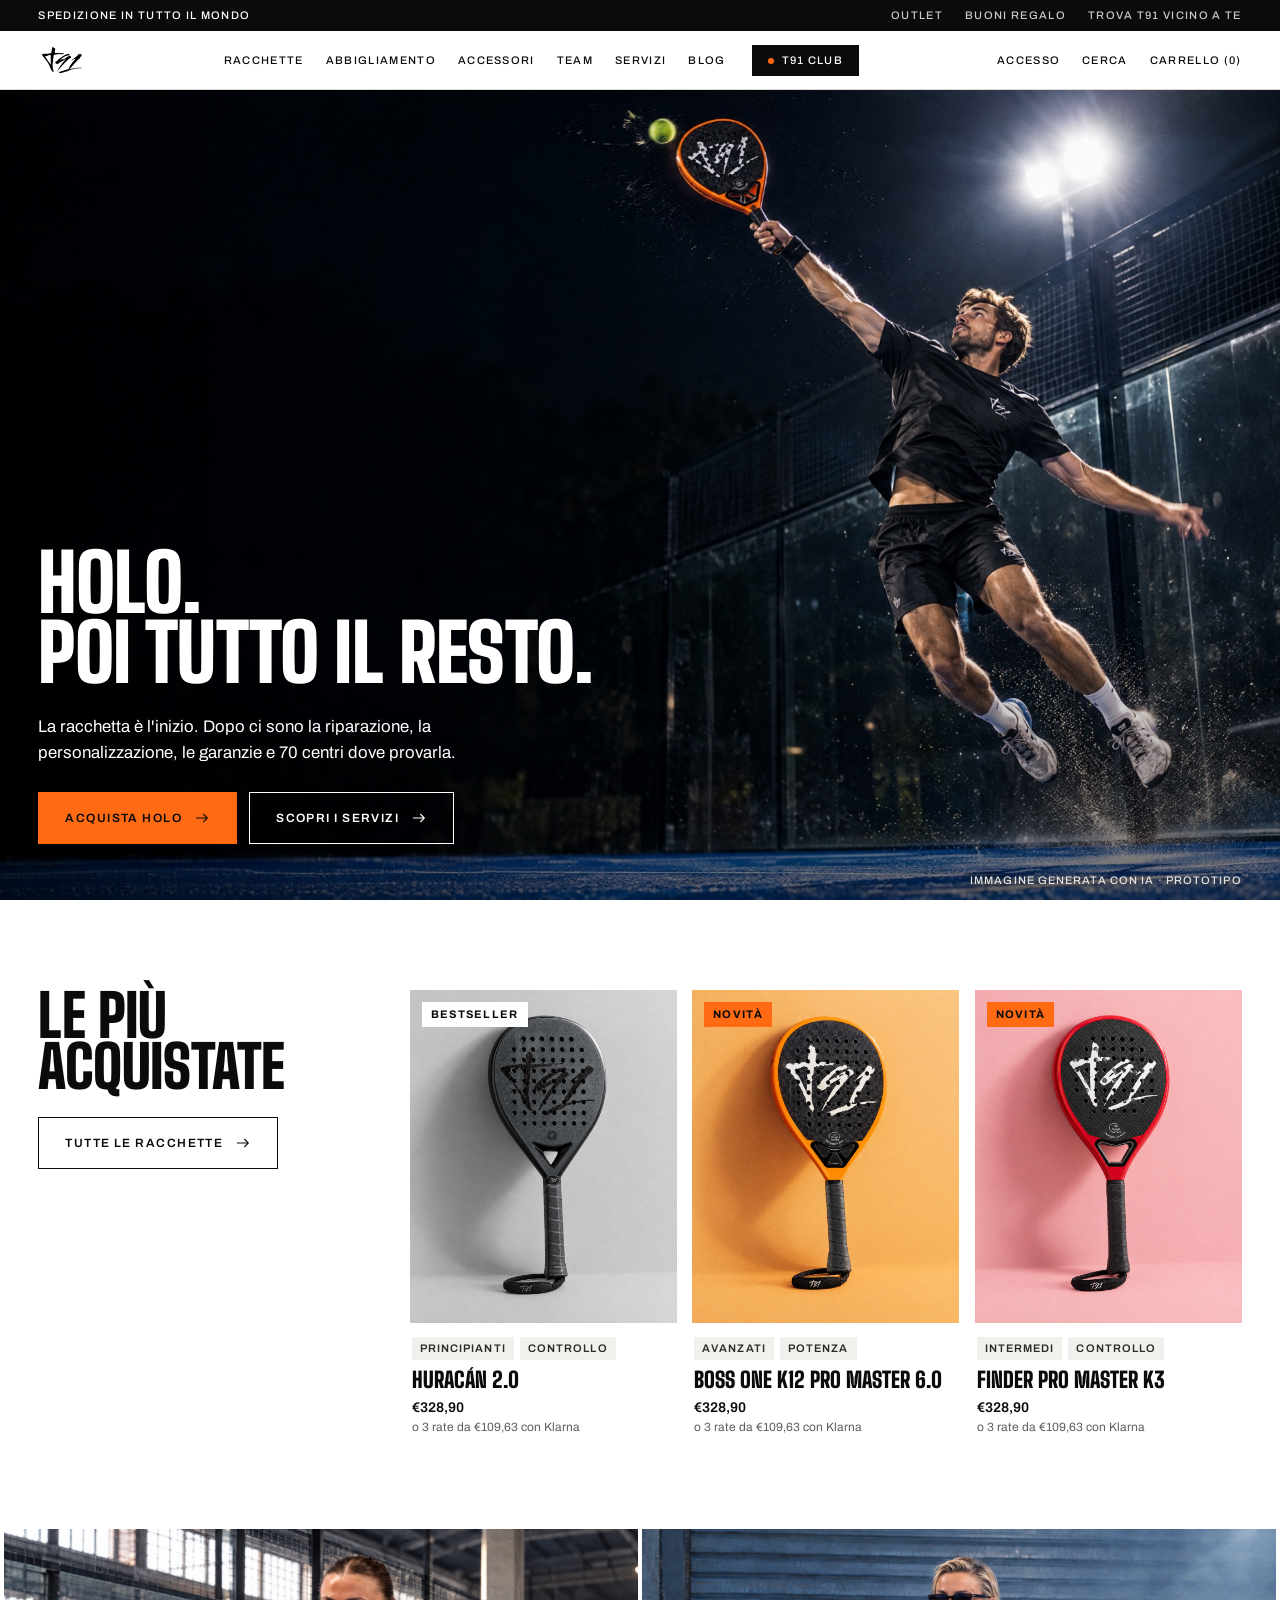
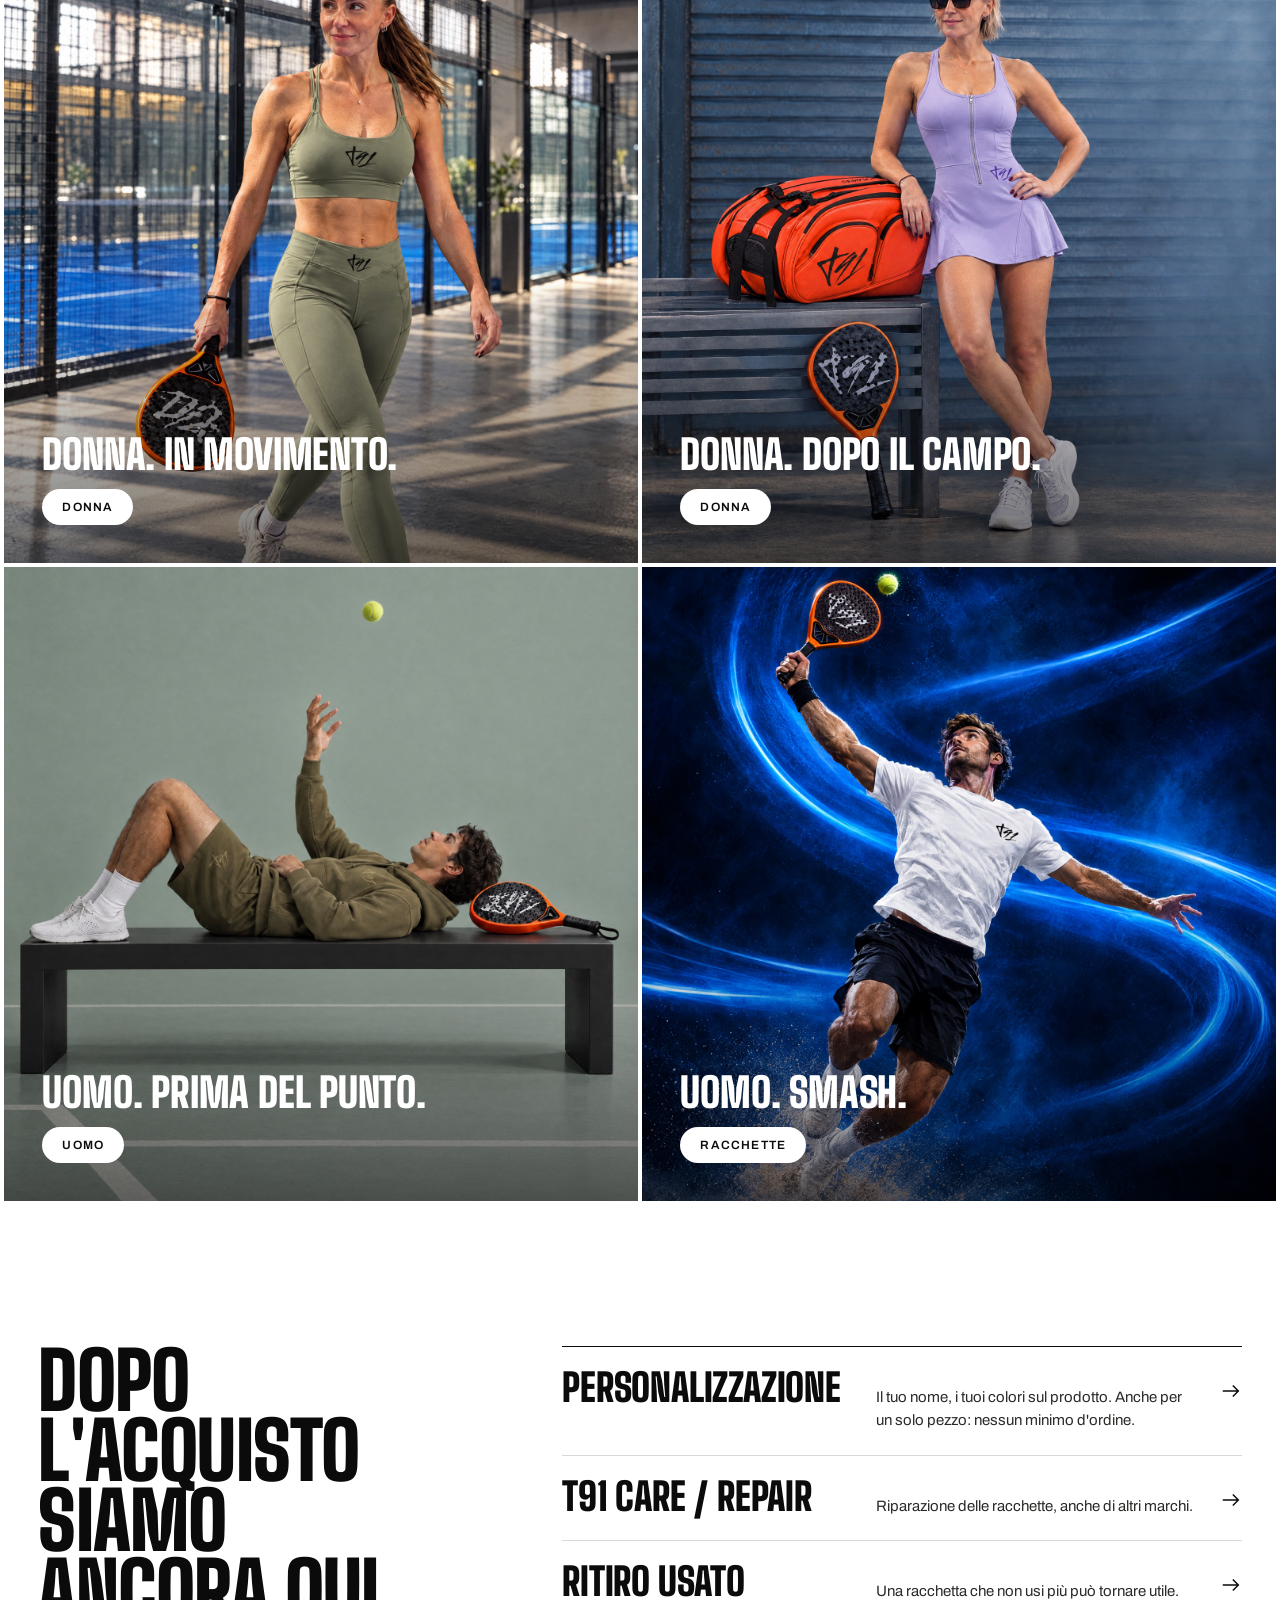
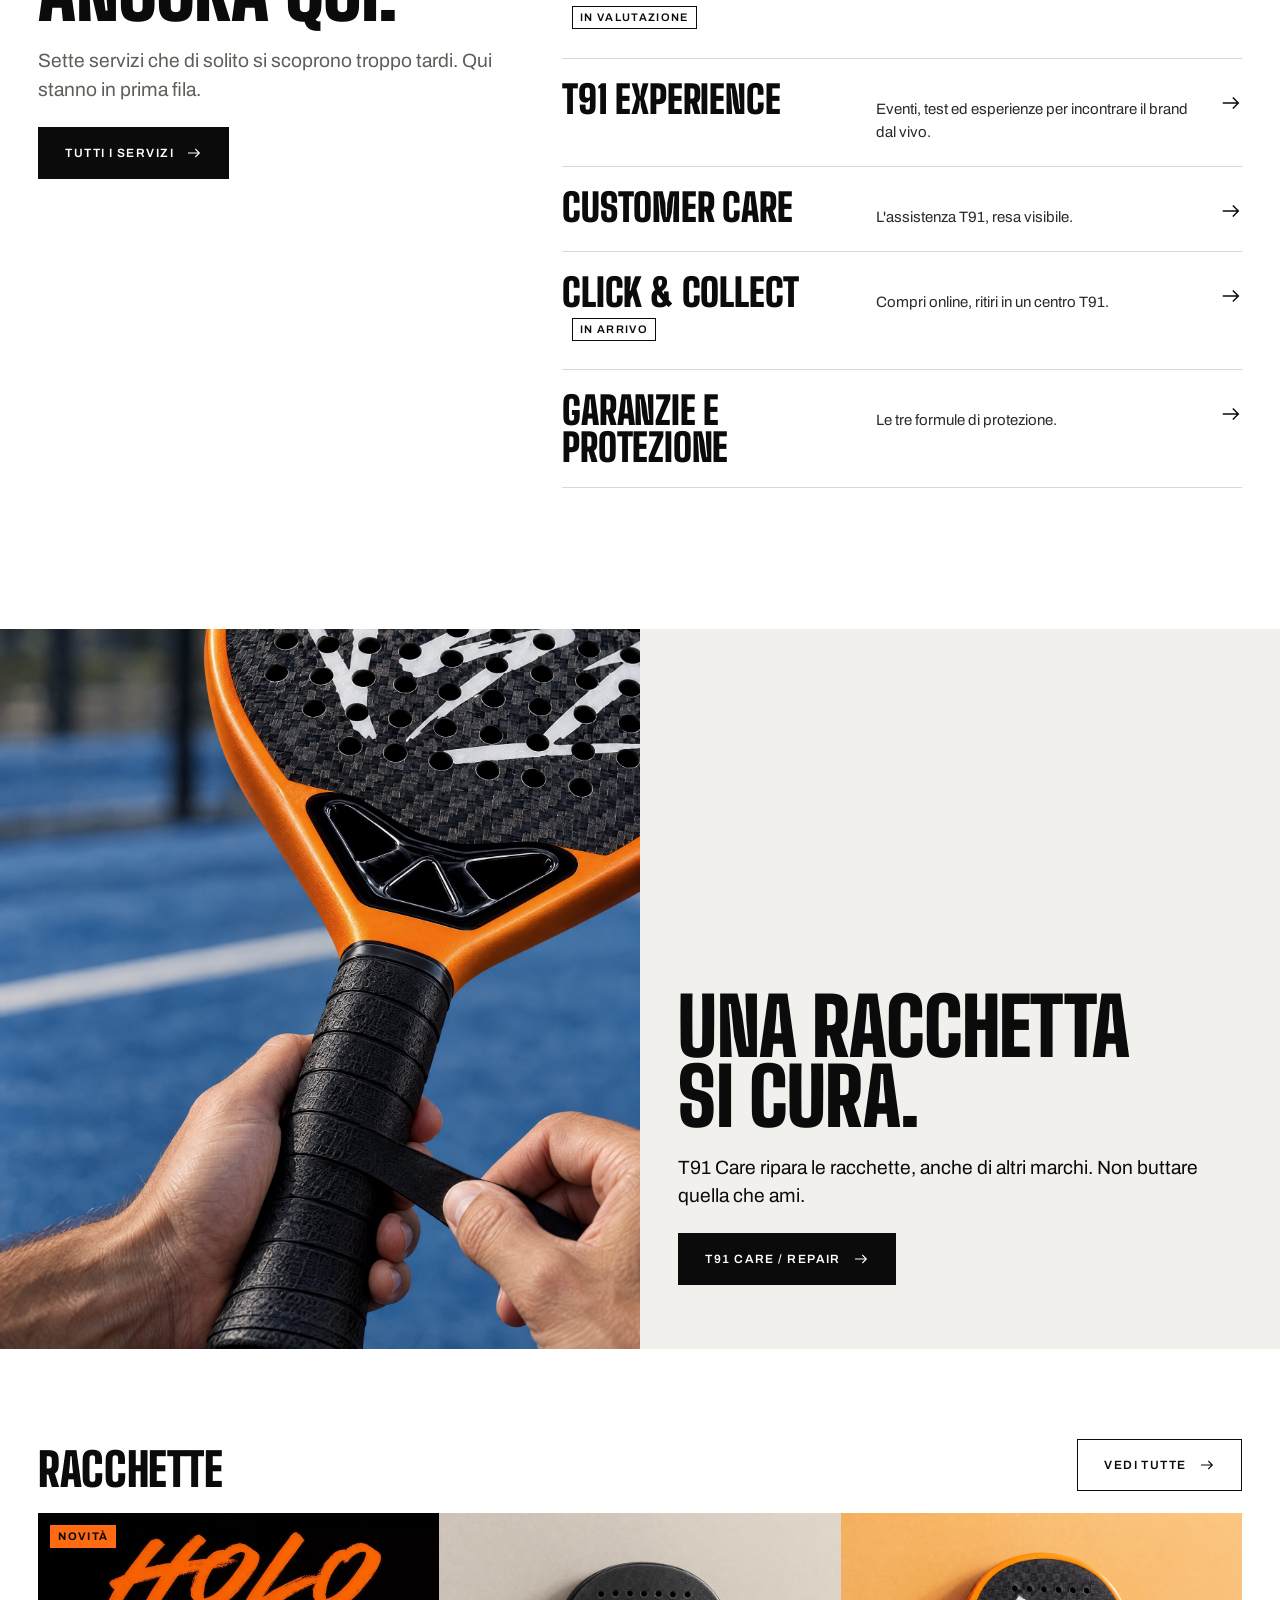
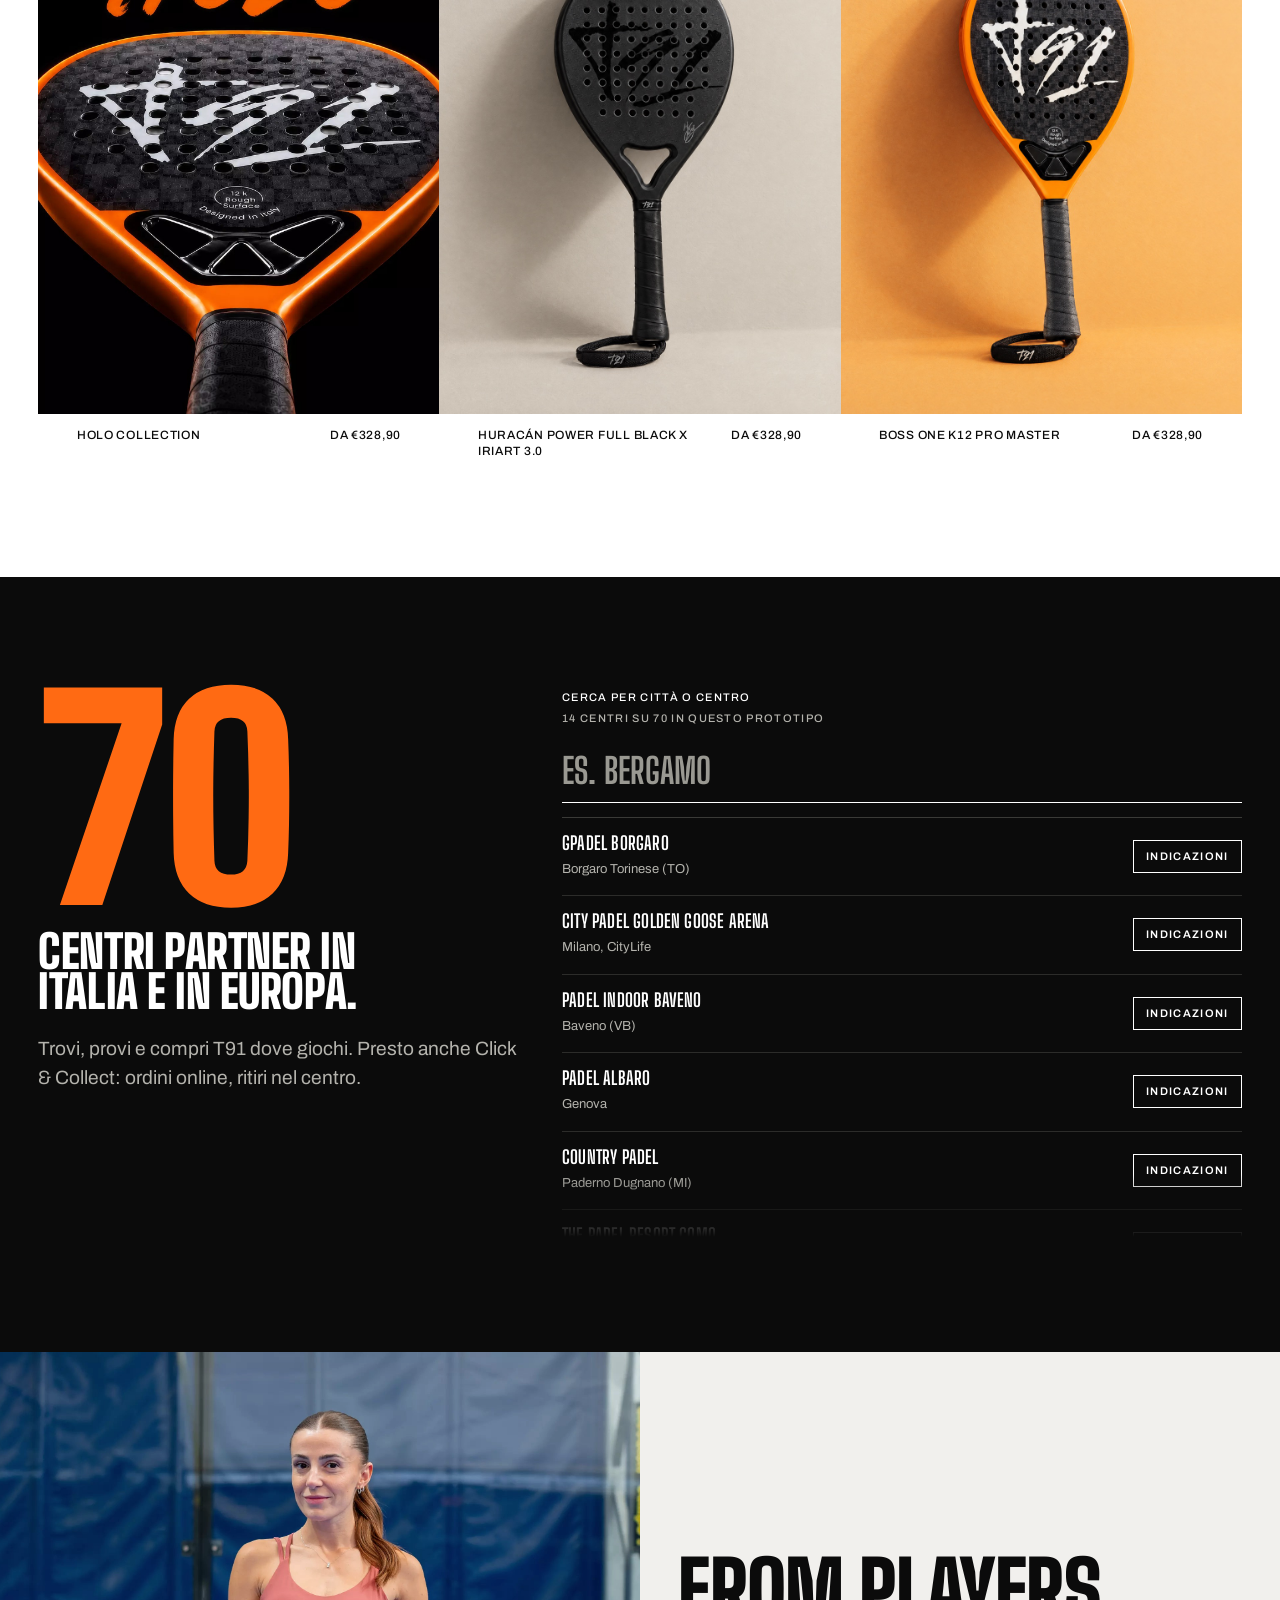
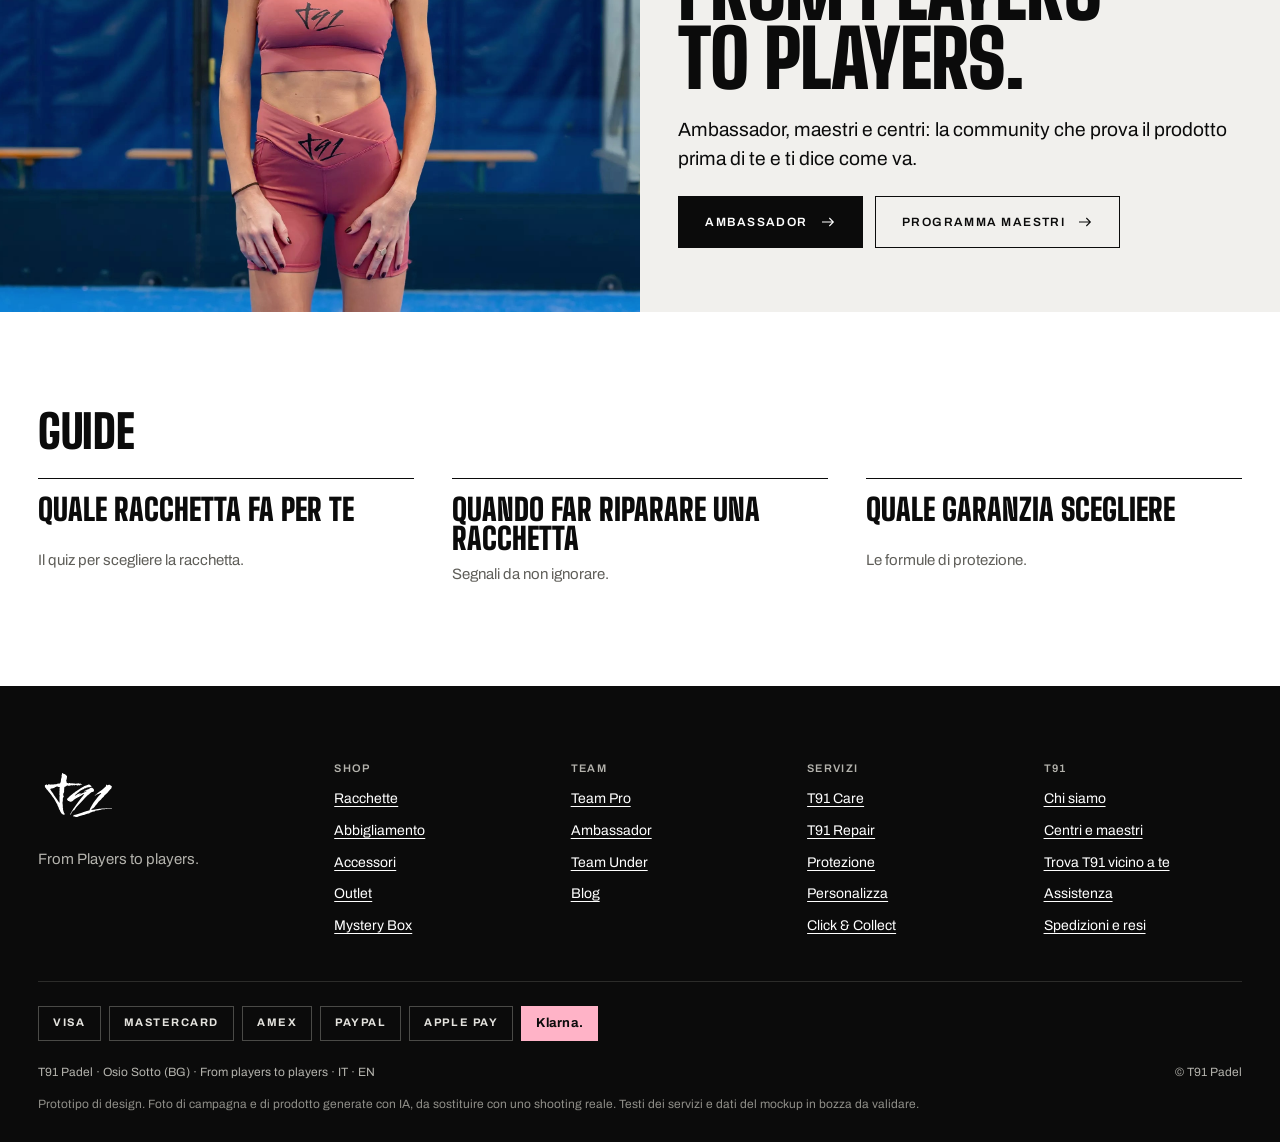
==== index.html @ cbd14bee "Home: blocco Le piu acquistate con tre racchette sotto la testata Co-Authored-By: Claude Sonnet 5.5 " ====
<!doctype html>
<html lang="it">
<head>
<meta charset="utf-8">
<meta name="viewport" content="width=device-width,initial-scale=1">
<title>T91 Padel | Racchette, servizi e centri</title>
<meta name="description" content="Racchette e abbigliamento T91, più riparazione, personalizzazione, garanzie e 70 centri partner in Italia e in Europa.">
<link rel="preconnect" href="https://fonts.googleapis.com">
<link rel="preconnect" href="https://fonts.gstatic.com" crossorigin>
<link href="https://fonts.googleapis.com/css2?family=Archivo:wght@400;500;600;700&family=Big+Shoulders+Display:wght@700;900&display=swap" rel="stylesheet">
<link rel="stylesheet" href="css/t91.css?v=202610210814">
</head>
<body>
<a class="skip" href="#main">Vai ai contenuti</a>
<div class="strip"><span>Spedizione in tutto il mondo</span><span class="su"><a href="#">Outlet</a><a href="#">Buoni regalo</a><a href="index.html#centri">Trova T91 vicino a te</a></span></div>
<header class="top"><div class="wrap">
<a class="logo" href="index.html" aria-label="T91 Padel, home"><img src="assets/ext/Logo_T91_Nero.svg" alt="T91" width="64" height="51"></a>
<nav class="main" aria-label="Principale">
<a href="racchette.html">Racchette</a>
<a href="index.html#shop">Abbigliamento</a>
<a href="#">Accessori</a>
<a href="#">Team</a>
<a href="servizi.html">Servizi</a>
<a href="#">Blog</a>
<a class="club-btn" href="#">T91 Club</a>
</nav>
<details class="mnav"><summary aria-label="Menu"><svg viewBox="0 0 24 24" fill="none" stroke="currentColor" stroke-width="1.8" aria-hidden="true"><path d="M3 7h18M3 12h18M3 17h18"/></svg></summary><div class="mpanel"><a href="racchette.html">Racchette</a><a href="index.html#shop">Abbigliamento</a><a href="#">Accessori</a><a href="#">Team</a><a href="servizi.html">Servizi</a><a href="garanzie.html">Garanzie</a><a href="#">Blog</a><a href="index.html#centri">Trova T91</a><a class="club-btn mclub" href="#">T91 Club</a></div></details>
<div class="hdr-r"><a href="#">Accesso</a><a href="#">Cerca</a><a href="#">Carrello (0)</a></div>
</div></header>
<main id="main">

<section class="hero dark" aria-labelledby="h1">
<img class="bg" src="assets/campaign/hero.jpg" alt="Giocatore in volo in uno smash di padel con la racchetta Holo, di sera sotto i riflettori">
<div class="in">
<h1 id="h1" class="d d-l">Holo.<br>Poi tutto il resto.</h1>
<p class="sub">La racchetta &egrave; l'inizio. Dopo ci sono la riparazione, la personalizzazione, le garanzie e 70 centri dove provarla.</p>
<div class="btns"><a class="btn solid" href="#shop">Acquista Holo <svg viewBox="0 0 24 24" fill="none" stroke="currentColor" stroke-width="1.6" aria-hidden="true"><path d="M3 12h17M14 6l6 6-6 6"/></svg></a><a class="btn line" href="#servizi">Scopri i servizi <svg viewBox="0 0 24 24" fill="none" stroke="currentColor" stroke-width="1.6" aria-hidden="true"><path d="M3 12h17M14 6l6 6-6 6"/></svg></a></div>
</div>
<span class="synth">Immagine generata con IA &middot; prototipo</span>
</section>

<section class="best wrap" aria-labelledby="best-h">
<div class="best-t"><h2 id="best-h" class="d d-l">Le pi&ugrave;<br>acquistate</h2><a class="btn line" href="racchette.html">Tutte le racchette <svg viewBox="0 0 24 24" fill="none" stroke="currentColor" stroke-width="1.6" aria-hidden="true"><path d="M3 12h17M14 6l6 6-6 6"/></svg></a></div>
<ul class="best-l"><li class="pc"><div class="pc-ph"><span class="new w">Bestseller</span><a class="pc-img" href="https://t91padel.com/products/huracan-2-0" target="_blank" rel="noopener" tabindex="-1" aria-hidden="true"><img src="assets/racchette/huracan-2-0.jpg" alt="" loading="lazy"></a></div><div class="pc-top"><p class="pc-tg"><span>Principianti</span><span>Controllo</span></p></div><a class="pc-m" href="https://t91padel.com/products/huracan-2-0" target="_blank" rel="noopener"><h3>Hurac&aacute;n 2.0</h3><p class="pc-p">&euro;328,90<small>o 3 rate da &euro;109,63 con Klarna</small></p></a></li><li class="pc"><div class="pc-ph"><span class="new">Novit&agrave;</span><a class="pc-img" href="prodotto-boss-one-k12.html" tabindex="-1" aria-hidden="true"><img src="assets/racchette/boss-one-k12-pro-master.jpg" alt="" loading="lazy"></a></div><div class="pc-top"><p class="pc-tg"><span>Avanzati</span><span>Potenza</span></p></div><a class="pc-m" href="prodotto-boss-one-k12.html"><h3>Boss One K12 Pro Master 6.0</h3><p class="pc-p">&euro;328,90<small>o 3 rate da &euro;109,63 con Klarna</small></p></a></li><li class="pc"><div class="pc-ph"><span class="new">Novit&agrave;</span><a class="pc-img" href="https://t91padel.com/products/finder-pro-master-k3" target="_blank" rel="noopener" tabindex="-1" aria-hidden="true"><img src="assets/racchette/finder-pro-master-k3.jpg" alt="" loading="lazy"></a></div><div class="pc-top"><p class="pc-tg"><span>Intermedi</span><span>Controllo</span></p></div><a class="pc-m" href="https://t91padel.com/products/finder-pro-master-k3" target="_blank" rel="noopener"><h3>Finder Pro Master K3</h3><p class="pc-p">&euro;328,90<small>o 3 rate da &euro;109,63 con Klarna</small></p></a></li></ul>
</section>

<section class="lb" aria-label="Campagna">
<a href="#shop" class="lb-i"><img src="assets/campaign/v2-g1.jpg" alt="Giocatrice in top e leggings verde salvia T91 cammina tra i campi da padel, racchetta Holo in mano" loading="lazy"><span class="lb-c"><b>Donna. In movimento.</b><i class="pill">Donna</i></span></a>
<a href="#shop" class="lb-i"><img src="assets/campaign/v2-g2.jpg" alt="Giocatrice con abito lilla T91 appoggiata a una panca, borsone arancione T91 e racchetta Holo accanto" loading="lazy"><span class="lb-c"><b>Donna. Dopo il campo.</b><i class="pill">Donna</i></span></a>
<a href="#shop" class="lb-i"><img src="assets/campaign/v2-g3.jpg" alt="Giocatore con felpa e pantaloncini oliva T91 disteso su una panca nera lancia una pallina" loading="lazy"><span class="lb-c"><b>Uomo. Prima del punto.</b><i class="pill">Uomo</i></span></a>
<a href="#shop" class="lb-i"><img src="assets/campaign/lookbook-g4.jpg" alt="Giocatore in t-shirt T91 in uno smash su sfondo di luce blu, racchetta Holo" loading="lazy"><span class="lb-c"><b>Uomo. Smash.</b><i class="pill">Racchette</i></span></a>
</section>

<div class="wrap">
<section class="svc" id="servizi" aria-labelledby="sv-h">
<div class="head">
<h2 id="sv-h" class="d d-l">Dopo l'acquisto siamo ancora qui.</h2>
<p class="lede mut">Sette servizi che di solito si scoprono troppo tardi. Qui stanno in prima fila.</p>
<div><a class="btn ink" href="servizi.html">Tutti i servizi <svg viewBox="0 0 24 24" fill="none" stroke="currentColor" stroke-width="1.6" aria-hidden="true"><path d="M3 12h17M14 6l6 6-6 6"/></svg></a></div>
</div>
<div class="rows">
<a class="row" href="servizi.html#personalizzazione"><h3>Personalizzazione</h3><p>Il tuo nome, i tuoi colori sul prodotto. Anche per un solo pezzo: nessun minimo d'ordine.</p><svg class="go" viewBox="0 0 24 24" fill="none" stroke="currentColor" stroke-width="1.6" aria-hidden="true"><path d="M3 12h17M14 6l6 6-6 6"/></svg></a>
<a class="row" href="servizi.html#care"><h3>T91 Care / Repair</h3><p>Riparazione delle racchette, anche di altri marchi.</p><svg class="go" viewBox="0 0 24 24" fill="none" stroke="currentColor" stroke-width="1.6" aria-hidden="true"><path d="M3 12h17M14 6l6 6-6 6"/></svg></a>
<a class="row" href="servizi.html#usato"><h3>Ritiro usato<span class="tag">In valutazione</span></h3><p>Una racchetta che non usi più può tornare utile.</p><svg class="go" viewBox="0 0 24 24" fill="none" stroke="currentColor" stroke-width="1.6" aria-hidden="true"><path d="M3 12h17M14 6l6 6-6 6"/></svg></a>
<a class="row" href="servizi.html#experience"><h3>T91 Experience</h3><p>Eventi, test ed esperienze per incontrare il brand dal vivo.</p><svg class="go" viewBox="0 0 24 24" fill="none" stroke="currentColor" stroke-width="1.6" aria-hidden="true"><path d="M3 12h17M14 6l6 6-6 6"/></svg></a>
<a class="row" href="servizi.html#customer-care"><h3>Customer care</h3><p>L'assistenza T91, resa visibile.</p><svg class="go" viewBox="0 0 24 24" fill="none" stroke="currentColor" stroke-width="1.6" aria-hidden="true"><path d="M3 12h17M14 6l6 6-6 6"/></svg></a>
<a class="row" href="servizi.html#click-collect"><h3>Click &amp; Collect<span class="tag">In arrivo</span></h3><p>Compri online, ritiri in un centro T91.</p><svg class="go" viewBox="0 0 24 24" fill="none" stroke="currentColor" stroke-width="1.6" aria-hidden="true"><path d="M3 12h17M14 6l6 6-6 6"/></svg></a>
<a class="row" href="garanzie.html"><h3>Garanzie e protezione</h3><p>Le tre formule di protezione.</p><svg class="go" viewBox="0 0 24 24" fill="none" stroke="currentColor" stroke-width="1.6" aria-hidden="true"><path d="M3 12h17M14 6l6 6-6 6"/></svg></a>
</div>
</section>
</div>

<section class="feat" aria-labelledby="ft-h">
<div class="feat-img"><img src="assets/campaign/dettaglio.jpg" alt="Mani che avvolgono l'impugnatura di una racchetta T91" loading="lazy"></div>
<div class="feat-txt"><h2 id="ft-h" class="d d-l">Una racchetta si cura.</h2><p class="lede">T91 Care ripara le racchette, anche di altri marchi. Non buttare quella che ami.</p><div class="btns"><a class="btn ink" href="servizi.html#care">T91 Care / Repair <svg viewBox="0 0 24 24" fill="none" stroke="currentColor" stroke-width="1.6" aria-hidden="true"><path d="M3 12h17M14 6l6 6-6 6"/></svg></a></div></div>
</section>

<section class="shop wrap" id="shop" aria-labelledby="sh-h">
<div class="shop-h"><h2 id="sh-h" class="d d-m">Racchette</h2><a class="btn line" href="racchette.html">Vedi tutte <svg viewBox="0 0 24 24" fill="none" stroke="currentColor" stroke-width="1.6" aria-hidden="true"><path d="M3 12h17M14 6l6 6-6 6"/></svg></a></div>
<div class="prods">
<a class="prod" href="#"><span class="new">Novit&agrave;</span><div class="ph"><img src="assets/ext/Racchetta_HOLO_arancione_in_carbonio_pc.webp" alt="Racchetta HOLO" loading="lazy"></div><div class="meta"><span>Holo Collection</span><span>Da &euro;328,90</span></div></a>
<a class="prod" href="racchette.html"><div class="ph"><img src="assets/racchette/huracan-power-full-black-iriart.jpg" alt="Hurac&aacute;n Power Full Black x Emiliano Iriart 3.0" loading="lazy"></div><div class="meta"><span>Hurac&aacute;n Power Full Black x Iriart 3.0</span><span>Da &euro;328,90</span></div></a>
<a class="prod" href="prodotto-boss-one-k12.html"><div class="ph"><img src="assets/racchette/boss-one-k12-pro-master.jpg" alt="Boss One K12 Pro Master 6.0" loading="lazy"></div><div class="meta"><span>Boss One K12 Pro Master</span><span>Da &euro;328,90</span></div></a>
</div>
</section>

<section class="dark" id="centri" aria-labelledby="c-h">
<div class="wrap"><div class="centres">
<div style="display:grid;gap:22px;align-content:start">
<div class="big" aria-hidden="true">70</div>
<h2 id="c-h" class="d d-m">Centri partner in Italia e in Europa.</h2>
<p class="lede mut">Trovi, provi e compri T91 dove giochi. Presto anche Click &amp; Collect: ordini online, ritiri nel centro.</p>
</div>
<div class="find">
<label for="q">Cerca per citt&agrave; o centro</label>
<p class="cap mut" style="margin:-6px 0 0">14 centri su 70 in questo prototipo</p>
<input id="q" type="search" placeholder="Es. Bergamo" autocomplete="off">
<ul class="clist" id="clist" tabindex="0" aria-label="Elenco dei centri partner (14 di 70)">
<li data-s="gpadel borgaro borgaro torinese (to)"><div><b>Gpadel Borgaro</b><br><span>Borgaro Torinese (TO)</span></div><a href="#" aria-label="Indicazioni per Gpadel Borgaro">Indicazioni</a></li>
<li data-s="city padel golden goose arena milano, citylife"><div><b>City Padel Golden Goose Arena</b><br><span>Milano, CityLife</span></div><a href="#" aria-label="Indicazioni per City Padel Golden Goose Arena">Indicazioni</a></li>
<li data-s="padel indoor baveno baveno (vb)"><div><b>Padel Indoor Baveno</b><br><span>Baveno (VB)</span></div><a href="#" aria-label="Indicazioni per Padel Indoor Baveno">Indicazioni</a></li>
<li data-s="padel albaro genova"><div><b>Padel Albaro</b><br><span>Genova</span></div><a href="#" aria-label="Indicazioni per Padel Albaro">Indicazioni</a></li>
<li data-s="country padel paderno dugnano (mi)"><div><b>Country Padel</b><br><span>Paderno Dugnano (MI)</span></div><a href="#" aria-label="Indicazioni per Country Padel">Indicazioni</a></li>
<li data-s="the padel resort como como"><div><b>The Padel Resort Como</b><br><span>Como</span></div><a href="#" aria-label="Indicazioni per The Padel Resort Como">Indicazioni</a></li>
<li data-s="yep padel albano sant'alessandro (bg)"><div><b>Yep Padel</b><br><span>Albano Sant'Alessandro (BG)</span></div><a href="#" aria-label="Indicazioni per Yep Padel">Indicazioni</a></li>
<li data-s="contra padel roma"><div><b>Contra Padel</b><br><span>Roma</span></div><a href="#" aria-label="Indicazioni per Contra Padel">Indicazioni</a></li>
<li data-s="colognola racquet club bergamo"><div><b>Colognola Racquet Club</b><br><span>Bergamo</span></div><a href="#" aria-label="Indicazioni per Colognola Racquet Club">Indicazioni</a></li>
<li data-s="padel prime osio sotto (bg)"><div><b>Padel Prime</b><br><span>Osio Sotto (BG)</span></div><a href="#" aria-label="Indicazioni per Padel Prime">Indicazioni</a></li>
<li data-s="tarta padel noto (sr), sicilia"><div><b>Tarta Padel</b><br><span>Noto (SR), Sicilia</span></div><a href="#" aria-label="Indicazioni per Tarta Padel">Indicazioni</a></li>
<li data-s="padel poreč poreč, croazia"><div><b>Padel Poreč</b><br><span>Poreč, Croazia</span></div><a href="#" aria-label="Indicazioni per Padel Poreč">Indicazioni</a></li>
<li data-s="the padel lab biasca, svizzera"><div><b>The Padel Lab</b><br><span>Biasca, Svizzera</span></div><a href="#" aria-label="Indicazioni per The Padel Lab">Indicazioni</a></li>
<li data-s="padel seasons monaco di baviera, germania"><div><b>Padel Seasons</b><br><span>Monaco di Baviera, Germania</span></div><a href="#" aria-label="Indicazioni per Padel Seasons">Indicazioni</a></li>
</ul>
<p class="empty" id="none" hidden>Nessun centro trovato. Scrivici: ne stiamo aggiungendo.</p>
</div>
</div></div>
</section>

<section class="split">
<div class="img"><img src="assets/ext/Abbigliamento_Donna_Computer.webp" alt="Abbigliamento donna T91 SS26" loading="lazy"></div>
<div class="txt">
<h2 class="d d-l">From Players to players.</h2>
<p class="lede">Ambassador, maestri e centri: la community che prova il prodotto prima di te e ti dice come va.</p>
<div class="btns"><a class="btn ink" href="#">Ambassador <svg viewBox="0 0 24 24" fill="none" stroke="currentColor" stroke-width="1.6" aria-hidden="true"><path d="M3 12h17M14 6l6 6-6 6"/></svg></a><a class="btn line" href="#">Programma maestri <svg viewBox="0 0 24 24" fill="none" stroke="currentColor" stroke-width="1.6" aria-hidden="true"><path d="M3 12h17M14 6l6 6-6 6"/></svg></a></div>
</div>
</section>

<section class="guides wrap" aria-labelledby="g-h">
<h2 id="g-h" class="d d-m">Guide</h2>
<div class="glist">
<a href="#"><h3>Quale racchetta fa per te</h3><span class="mut">Il quiz per scegliere la racchetta.</span></a>
<a href="#"><h3>Quando far riparare una racchetta</h3><span class="mut">Segnali da non ignorare.</span></a>
<a href="#"><h3>Quale garanzia scegliere</h3><span class="mut">Le formule di protezione.</span></a>
</div>
</section>
</main>
<footer>
<div class="cols">
<div class="fb"><a class="logo" href="index.html" aria-label="T91 Padel, home"><img class="inv" src="assets/ext/Logo_T91_Nero.svg" alt="T91" width="96" height="76"></a><p>From Players to players.</p></div>
<div><h3>Shop</h3><ul><li><a href="racchette.html">Racchette</a></li><li><a href="index.html#shop">Abbigliamento</a></li><li><a href="#">Accessori</a></li><li><a href="#">Outlet</a></li><li><a href="#">Mystery Box</a></li></ul></div>
<div><h3>Team</h3><ul><li><a href="#">Team Pro</a></li><li><a href="#">Ambassador</a></li><li><a href="#">Team Under</a></li><li><a href="#">Blog</a></li></ul></div>
<div><h3>Servizi</h3><ul><li><a href="servizi.html#care">T91 Care</a></li><li><a href="servizi.html#care">T91 Repair</a></li><li><a href="garanzie.html">Protezione</a></li><li><a href="servizi.html#personalizzazione">Personalizza</a></li><li><a href="servizi.html#click-collect">Click &amp; Collect</a></li></ul></div>
<div><h3>T91</h3><ul><li><a href="#">Chi siamo</a></li><li><a href="index.html#centri">Centri e maestri</a></li><li><a href="index.html#centri">Trova T91 vicino a te</a></li><li><a href="#">Assistenza</a></li><li><a href="#">Spedizioni e resi</a></li></ul></div>
</div>
<ul class="pay" aria-label="Metodi di pagamento"><li>VISA</li><li>MASTERCARD</li><li>AMEX</li><li>PAYPAL</li><li>APPLE PAY</li><li>Klarna.</li></ul>
<div class="base"><span>T91 Padel &middot; Osio Sotto (BG) &middot; From players to players &middot; IT &middot; EN</span><span>&copy; T91 Padel</span></div>
<p class="proto">Prototipo di design. Foto di campagna e di prodotto generate con IA, da sostituire con uno shooting reale. Testi dei servizi e dati del mockup in bozza da validare.</p>
</footer>
<script src="js/t91.js?v=202610210814"></script>
</body>
</html>
---- css/t91.css ----
:root{
  --ink:#0b0b0b;
  --ink-2:#2a2a28;
  --paper:#ffffff;
  --stone:#f1f0ed;
  --line:#d9d8d3;
  --muted:#5f5e59;
  --orange:#ff6a13;
  --orange-ink:#b83e00;
  --display:"Big Shoulders Display","Arial Narrow",sans-serif;
  --body:"Archivo",system-ui,sans-serif;
  --gutter:clamp(16px,3vw,40px);
  --ease:cubic-bezier(.16,1,.3,1);
}
*{box-sizing:border-box;margin:0;padding:0}
html{scroll-behavior:smooth;scrollbar-color:var(--ink) var(--stone)}
body{font:400 15px/1.55 var(--body);color:var(--ink);background:var(--paper);-webkit-font-smoothing:antialiased}
::selection{background:var(--orange);color:var(--ink)}
::-webkit-scrollbar{width:10px}::-webkit-scrollbar-track{background:var(--stone)}::-webkit-scrollbar-thumb{background:var(--ink)}
img{display:block;max-width:100%}
a{color:inherit;text-underline-offset:.22em;text-decoration-thickness:1px}
:focus-visible{outline:2px solid var(--orange);outline-offset:3px}
.dark :focus-visible{outline-color:var(--orange)}
.skip{position:absolute;left:-999px;top:0;background:var(--ink);color:#fff;padding:10px 14px;z-index:99}
.skip:focus{left:0}
.wrap{padding-inline:var(--gutter);max-width:1680px;margin-inline:auto}

/* header */
.strip{background:var(--ink);color:#fff;font:500 11px/1 var(--body);letter-spacing:.12em;text-transform:uppercase;display:flex;justify-content:space-between;gap:16px;padding:10px var(--gutter)}
.strip span:last-child{color:#c9c8c2}
header.top{position:sticky;top:0;z-index:20;background:var(--paper);border-bottom:1px solid var(--line)}
header.top .wrap{display:flex;align-items:center;justify-content:space-between;height:58px;gap:24px}
.logo{font:italic 900 34px/1 var(--display);letter-spacing:-.01em;text-decoration:none}
.logo b{color:var(--orange);font-weight:900}
nav.main{display:flex;gap:26px;font:500 11px/1 var(--body);letter-spacing:.12em;text-transform:uppercase}
nav.main a{text-decoration:none;padding:8px 0;position:relative}
nav.main a::after{content:"";position:absolute;left:0;right:0;bottom:2px;height:1px;background:var(--ink);transform:scaleX(0);transform-origin:left;transition:transform .5s var(--ease)}
nav.main a:hover::after,nav.main a[aria-current="page"]::after{transform:scaleX(1)}
.hdr-r{display:flex;gap:22px;font:500 11px/1 var(--body);letter-spacing:.12em;text-transform:uppercase}
.hdr-r a{text-decoration:none}
@media(max-width:900px){nav.main{display:none}.hdr-r a:not(:last-child){display:none}}

/* type */
.d{font-family:var(--display);font-weight:900;text-transform:uppercase;letter-spacing:-.01em;line-height:.88;text-wrap:balance}
.d-xl{font-size:clamp(3.4rem,10.5vw,6rem)}
.d-l{font-size:clamp(2.6rem,6.2vw,5rem)}
.d-m{font-size:clamp(1.8rem,3.6vw,3rem)}
.cap{font:500 11px/1.3 var(--body);letter-spacing:.12em;text-transform:uppercase}
.lede{font-size:clamp(1rem,1.5vw,1.2rem);line-height:1.5;max-width:52ch}
.mut{color:var(--muted)}

/* buttons */
.btn{display:inline-flex;align-items:center;gap:12px;font:600 12px/1 var(--body);letter-spacing:.12em;text-transform:uppercase;text-decoration:none;padding:17px 26px;border:1px solid currentColor;background:transparent;color:inherit;cursor:pointer;transition:background .3s,color .3s,border-color .3s}
.btn svg{width:16px;height:16px;transition:transform .5s var(--ease)}
.btn:hover svg{transform:translateX(5px)}
.btn.solid{background:var(--orange);border-color:var(--orange);color:var(--ink)}
.btn.solid:hover{background:#fff;border-color:#fff}
.btn.ink{background:var(--ink);border-color:var(--ink);color:#fff}
.btn.ink:hover{background:var(--orange);border-color:var(--orange);color:var(--ink)}
.btn.line:hover{background:var(--ink);color:#fff}
.dark .btn.line:hover{background:#fff;color:var(--ink)}
.btns{display:flex;flex-wrap:wrap;gap:12px}

/* dark field */
.dark{background:var(--ink);color:#fff}
.dark .mut{color:#b4b3ad}

/* hero */
.hero{position:relative;min-height:min(86vh,820px);overflow:hidden;display:grid;align-items:end}
.hero picture,.hero img.bg{position:absolute;inset:0;width:100%;height:100%;object-fit:cover;object-position:60% 40%}
.hero::after{content:"";position:absolute;inset:0;background:linear-gradient(180deg,rgba(0,0,0,0) 35%,rgba(0,0,0,.78) 100%);pointer-events:none}
.hero .in{position:relative;z-index:2;padding:0 var(--gutter) clamp(28px,5vw,56px);max-width:1680px;margin-inline:auto;width:100%;display:grid;gap:26px}
.hero h1{max-width:12ch}
.hero .sub{max-width:44ch;font-size:1.05rem}
.hero img.bg{animation:rev 1.6s var(--ease) both}
@keyframes rev{from{clip-path:inset(0 0 0 100%);transform:scale(1.06)}to{clip-path:inset(0);transform:scale(1)}}
@media(prefers-reduced-motion:reduce){.hero img.bg{animation:none}html{scroll-behavior:auto}}

/* services rows */
.svc{display:grid;grid-template-columns:minmax(0,5fr) minmax(0,7fr);gap:var(--gutter);padding-block:clamp(56px,9vw,120px)}
.svc .head{position:sticky;top:90px;align-self:start;display:grid;gap:22px}
.rows{border-top:1px solid var(--ink)}
.row{display:grid;grid-template-columns:minmax(0,1fr) minmax(0,1.1fr) auto;gap:20px;align-items:baseline;padding:22px 0;border-bottom:1px solid var(--line);text-decoration:none;position:relative}
.row::before{content:"";position:absolute;left:0;bottom:-1px;height:2px;width:100%;background:var(--orange);transform:scaleX(0);transform-origin:left;transition:transform .6s var(--ease)}
.row:hover::before,.row:focus-visible::before{transform:scaleX(1)}
.row h3{font:900 clamp(1.7rem,3vw,2.6rem)/.95 var(--display);text-transform:uppercase;letter-spacing:-.005em}
.row p{font-size:14px;color:var(--muted);max-width:40ch}
.row .go{width:22px;height:22px;transition:transform .5s var(--ease)}
.row:hover .go{transform:translateX(6px)}
.tag{display:inline-block;font:600 11px/1 var(--body);letter-spacing:.12em;text-transform:uppercase;padding:5px 7px;border:1px solid currentColor;vertical-align:middle;margin-left:10px;position:relative;top:-3px}
@media(max-width:900px){.svc{grid-template-columns:minmax(0,1fr)}.svc .head{position:static}.row{grid-template-columns:1fr auto}.row p{grid-column:1/2;grid-row:2}}

/* product strip */
.shop{padding-block:clamp(40px,7vw,96px)}
.shop-h{display:flex;justify-content:space-between;align-items:end;gap:20px;margin-bottom:22px}
.prods{display:grid;grid-template-columns:repeat(3,1fr);gap:4px}
.prod{display:block;text-decoration:none;position:relative;background:var(--paper)}
.prod .ph{aspect-ratio:4/5;overflow:hidden;background:#111}
.prod img{width:100%;height:100%;object-fit:cover;transition:transform 1.2s var(--ease)}
.prod:hover img{transform:scale(1.035)}
.prod .meta{display:flex;justify-content:space-between;align-items:baseline;gap:16px;padding:14px 2px 22px;font:500 12px/1.3 var(--body);letter-spacing:.06em;text-transform:uppercase;background:var(--paper)}
.prod .new{position:absolute;top:12px;left:12px;background:var(--orange);color:var(--ink);font:700 11px/1 var(--body);letter-spacing:.12em;padding:6px 8px;text-transform:uppercase}
@media(max-width:700px){.prods{grid-template-columns:1fr}}

/* centres */
.centres{padding-block:clamp(56px,9vw,120px);display:grid;grid-template-columns:minmax(0,5fr) minmax(0,7fr);gap:var(--gutter)}
.centres .big{font:900 clamp(7rem,22vw,17rem)/.8 var(--display);color:var(--orange);letter-spacing:-.03em}
.find{display:grid;gap:14px}
.find label{font:500 11px/1 var(--body);letter-spacing:.12em;text-transform:uppercase}
.find input{width:100%;background:transparent;border:0;border-bottom:1px solid #fff;color:#fff;font:700 clamp(1.4rem,3vw,2.2rem)/1.2 var(--display);text-transform:uppercase;padding:10px 0;border-radius:0}
.find input::placeholder{color:#9a9992}
.find input:focus{outline:0;border-bottom-color:var(--orange)}
.clist{list-style:none;border-top:1px solid #3a3a37;max-height:420px;overflow:auto}
.clist li{display:grid;grid-template-columns:1fr auto;gap:12px;padding:15px 0;border-bottom:1px solid #2c2c2a}
.clist b{font:700 1.15rem/1.1 var(--display);text-transform:uppercase;letter-spacing:.01em}
.clist span{font-size:13px;color:#b4b3ad}
.clist a{font:600 11px/1 var(--body);letter-spacing:.12em;text-transform:uppercase;align-self:center;padding:10px 12px;border:1px solid #fff;text-decoration:none}
.clist a:hover{background:var(--orange);border-color:var(--orange);color:var(--ink)}
.empty{padding:20px 0;color:#b4b3ad}
@media(max-width:900px){.centres{grid-template-columns:minmax(0,1fr)}}

/* community split */
.split{display:grid;grid-template-columns:1fr 1fr;min-height:560px}
.split .img{position:relative;overflow:hidden;background:#111}
.split .img img{position:absolute;inset:0;width:100%;height:100%;object-fit:cover}
.split .txt{display:grid;align-content:end;gap:22px;padding:var(--gutter);padding-block:clamp(32px,5vw,64px);background:var(--stone)}
@media(max-width:800px){.split{grid-template-columns:minmax(0,1fr)}.split .img{min-height:380px}}

/* guides */
.guides{padding-block:clamp(56px,8vw,100px)}
.glist{display:grid;grid-template-columns:repeat(3,1fr);gap:var(--gutter);margin-top:26px}
.glist a{text-decoration:none;border-top:1px solid var(--ink);padding-top:16px;display:grid;gap:10px}
.glist h3{font:900 1.9rem/.95 var(--display);text-transform:uppercase}
.glist a:hover h3{color:var(--orange-ink)}
@media(max-width:800px){.glist{grid-template-columns:minmax(0,1fr)}}

/* footer */
footer{background:var(--ink);color:#fff;padding:clamp(40px,6vw,80px) var(--gutter) 28px}
footer .cols{display:grid;grid-template-columns:2fr 1fr 1fr 1fr;gap:var(--gutter);max-width:1680px;margin:0 auto}
footer .logo{font-size:64px}
footer ul{list-style:none;display:grid;gap:10px;font-size:14px}
footer h4{font:600 11px/1 var(--body);letter-spacing:.12em;text-transform:uppercase;color:#b4b3ad;margin-bottom:14px}
footer .base{max-width:1680px;margin:48px auto 0;padding-top:18px;border-top:1px solid #2c2c2a;font-size:12px;color:#b4b3ad;display:flex;justify-content:space-between;gap:16px;flex-wrap:wrap}
@media(max-width:800px){footer .cols{grid-template-columns:1fr 1fr}}

/* services page */
.page-h{padding-block:clamp(48px,8vw,110px) clamp(32px,5vw,64px);display:grid;gap:24px}
.sv{display:grid;grid-template-columns:minmax(0,6fr) minmax(0,6fr);min-height:min(60vh,520px)}
.sv .a{padding:var(--gutter);padding-block:clamp(36px,6vw,80px);display:grid;align-content:space-between;gap:36px}
.sv .b{padding:var(--gutter);padding-block:clamp(36px,6vw,80px);display:grid;align-content:start;gap:0;border-left:1px solid var(--line)}
.sv.dark .b{border-left-color:#2c2c2a}
.sv .n{font:900 clamp(5rem,14vw,11rem)/.8 var(--display);color:var(--orange);letter-spacing:-.03em}
.steps{list-style:none;counter-reset:s}
.steps li{counter-increment:s;display:grid;grid-template-columns:44px 1fr;gap:12px;padding:18px 0;border-bottom:1px solid var(--line)}
.sv.dark .steps li{border-bottom-color:#2c2c2a}
.steps li::before{content:counter(s);font:900 1.6rem/1 var(--display);color:var(--orange)}
.steps strong{display:block;font:700 1.2rem/1.1 var(--display);text-transform:uppercase;letter-spacing:.01em;margin-bottom:4px}
.note{font-size:12px;padding:12px 14px;border:1px dashed currentColor;margin-top:24px;max-width:60ch}
@media(max-width:900px){.sv{grid-template-columns:minmax(0,1fr)}.sv .b{border-left:0;border-top:1px solid var(--line)}}

/* warranty */
.plans{width:100%;border-collapse:collapse;margin-top:16px}
.plans th,.plans td{text-align:left;vertical-align:top;padding:24px 20px 24px 0;border-bottom:1px solid var(--line)}
.plans thead th{font:600 11px/1 var(--body);letter-spacing:.12em;text-transform:uppercase;color:var(--muted);padding-bottom:12px;border-bottom:1px solid var(--ink)}
.plans .pn{font:900 clamp(1.6rem,2.6vw,2.4rem)/.95 var(--display);text-transform:uppercase}
.plans .pr{font:900 clamp(2.4rem,4.5vw,4rem)/.85 var(--display);font-variant-numeric:tabular-nums;white-space:nowrap}
.plans .pr small{font-size:.45em;margin-left:2px}
.todo{display:inline-block;font:600 11px/1 var(--body);letter-spacing:.12em;text-transform:uppercase;background:var(--ink);color:#fff;padding:6px 8px}
@media(max-width:800px){
  .plans thead{display:none}
  .plans tr{display:grid;gap:10px;padding:22px 0;border-bottom:1px solid var(--line)}
  .plans th,.plans td{border:0;padding:0}
}
.faq{border-top:1px solid var(--ink);margin-top:20px}
.faq details{border-bottom:1px solid var(--line)}
.faq summary{list-style:none;cursor:pointer;display:flex;justify-content:space-between;gap:16px;padding:20px 0;font:900 1.5rem/1 var(--display);text-transform:uppercase}
.faq summary::-webkit-details-marker{display:none}
.faq summary::after{content:"+";font-size:1.6rem;line-height:.8;transition:transform .4s var(--ease)}
.faq details[open] summary::after{transform:rotate(45deg)}
.faq p{padding:0 0 22px;max-width:62ch;color:var(--muted)}
.scn{display:grid;grid-template-columns:repeat(3,1fr);gap:var(--gutter);margin-top:20px}
.scn div{border-top:1px solid #fff;padding-top:16px;display:grid;gap:8px}
.scn b{font:900 1.7rem/.95 var(--display);text-transform:uppercase}
@media(max-width:800px){.scn{grid-template-columns:minmax(0,1fr)}}
.prod .meta span:last-child{white-space:nowrap}
.sv:not(.dark) .n,.sv:not(.dark) .steps li::before{color:var(--orange-ink)}
.tag,.todo{font-size:11px}
header.top .logo b{color:#e05600}
.prod .new{font-size:11px}
footer h3{font:600 11px/1 var(--body);letter-spacing:.12em;text-transform:uppercase;color:#b4b3ad;margin-bottom:14px}

.sv .n{display:none}
.sv{min-height:0}
.mnav{display:none}
@media(max-width:900px){
  .mnav{display:block;margin-left:auto}
  .mnav summary{list-style:none;cursor:pointer;width:44px;height:44px;display:grid;place-items:center}
  .mnav summary::-webkit-details-marker{display:none}
  .mnav svg{width:24px;height:24px}
  .mpanel{position:absolute;left:0;right:0;top:100%;background:var(--paper);border-bottom:1px solid var(--ink);display:grid;padding:8px var(--gutter) 20px}
  .mpanel a{font:900 2rem/1 var(--display);text-transform:uppercase;text-decoration:none;padding:14px 0;border-bottom:1px solid var(--line)}
  header.top .wrap{position:relative}
  footer .base{display:grid}
  .plans,.plans tbody{display:block}
  .plans td,.plans th{display:block;min-width:0}
}
.sv .a{align-content:center}

.logo{display:inline-flex;align-items:center;line-height:0}
.logo img{height:38px;width:auto}
.logo img.inv{filter:invert(1);height:64px}

a.todo-link{cursor:not-allowed}
a.todo-link:hover,a.todo-link:focus-visible{outline:1px dashed var(--orange);outline-offset:4px}

/* Zara-like editorial pass */
.hero{min-height:min(92vh,900px)}
.hero img.bg{object-position:70% 30%}
.hero::after{background:linear-gradient(90deg,rgba(0,0,0,.55) 0%,rgba(0,0,0,0) 55%),linear-gradient(180deg,rgba(0,0,0,0) 60%,rgba(0,0,0,.6) 100%)}
.hero h1{max-width:14ch}
.duo{display:grid;grid-template-columns:1fr 1fr;gap:0}
.duo-i{position:relative;display:block;aspect-ratio:4/5;overflow:hidden;background:#111;max-height:92vh;width:100%}
.duo-i img{width:100%;height:100%;object-fit:cover;transition:transform 1.4s var(--ease)}
.duo-i:hover img{transform:scale(1.03)}
.duo-t{position:absolute;left:var(--gutter);bottom:var(--gutter);color:#fff;font:600 12px/1 var(--body);letter-spacing:.14em;text-transform:uppercase;display:inline-flex;align-items:center;gap:12px;text-shadow:0 1px 14px rgba(0,0,0,.45)}
.duo-t svg{width:16px;height:16px}
@media(max-width:700px){.duo{grid-template-columns:1fr}.duo-i{max-height:none}}
.feat{display:grid;grid-template-columns:1fr 1fr;min-height:min(80vh,760px);background:var(--stone)}
.feat-img{position:relative;overflow:hidden;background:#111}
.feat-img img{position:absolute;inset:0;width:100%;height:100%;object-fit:cover}
.feat-txt{display:grid;align-content:end;gap:22px;padding:var(--gutter);padding-block:clamp(32px,5vw,72px)}
@media(max-width:800px){.feat{grid-template-columns:1fr}.feat-img{min-height:420px}}
.svimg{width:100%;aspect-ratio:4/3;object-fit:cover;margin-bottom:28px}
.prods{gap:0}
.prod .meta{padding:14px var(--gutter) 28px}
.svc{padding-block:clamp(72px,11vw,150px)}
.svimg{object-position:50% 12%}

/* review fixes */
.steps li{grid-template-columns:14px 1fr;gap:14px;align-items:start}
.steps li::before{content:"";counter-increment:none;width:8px;height:8px;background:var(--orange);margin-top:.45em}
.sv:not(.dark) .steps li::before{background:var(--orange-ink)}
.row p{font-size:15px;color:var(--ink-2)}
.dark .row p{color:#c9c8c2}
.prod .meta{display:grid;grid-template-columns:1fr auto;gap:4px 16px;align-items:start}
.duo-i img,.split .img img,.feat-img img{filter:saturate(.88) contrast(1.02)}

.hero img.bg{object-position:78% 40%}
.hero::after{background:linear-gradient(90deg,rgba(0,0,0,.5) 0%,rgba(0,0,0,0) 50%),linear-gradient(180deg,rgba(0,0,0,0) 65%,rgba(0,0,0,.55) 100%)}
.duo-i img.pos-r{object-position:74% 50%}
@media(max-width:700px){.hero img.bg{object-position:80% 40%}}

/* review pass 3 */
.hero .in{position:relative}
.synth{position:absolute;right:var(--gutter);bottom:14px;z-index:3;font:500 11px/1 var(--body);letter-spacing:.1em;text-transform:uppercase;color:#e4e3de;text-shadow:0 1px 8px rgba(0,0,0,.7)}
.svimg{aspect-ratio:1/1;object-position:50% 42%}
.clist{-webkit-mask-image:linear-gradient(180deg,#000 85%,transparent);mask-image:linear-gradient(180deg,#000 85%,transparent)}
.clist:focus-visible{outline:2px solid var(--orange);outline-offset:4px}
.duo-i:first-child img{filter:sepia(.14) saturate(.95)}
.duo-i:last-child img{filter:saturate(.78) hue-rotate(-8deg)}
@media(max-width:600px){
  .strip span:last-child{display:none}
  .hero img.bg{object-position:66% 40%}
  .hero .in{padding-bottom:44px}
  footer .cols>div:first-child{grid-column:1/-1}
}

/* taller masthead */
.hero{min-height:max(84vh,640px);max-height:1080px;height:calc(100svh - 90px)}
@media(max-width:600px){.hero{height:calc(100svh - 80px);min-height:620px}}

.duo-i:first-child img,.duo-i:last-child img{filter:none}
.hero{min-height:min(max(84vh,640px),1000px);height:min(calc(100svh - 90px),1000px)}

/* lookbook grid */
.lb{display:grid;grid-template-columns:1fr 1fr;gap:4px;padding:4px}
.lb-i{position:relative;display:block;aspect-ratio:1/1;overflow:hidden;background:#111;text-decoration:none;color:#fff}
.lb-i img{width:100%;height:100%;object-fit:cover;transition:transform 1.4s var(--ease)}
.lb-i:hover img{transform:scale(1.03)}
.lb-i::after{content:"";position:absolute;inset:0;background:linear-gradient(180deg,rgba(0,0,0,0) 55%,rgba(0,0,0,.55) 100%);pointer-events:none}
.lb-c{position:absolute;left:clamp(16px,3vw,40px);bottom:clamp(16px,3vw,40px);z-index:2;display:grid;gap:14px;justify-items:start}
.lb-c b{font:900 clamp(1.6rem,3.2vw,2.8rem)/.95 var(--display);text-transform:uppercase;letter-spacing:-.005em}
.pill{font:600 12px/1 var(--body);font-style:normal;letter-spacing:.1em;text-transform:uppercase;background:#fff;color:var(--ink);padding:12px 20px;border-radius:999px;transition:background .3s}
.lb-i:hover .pill{background:var(--orange)}
@media(max-width:700px){.lb{grid-template-columns:1fr}}

/* ---------- Racchette: catalogo ---------- */
.crumb{display:flex;gap:10px;align-items:center;padding-top:18px;font:500 11px/1 var(--body);letter-spacing:.12em;text-transform:uppercase;color:var(--muted)}
.crumb a{text-decoration:none;color:var(--ink)}
.crumb a:hover{text-decoration:underline}
.plp-h{display:flex;align-items:baseline;justify-content:space-between;gap:20px;padding-block:28px 22px}
.plp-c{font:500 12px/1 var(--body);letter-spacing:.12em;text-transform:uppercase;color:var(--muted);white-space:nowrap}
.plp-bar{display:flex;align-items:center;gap:16px;border-block:1px solid var(--ink);padding-block:12px;min-height:58px}
.fbtn{display:inline-flex;align-items:center;gap:12px;font:600 12px/1 var(--body);letter-spacing:.12em;text-transform:uppercase;background:var(--ink);color:#fff;border:0;padding:15px 22px;cursor:pointer;transition:background .3s,color .3s}
.fbtn::after{content:"+";font-size:16px;line-height:.7;transition:transform .4s var(--ease)}
.fbtn[aria-expanded="true"]::after{transform:rotate(45deg)}
.fbtn:hover{background:var(--orange);color:var(--ink)}
.chips{display:flex;flex-wrap:wrap;gap:8px;flex:1;min-width:0}
.chip{display:inline-flex;align-items:center;gap:8px;font:500 12px/1 var(--body);letter-spacing:.06em;text-transform:uppercase;background:var(--stone);border:0;padding:9px 12px;cursor:pointer;color:var(--ink)}
.chip::after{content:"\00d7";font-size:15px;line-height:.7}
.chip:hover{background:var(--ink);color:#fff}
.sort{display:flex;align-items:center;gap:12px;margin-left:auto;font:500 11px/1 var(--body);letter-spacing:.12em;text-transform:uppercase}
.sort select{font:600 12px/1 var(--body);letter-spacing:.06em;text-transform:uppercase;background:var(--paper);color:var(--ink);border:1px solid var(--ink);padding:12px 36px 12px 14px;border-radius:0;appearance:none;-webkit-appearance:none;cursor:pointer;background-image:linear-gradient(45deg,transparent 50%,var(--ink) 50%),linear-gradient(135deg,var(--ink) 50%,transparent 50%);background-position:calc(100% - 18px) 50%,calc(100% - 13px) 50%;background-size:5px 5px;background-repeat:no-repeat}
.plp{display:block;padding-block:0 clamp(48px,7vw,96px)}
.filters{display:none;grid-template-columns:repeat(4,minmax(0,1fr));gap:clamp(20px,3vw,48px);align-items:start;padding-block:28px 24px;border-bottom:1px solid var(--line)}
.filters.open{display:grid}
.filters .reset{grid-column:1/-1}
.fg{border:0;display:grid;gap:4px;padding:0;margin:0;min-width:0}
.fg legend{font:900 1.35rem/1 var(--display);text-transform:uppercase;letter-spacing:.01em;padding:0 0 10px;margin-bottom:2px;border-bottom:1px solid var(--line);width:100%}
.chk{display:grid;grid-template-columns:20px 1fr auto;gap:12px;align-items:center;padding:8px 0;cursor:pointer;font-size:14px}
.chk input{position:absolute;opacity:0;width:20px;height:20px;margin:0;cursor:pointer}
.chk .box{width:18px;height:18px;border:1px solid var(--ink);background:var(--paper);display:grid;place-items:center;transition:background .2s}
.chk input:checked+.box{background:var(--ink)}
.chk input:checked+.box::after{content:"";width:8px;height:4px;border-left:2px solid #fff;border-bottom:2px solid #fff;transform:rotate(-45deg) translate(1px,-1px)}
.chk input:focus-visible+.box{outline:2px solid var(--orange);outline-offset:3px}
.chk .n{color:var(--muted);font-size:12px;font-variant-numeric:tabular-nums}
.chk:hover .lab{text-decoration:underline;text-underline-offset:.2em}
.reset{justify-self:start;font:600 11px/1 var(--body);letter-spacing:.12em;text-transform:uppercase;background:none;border:0;border-bottom:1px solid var(--ink);padding:0 0 4px;cursor:pointer;color:var(--ink)}
.reset:hover{color:var(--orange-ink);border-color:var(--orange-ink)}
.reset.inl{display:inline;margin-left:8px}
.pgrid{list-style:none;display:grid;grid-template-columns:repeat(4,minmax(0,1fr));gap:clamp(8px,1.2vw,16px) clamp(8px,1.2vw,16px);padding-top:28px}
.pc{position:relative;display:grid;align-content:start}
.pc[hidden]{display:none}
.pc-ph{position:relative;aspect-ratio:4/5;overflow:hidden;background:#111}
.pc-ph img{width:100%;height:100%;object-fit:cover;transition:transform 1.2s var(--ease)}
.pc:hover .pc-ph img,.pc:focus-within .pc-ph img{transform:scale(1.035)}
.new{position:absolute;top:12px;left:12px;z-index:2;background:var(--orange);color:var(--ink);font:700 11px/1 var(--body);letter-spacing:.12em;text-transform:uppercase;padding:7px 9px}
.pc-m{display:grid;gap:4px;padding:14px 2px 0}
.pc-m h2{font:900 clamp(1.25rem,1.7vw,1.55rem)/1 var(--display);text-transform:uppercase;letter-spacing:.005em;text-wrap:balance}
.pc-s{font:500 11px/1.2 var(--body);letter-spacing:.12em;text-transform:uppercase;color:var(--muted)}
.pc-p{font:600 14px/1.2 var(--body);font-variant-numeric:tabular-nums;margin-top:4px}
.plp-e{padding:60px 0;font-size:1.1rem}
.assure{display:grid;grid-template-columns:repeat(4,minmax(0,1fr));gap:0;border-top:1px solid var(--ink);margin-bottom:clamp(32px,5vw,64px)}
.assure a{display:grid;gap:6px;padding:24px 20px 24px 0;text-decoration:none;border-bottom:1px solid var(--line)}
.assure b{font:900 1.5rem/1 var(--display);text-transform:uppercase}
.assure span{font-size:14px;color:var(--muted)}
.assure a:hover b{color:var(--orange-ink)}
@media(max-width:1199px){.pgrid{grid-template-columns:repeat(3,minmax(0,1fr))}}
@media(max-width:799px){.pgrid{grid-template-columns:repeat(2,minmax(0,1fr))}}
@media(max-width:900px){
  .filters{grid-template-columns:repeat(2,minmax(0,1fr))}
  .plp-bar{flex-wrap:wrap}
  .chips{order:3;flex-basis:100%}
  .assure{grid-template-columns:repeat(2,minmax(0,1fr))}
}
@media(max-width:520px){
  .filters{grid-template-columns:minmax(0,1fr)}
  .pgrid{gap:20px 8px}
  .pc-m h2{font-size:1.1rem}
  .sort span{display:none}
  .plp-h{flex-direction:column;align-items:flex-start;gap:8px}
}
@media(hover:none){.pc-add{display:none}}

.pc-img{display:block;width:100%;height:100%}
.pc-m{text-decoration:none;color:inherit}
.pc-add{position:absolute;left:12px;right:12px;bottom:12px;z-index:2;text-align:center;font:600 12px/1 var(--body);letter-spacing:.12em;text-transform:uppercase;background:#fff;color:var(--ink);border:0;padding:15px 12px;cursor:pointer;opacity:0;transform:translateY(8px);transition:opacity .3s,transform .5s var(--ease),background .3s}
.pc:hover .pc-add,.pc:focus-within .pc-add{opacity:1;transform:none}
.pc-add:hover{background:var(--orange)}
.pc-add:focus-visible{outline:2px solid var(--orange);outline-offset:2px}

/* ---------- Pagina prodotto ---------- */
.stars{display:inline-flex;gap:2px;vertical-align:middle}
.stars svg{width:14px;height:14px;fill:var(--orange)}
.mut.small,.small{font-size:13px}
.pdp{display:grid;grid-template-columns:minmax(0,7fr) minmax(0,5fr);gap:clamp(24px,4vw,64px);padding-block:18px 56px;align-items:start}
.gal{display:grid;grid-template-columns:76px minmax(0,1fr);gap:12px;align-items:start}
.thumbs{display:grid;gap:8px;align-content:start}
.th{padding:0;border:1px solid transparent;background:#111;aspect-ratio:4/5;overflow:hidden;cursor:pointer;opacity:.7;transition:opacity .3s,border-color .3s}
.th img{width:100%;height:100%;object-fit:cover;display:block}
.th:hover,.th[aria-current="true"]{opacity:1}
.th[aria-current="true"]{border-color:var(--ink)}
.stage{position:relative;aspect-ratio:4/5;background:#111;overflow:hidden}
.stage img{position:absolute;inset:0;width:100%;height:100%;object-fit:cover}
.bdg{position:absolute;top:14px;left:14px;z-index:3;display:flex;gap:6px}
.bdg i{font:700 11px/1 var(--body);font-style:normal;letter-spacing:.12em;text-transform:uppercase;background:var(--orange);color:var(--ink);padding:7px 9px}
.bdg i.k{background:#fff}
.gn{position:absolute;top:50%;z-index:3;transform:translateY(-50%);width:44px;height:44px;border:0;background:rgba(255,255,255,.92);color:var(--ink);display:grid;place-items:center;cursor:pointer;transition:background .3s}
.gn:hover{background:var(--orange)}
.gn svg{width:20px;height:20px}
.gn.prev{left:12px}.gn.next{right:12px}
.gcount{position:absolute;right:14px;bottom:14px;z-index:3;background:rgba(255,255,255,.92);font:600 11px/1 var(--body);letter-spacing:.12em;padding:8px 10px;font-variant-numeric:tabular-nums}
.buy{display:grid;gap:18px;align-content:start}
@media(min-height:880px) and (min-width:1000px){.buy{position:sticky;top:80px}}
.rate{display:inline-flex;align-items:center;gap:10px;text-decoration:none;font-size:13px}
.rate:hover b{text-decoration:underline}
.buy h1{max-width:12ch}
.price{display:grid;gap:4px}
.price .now{font:900 clamp(2.4rem,4vw,3.4rem)/.9 var(--display);font-variant-numeric:tabular-nums}
.klarna{font-size:13px;color:var(--muted)}
.club{font-size:14px;margin-top:-6px}
.club b{font-variant-numeric:tabular-nums}
.opt{border:0;padding:0;margin:0;min-width:0;display:grid;gap:10px}
.opt legend{font:600 11px/1 var(--body);letter-spacing:.12em;text-transform:uppercase;padding:0 0 10px;width:100%;border-bottom:1px solid var(--line)}
.sw{display:flex;align-items:center;gap:12px;font-size:14px}
.sw .dot{width:22px;height:22px;border-radius:50%;background:#ff7a1a;border:2px solid #fff;outline:1px solid var(--ink)}
.sw a{margin-left:auto;font-size:13px}
.wopts,.plans2{display:grid;gap:8px}
.wo,.pl{display:grid;grid-template-columns:20px 1fr auto;gap:12px;align-items:center;padding:14px;border:1px solid var(--line);cursor:pointer;transition:border-color .2s}
.wo{grid-template-columns:20px 1fr}
.wo:hover,.pl:hover{border-color:var(--ink)}
.wo:has(input:checked),.pl:has(input:checked){border-color:var(--ink);box-shadow:inset 0 0 0 1px var(--ink)}
.wo input,.pl input{position:absolute;opacity:0;width:20px;height:20px;margin:0;cursor:pointer}
.wo .box,.pl .box{width:18px;height:18px;border:1px solid var(--ink);border-radius:50%;background:var(--paper);display:grid;place-items:center}
.wo input:checked+.box::after,.pl input:checked+.box::after{content:"";width:8px;height:8px;border-radius:50%;background:var(--ink)}
.wo input:focus-visible+.box,.pl input:focus-visible+.box{outline:2px solid var(--orange);outline-offset:3px}
.wo b,.pl b{display:block;font:700 14px/1.2 var(--body)}
.wo small,.pl small{display:block;font-size:12px;color:var(--muted);margin-top:2px}
.pl .pr{font:700 14px/1 var(--body);font-variant-numeric:tabular-nums}
.wg{display:flex;gap:8px;flex-wrap:wrap}
.chipw{font:600 13px/1 var(--body);padding:11px 16px;border:1px solid var(--ink);background:var(--paper);color:var(--ink);cursor:pointer}
.chipw[aria-pressed="true"]{background:var(--ink);color:#fff}
.cta{display:grid;gap:12px}
.btn.wide{width:100%;justify-content:space-between;padding:20px 24px}
.expert{display:inline-flex;align-items:center;gap:10px;font-size:13px}
.expert svg,.pickup svg,.trust svg{width:20px;height:20px;flex:none}
.pickup{display:flex;align-items:center;gap:12px;font-size:14px;padding-block:14px;border-block:1px solid var(--line)}
.fine{display:flex;gap:12px;align-items:center;font-size:12px;flex-wrap:wrap}
.trust{list-style:none;display:grid;grid-template-columns:1fr 1fr;gap:12px 16px;font-size:13px}
.trust li{display:flex;align-items:center;gap:10px}
.note.inv{color:#c9c8c2;border-color:#555}

.n1{display:grid;grid-template-columns:1fr 1fr;min-height:min(80vh,760px)}
.n1-img{position:relative;overflow:hidden;background:#111}
.n1-img img{position:absolute;inset:0;width:100%;height:100%;object-fit:cover;object-position:50% 25%}
.n1-t{display:grid;align-content:center;gap:24px;padding:clamp(28px,5vw,72px)}
.n1-t blockquote{font:700 clamp(1.2rem,2vw,1.6rem)/1.3 var(--body);max-width:36ch;border:0;padding:0}
.n1-t cite{display:block;font:500 11px/1.4 var(--body);letter-spacing:.12em;text-transform:uppercase;font-style:normal;color:#b4b3ad;margin-top:12px}

.rvs{display:grid;grid-template-columns:minmax(0,4fr) minmax(0,8fr);gap:clamp(24px,5vw,80px);padding-block:clamp(56px,8vw,110px)}
.rvs-s{display:grid;gap:18px;align-content:start}
.big4{display:grid;gap:6px}
.big4 b{font:900 clamp(4rem,8vw,6.5rem)/.8 var(--display)}
.dist{list-style:none;display:grid;gap:8px}
.dist li{display:grid;grid-template-columns:36px 1fr 40px;gap:10px;align-items:center;font-size:12px}
.dist .bar{height:6px;background:var(--stone)}
.dist .bar i{display:block;height:100%;background:var(--ink)}
.dist .n{text-align:right;font-variant-numeric:tabular-nums;color:var(--muted)}
.rvlist{list-style:none;display:grid;gap:0;border-top:1px solid var(--ink)}
.rv{padding:22px 0;border-bottom:1px solid var(--line);display:grid;gap:8px}
.rv-h{display:grid;grid-template-columns:auto 1fr auto;gap:12px;align-items:center}
.rv-h b{display:block;font-size:14px}
.rv-h .mut{font-size:12px}
.av{width:38px;height:38px;border-radius:50%;background:var(--ink);color:#fff;display:grid;place-items:center;font:700 12px/1 var(--body);letter-spacing:.04em}
.rv h3{font:900 1.4rem/1 var(--display);text-transform:uppercase}
.rv p{max-width:62ch}
.rv .rv-m{font-size:12px;color:var(--muted)}

.tech{display:grid;grid-template-columns:minmax(0,5fr) minmax(0,7fr);gap:clamp(24px,5vw,80px);padding-block:clamp(40px,6vw,90px);align-items:start}
.tech-i{aspect-ratio:4/5;background:#111;overflow:hidden;position:sticky;top:80px}
.tech-i img{width:100%;height:100%;object-fit:cover}
.tech-t{display:grid;gap:28px}
.tl{list-style:none;border-top:1px solid var(--ink)}
.tl li{display:grid;grid-template-columns:minmax(0,1fr) minmax(0,1.2fr);gap:20px;padding:20px 0;border-bottom:1px solid var(--line);align-items:baseline}
.tl h3{font:900 clamp(1.5rem,2.4vw,2.1rem)/.95 var(--display);text-transform:uppercase}
.tl p{font-size:14px;color:var(--muted);max-width:40ch}
.desc{display:grid;gap:14px;max-width:62ch}

.vid{padding-block:clamp(40px,6vw,80px);display:grid;gap:22px}
.chap{list-style:none;border-top:1px solid var(--ink)}
.chap li{display:grid;grid-template-columns:70px 1fr;gap:16px;padding:18px 0;border-bottom:1px solid var(--line);font:900 clamp(1.3rem,2.2vw,1.9rem)/1 var(--display);text-transform:uppercase;align-items:baseline}
.chap .tm{font:600 13px/1 var(--body);color:var(--muted);font-variant-numeric:tabular-nums;letter-spacing:.06em}

.specs{display:grid;grid-template-columns:1fr 1fr;gap:clamp(24px,5vw,80px);padding-block:clamp(40px,6vw,90px)}
.spec{border-top:1px solid var(--ink);margin-top:16px}
.spec div{display:grid;grid-template-columns:minmax(0,1fr) minmax(0,1.4fr);gap:16px;padding:14px 0;border-bottom:1px solid var(--line);font-size:14px}
.spec dt{color:var(--muted)}
.spec dd{font-weight:600}
.acc{margin-top:22px;border-top:1px solid var(--ink)}
.acc details{border-bottom:1px solid var(--line)}
.acc summary{list-style:none;cursor:pointer;display:flex;justify-content:space-between;padding:18px 0;font:900 1.35rem/1 var(--display);text-transform:uppercase}
.acc summary::-webkit-details-marker{display:none}
.acc summary::after{content:"+";transition:transform .4s var(--ease)}
.acc details[open] summary::after{transform:rotate(45deg)}
.acc p{padding:0 0 18px;color:var(--muted);max-width:60ch}
.meters{list-style:none;display:grid;gap:14px;margin:16px 0 28px;border-top:1px solid var(--ink);padding-top:18px}
.meters li{display:grid;grid-template-columns:130px 1fr 28px;gap:14px;align-items:center;font-size:14px}
.mt{height:10px;background:var(--stone);display:block}
.mt i{display:block;height:100%;background:var(--ink)}
.mv{font:900 1.4rem/1 var(--display);text-align:right;font-variant-numeric:tabular-nums}
.hs{font:900 1.5rem/1 var(--display);text-transform:uppercase;margin-bottom:10px}
.specs p{max-width:56ch;margin-bottom:10px}

.bag{display:grid;grid-template-columns:minmax(0,5fr) minmax(0,7fr);gap:clamp(24px,5vw,80px);padding-block:clamp(40px,6vw,90px);align-items:center}
.bag-i{aspect-ratio:4/5;background:#111;overflow:hidden}
.bag-i img{width:100%;height:100%;object-fit:cover}
.bag-t{display:grid;gap:24px}
.setl{list-style:none;border-top:1px solid var(--ink)}
.setl li{display:grid;grid-template-columns:64px 1fr auto;gap:16px;align-items:center;padding:12px 0;border-bottom:1px solid var(--line)}
.setl img{width:64px;height:80px;object-fit:cover;background:#111}
.setl b{display:block;font-size:14px}
.setl .mut{font-size:12px}
.pr{font-weight:700;font-variant-numeric:tabular-nums}
.settot{display:flex;align-items:baseline;gap:16px;flex-wrap:wrap}
.settot b{font:900 2.4rem/1 var(--display);font-variant-numeric:tabular-nums}
.settot .old{text-decoration:line-through;color:var(--muted);font-variant-numeric:tabular-nums}

.tgs{padding-block:clamp(32px,5vw,70px);display:grid;gap:22px}
.tgl-l{list-style:none;display:grid;grid-template-columns:repeat(3,minmax(0,1fr));gap:12px}
.tgl{display:grid;grid-template-columns:20px 56px 1fr auto;gap:12px;align-items:center;padding:12px;border:1px solid var(--line);cursor:pointer}
.tgl input{position:absolute;opacity:0;width:20px;height:20px;margin:0}
.tgl .box{width:18px;height:18px;border:1px solid var(--ink);background:var(--paper);display:grid;place-items:center}
.tgl input:checked+.box{background:var(--ink)}
.tgl input:checked+.box::after{content:"";width:8px;height:4px;border-left:2px solid #fff;border-bottom:2px solid #fff;transform:rotate(-45deg) translate(1px,-1px)}
.tgl input:focus-visible+.box{outline:2px solid var(--orange);outline-offset:3px}
.tgl input:disabled+.box{opacity:.6}
.tgl img{width:56px;height:70px;object-fit:cover;background:#111}
.tgl b{font-size:13px;line-height:1.2}
.tgbox{display:flex;align-items:center;gap:20px;flex-wrap:wrap;border-top:1px solid var(--ink);padding-top:18px}
.tgbox b{font:900 2.2rem/1 var(--display);font-variant-numeric:tabular-nums}

.look{padding-block:clamp(32px,5vw,70px);display:grid;gap:22px}
.look .pgrid{padding-top:0}
.pgrid.five{grid-template-columns:repeat(5,minmax(0,1fr))}
.look .pc-m h3{font:900 clamp(1.15rem,1.5vw,1.4rem)/1 var(--display);text-transform:uppercase}

.cmp{padding-block:clamp(32px,5vw,70px);display:grid;gap:18px}
.cmp-s{overflow-x:auto}
.ct{width:100%;min-width:720px;border-collapse:collapse}
.ct th,.ct td{text-align:left;padding:14px 16px 14px 0;border-bottom:1px solid var(--line);font-size:14px;vertical-align:top}
.ct thead th{font:900 1.15rem/1 var(--display);text-transform:uppercase;padding-bottom:16px;width:22%}
.ct thead img{display:block;width:100%;max-width:150px;aspect-ratio:4/5;object-fit:cover;margin-bottom:10px;background:#111}
.ct tbody th{font:600 11px/1.4 var(--body);letter-spacing:.12em;text-transform:uppercase;color:var(--muted);width:16%}
.ct .cur{background:var(--stone)}
.ct thead .cur,.ct td.cur{padding-left:12px}
.cmp-q{font-size:15px}

.svc2{padding-block:clamp(32px,5vw,70px);display:grid;gap:22px}
.s4{list-style:none;display:grid;grid-template-columns:repeat(4,minmax(0,1fr));border-top:1px solid var(--ink)}
.s4 a{display:grid;gap:8px;padding:22px 20px 24px 0;text-decoration:none;align-content:start;min-height:100%}
.s4 .sv-k{font:600 11px/1 var(--body);letter-spacing:.12em;text-transform:uppercase;color:var(--muted)}
.s4 h3{font:900 clamp(1.5rem,2.2vw,2rem)/.95 var(--display);text-transform:uppercase}
.s4 p{font-size:14px;color:var(--muted);max-width:30ch}
.s4 .sv-go{display:inline-flex;gap:10px;align-items:center;font:600 11px/1 var(--body);letter-spacing:.12em;text-transform:uppercase;margin-top:6px}
.s4 .sv-go svg{width:16px;height:16px;transition:transform .5s var(--ease)}
.s4 a:hover .sv-go svg{transform:translateX(5px)}
.s4 a:hover h3{color:var(--orange-ink)}

.help .helpin{display:flex;align-items:center;justify-content:space-between;gap:28px;flex-wrap:wrap;padding-block:clamp(48px,7vw,96px)}
.help h2{max-width:14ch}

.sbar{position:fixed;left:0;right:0;bottom:0;z-index:30;display:flex;align-items:center;justify-content:space-between;gap:16px;background:var(--paper);border-top:1px solid var(--ink);padding:12px max(16px,env(safe-area-inset-right,0px)) calc(12px + env(safe-area-inset-bottom,0px)) max(16px,env(safe-area-inset-left,0px));transform:translateY(110%);transition:transform .5s var(--ease)}
.sbar.on{transform:none}
.sbar-t{display:flex;align-items:baseline;gap:12px;flex-wrap:wrap;font-size:14px}
.sbar-t b{font:900 1.2rem/1 var(--display);text-transform:uppercase}
.sbar-t span{font-variant-numeric:tabular-nums}
.sbar .btn{padding:14px 22px}
.toast{position:fixed;left:50%;bottom:84px;transform:translateX(-50%);z-index:40;background:var(--ink);color:#fff;font:600 12px/1.3 var(--body);letter-spacing:.08em;text-transform:uppercase;padding:14px 20px;max-width:calc(100vw - 32px)}
.toast[hidden]{display:none}

@media(max-width:1100px){
  .pgrid.five{grid-template-columns:repeat(3,minmax(0,1fr))}
  .s4{grid-template-columns:repeat(2,minmax(0,1fr))}
  .tgl-l{grid-template-columns:minmax(0,1fr)}
}
@media(max-width:900px){
  .pdp{grid-template-columns:minmax(0,1fr)}
  .gal{grid-template-columns:minmax(0,1fr)}
  .thumbs{display:flex;overflow-x:auto;order:2;gap:8px;padding-bottom:4px}
  .th{flex:0 0 64px}
  .n1,.tech,.bag,.specs,.rvs{grid-template-columns:minmax(0,1fr)}
  .n1-img{min-height:420px}
  .tech-i{position:static;max-height:560px}
  .tl li{grid-template-columns:minmax(0,1fr)}
  .meters li{grid-template-columns:110px 1fr 28px}
}
@media(max-width:560px){
  .pgrid.five{grid-template-columns:repeat(2,minmax(0,1fr))}
  .s4{grid-template-columns:minmax(0,1fr)}
  .sbar-t .mut{display:none}
}
.wg[hidden]{display:none}
ul.glist{list-style:none;padding:0}
.help .helpin>div:first-child{display:grid;gap:18px}

/* ---------- Menu, T91 Club, footer ---------- */
.strip .su{display:flex;gap:22px;color:#c9c8c2}
.strip .su a{text-decoration:none;color:#c9c8c2}
.strip .su a:hover{color:#fff;text-decoration:underline}
nav.main{gap:22px;align-items:center}
.club-btn{background:var(--ink);color:#fff;padding:10px 16px!important;margin-left:4px;transition:background .3s,color .3s}
.club-btn::after{display:none!important}
.club-btn:hover{background:var(--orange);color:var(--ink)}
.club-btn::before{content:"";display:inline-block;width:6px;height:6px;border-radius:50%;background:var(--orange);margin-right:8px;vertical-align:middle;transition:background .3s}
.club-btn:hover::before{background:var(--ink)}
@media(max-width:1180px){
  nav.main{display:none}
  .hdr-r a:not(:last-child){display:none}
  .mnav{display:block;margin-left:auto}
  .mnav summary{list-style:none;cursor:pointer;width:44px;height:44px;display:grid;place-items:center}
  .mnav summary::-webkit-details-marker{display:none}
  .mnav svg{width:24px;height:24px}
  .mpanel{position:absolute;left:0;right:0;top:100%;background:var(--paper);border-bottom:1px solid var(--ink);display:grid;padding:8px var(--gutter) 20px}
  header.top .wrap{position:relative}
  .mpanel a.mclub{font:700 13px/1 var(--body);letter-spacing:.12em;text-transform:uppercase;margin-top:16px;padding:16px 20px!important;text-align:center;border-bottom:0}
}
@media(max-width:700px){.strip .su a:not(:last-child){display:none}}
footer .cols{grid-template-columns:1.3fr 1fr 1fr 1fr 1fr}
footer .fb p{margin-top:14px;max-width:26ch;color:#b4b3ad}
.pay{list-style:none;max-width:1680px;margin:44px auto 0;display:flex;flex-wrap:wrap;gap:8px;padding-top:24px;border-top:1px solid #2c2c2a}
.pay li{font:700 11px/1 var(--body);letter-spacing:.14em;border:1px solid #4a4a47;padding:10px 14px;color:#e4e3de;text-transform:none}
.pay li:last-child{background:#ffb3c7;color:#0b0b0b;border-color:#ffb3c7;letter-spacing:.02em;font-size:13px}
footer .base{margin-top:22px;padding-top:0;border-top:0}
footer .proto{max-width:1680px;margin:14px auto 0;font-size:12px;color:#8f8e88}
@media(max-width:900px){footer .cols{grid-template-columns:repeat(2,minmax(0,1fr))}footer .fb{grid-column:1/-1}}

/* ---------- Racchette: confronto e contenuti ---------- */
.plp-h{align-items:flex-end}
.plp-t{display:grid;gap:14px;max-width:62ch}
.plp-t .lede{font-size:1rem}
.plp-bar{gap:12px}
.cbtn{display:inline-flex;align-items:center;gap:10px;font:600 12px/1 var(--body);letter-spacing:.12em;text-transform:uppercase;background:var(--paper);color:var(--ink);border:1px solid var(--ink);padding:14px 18px;cursor:pointer;transition:background .3s,color .3s}
.cbtn:hover{background:var(--ink);color:#fff}
.cn{display:inline-grid;place-items:center;min-width:20px;height:20px;padding:0 5px;background:var(--orange);color:var(--ink);font-size:11px;font-variant-numeric:tabular-nums}
.filters{grid-template-columns:repeat(auto-fit,minmax(170px,1fr))}
.pc-ph .cmp{position:absolute;top:12px;right:12px;z-index:3;display:inline-flex;align-items:center;gap:8px;font:600 11px/1 var(--body);letter-spacing:.1em;text-transform:uppercase;background:rgba(255,255,255,.94);color:var(--ink);border:0;padding:9px 11px;cursor:pointer;transition:background .3s}
.pc-ph .cmp i{width:14px;height:14px;border:1.5px solid var(--ink);display:grid;place-items:center;font-style:normal}
.pc-ph .cmp[aria-pressed="true"]{background:var(--ink);color:#fff}
.pc-ph .cmp[aria-pressed="true"] i{background:var(--orange);border-color:var(--orange)}
.pc-ph .cmp[aria-pressed="true"] i::after{content:"";width:6px;height:3px;border-left:2px solid var(--ink);border-bottom:2px solid var(--ink);transform:rotate(-45deg) translate(1px,-1px)}
.pc-ph .cmp:hover{background:var(--orange)}
.pc-ph .cmp:focus-visible{outline:2px solid var(--orange);outline-offset:2px}
.new.k{background:var(--ink);color:#fff}
.new.w{background:#fff;color:var(--ink)}
.pc-tg{display:flex;gap:6px;flex-wrap:wrap}
.pc-tg span{font:600 11px/1 var(--body);letter-spacing:.1em;text-transform:uppercase;background:var(--stone);padding:6px 8px;color:var(--ink-2)}
.pc-p small{display:block;font:400 12px/1.3 var(--body);color:var(--muted);margin-top:3px}
.ban{display:grid;grid-template-columns:1.4fr 1fr;gap:clamp(8px,1.2vw,16px);margin-top:clamp(24px,4vw,48px)}
.ban-g{position:relative;display:grid;align-content:end;min-height:340px;overflow:hidden;text-decoration:none;color:#fff;background:#111}
.ban-g img{position:absolute;inset:0;width:100%;height:100%;object-fit:cover;transition:transform 1.2s var(--ease)}
.ban-g:hover img{transform:scale(1.03)}
.ban-g::after{content:"";position:absolute;inset:0;background:linear-gradient(180deg,rgba(0,0,0,0) 30%,rgba(0,0,0,.7))}
.ban-g span{position:relative;z-index:2;display:grid;gap:10px;padding:clamp(20px,3vw,40px);max-width:30ch}
.ban small{font:600 11px/1 var(--body);letter-spacing:.12em;text-transform:uppercase}
.ban b{font:900 clamp(1.8rem,3vw,2.6rem)/.95 var(--display);text-transform:uppercase}
.ban u{font:600 11px/1 var(--body);letter-spacing:.12em;text-transform:uppercase;text-decoration:none;border-bottom:1px solid #fff;justify-self:start;padding-bottom:4px}
.ban-c{display:grid;align-content:end;gap:14px;background:var(--stone);padding:clamp(20px,3vw,40px);min-height:340px;justify-items:start}
.seo{padding-block:clamp(48px,7vw,96px);display:grid;gap:20px;max-width:900px}
.seo .acc{margin-top:0}
.quiz .quizin{display:flex;align-items:center;justify-content:space-between;gap:32px;flex-wrap:wrap;padding-block:clamp(48px,7vw,96px)}
.quiz h2{max-width:12ch}
.qf{display:grid;gap:10px;min-width:min(100%,420px)}
.qr{display:flex;gap:0}
.qr input{flex:1;min-width:0;background:transparent;border:1px solid #fff;border-right:0;color:#fff;font:500 15px/1 var(--body);padding:0 16px;border-radius:0}
.qr input::placeholder{color:#9a9992}
.qr input:focus{outline:2px solid var(--orange);outline-offset:-2px}
.ctray{position:fixed;left:0;right:0;bottom:0;z-index:35;display:flex;align-items:center;gap:16px;background:var(--ink);color:#fff;padding:12px max(16px,env(safe-area-inset-right,0px)) calc(12px + env(safe-area-inset-bottom,0px)) max(16px,env(safe-area-inset-left,0px))}
.ctray[hidden]{display:none}
.ctray-th{display:flex;gap:6px}
.ctray-th img{width:44px;height:55px;object-fit:cover;background:#222}
.ctray-tx{font:600 12px/1.2 var(--body);letter-spacing:.1em;text-transform:uppercase;flex:1}
.ctray .btn{padding:14px 20px}
.cx{width:40px;height:40px;border:0;background:transparent;color:inherit;font-size:26px;line-height:1;cursor:pointer}
.cx:hover{color:var(--orange)}
.cdlg{border:0;padding:0;width:min(1100px,calc(100vw - 24px));max-height:calc(100vh - 32px);background:var(--paper);color:var(--ink)}
.cdlg::backdrop{background:rgba(0,0,0,.6)}
.cdlg-h{display:flex;align-items:center;justify-content:space-between;gap:16px;padding:20px 24px;border-bottom:1px solid var(--ink)}
.cdlg-b{padding:8px 24px 28px;overflow:auto;max-height:calc(100vh - 140px)}
.cdlg .ct{min-width:560px}
.cdlg .ct thead th{width:auto}
.cdlg .rm{font:600 11px/1 var(--body);letter-spacing:.1em;text-transform:uppercase;background:none;border:0;border-bottom:1px solid var(--ink);padding:0 0 3px;margin-top:8px;cursor:pointer;color:var(--ink)}
.cdlg .rm:hover{color:var(--orange-ink);border-color:var(--orange-ink)}
.cdlg .cmp-e{padding:32px 0;font-size:1.05rem}
@media(max-width:900px){.ban{grid-template-columns:minmax(0,1fr)}.ctray-tx{display:none}.ctray .btn{margin-left:auto}}
@media(max-width:560px){.cbtn{padding:13px 14px}.plp-bar{gap:8px}}

/* ---------- Pagina prodotto: galleria larga, Club, fasce grigie ---------- */
.pdp{grid-template-columns:minmax(0,1.6fr) minmax(0,1fr)}
.gal{display:grid;grid-template-columns:minmax(0,1fr);gap:12px;align-items:start}
.stage{aspect-ratio:10/11}
.stage img{transition:opacity .35s ease}
.stage img.swap{opacity:0}
.thr{display:grid;grid-template-columns:auto minmax(0,1fr) auto;gap:8px;align-items:center}
.thumbs{display:flex;gap:8px;overflow-x:auto;scroll-snap-type:x proximity;scrollbar-width:none;padding:2px;order:0}
.thumbs::-webkit-scrollbar{display:none}
.th{flex:0 0 clamp(88px,9.5vw,124px);scroll-snap-align:start}
.tn{width:40px;height:40px;border:1px solid var(--ink);background:var(--paper);color:var(--ink);display:grid;place-items:center;cursor:pointer;transition:background .3s,color .3s}
.tn:hover{background:var(--ink);color:#fff}
.tn svg{width:18px;height:18px}
.gplay{position:absolute;left:14px;bottom:14px;z-index:3;width:40px;height:40px;border:0;background:rgba(255,255,255,.92);display:grid;place-items:center;cursor:pointer;transition:background .3s}
.gplay:hover{background:var(--orange)}
.gplay .pi{display:block;width:14px;height:14px;background:linear-gradient(90deg,var(--ink) 0 4px,transparent 4px 10px,var(--ink) 10px 14px)}
.gplay[aria-pressed="true"] .pi{background:var(--ink);clip-path:polygon(0 0,100% 50%,0 100%)}
.gplay:focus-visible,.tn:focus-visible,.gn:focus-visible{outline:2px solid var(--orange);outline-offset:2px}
.clubbox{display:grid;grid-template-columns:1fr auto;gap:6px 16px;align-items:center;background:var(--ink);color:#fff;padding:18px 22px;text-decoration:none;transition:background .3s}
.clubbox:hover{background:#1b1b1a}
.cl-k{display:inline-flex;align-items:center;gap:10px;font:700 12px/1 var(--body);letter-spacing:.14em;text-transform:uppercase}
.cl-k i{width:8px;height:8px;border-radius:50%;background:var(--orange)}
.cl-s{font:600 11px/1 var(--body);letter-spacing:.12em;text-transform:uppercase;color:#c9c8c2;display:inline-flex;gap:8px;align-items:center}
.cl-s svg{width:14px;height:14px}
.cl-p{grid-column:1/-1;display:flex;align-items:baseline;gap:14px}
.cl-p small{font:500 12px/1 var(--body);letter-spacing:.1em;text-transform:uppercase;color:#c9c8c2}
.cl-p b{font:900 clamp(2.4rem,4vw,3.2rem)/.9 var(--display);color:var(--orange);font-variant-numeric:tabular-nums}
.band{background:#f0f0f0}
.band .tl li,.band .setl li{border-bottom-color:#cfcfcf}
.band .tech,.band .bag{padding-block:clamp(48px,7vw,100px)}
.sbar .sclub{font-size:12px;color:var(--muted)}
.sbar .sclub b{color:var(--ink);font-size:14px;font-variant-numeric:tabular-nums}
@media(max-width:900px){
  .pdp{grid-template-columns:minmax(0,1fr)}
  .stage{aspect-ratio:4/5}
  .th{flex:0 0 76px}
  .tn{width:34px;height:34px}
}
@media (prefers-reduced-motion:reduce){.stage img{transition:none}}
.ban-g span{max-width:44ch}
.ban-g b{font-size:clamp(1.7rem,2.6vw,2.3rem)}
.ban u svg{width:16px;height:16px;margin-left:8px;vertical-align:middle}
.quiz .quizin>div:first-child{display:grid;gap:18px}

/* Confronta trasparente */
.cbtn{background:transparent}
.cbtn:hover{background:var(--ink);color:#fff}
.pc-ph .cmp{background:transparent;border:1px solid var(--ink);padding:8px 10px}
.pc-ph .cmp:hover{background:var(--ink);color:#fff}
.pc-ph .cmp:hover i{border-color:#fff}
.pc-ph .cmp[aria-pressed="true"]{background:var(--ink);color:#fff}

/* Confronta sotto la foto, a destra delle etichette */
.pc-top{display:flex;align-items:center;justify-content:space-between;gap:12px;padding:14px 2px 0}
.pc-ph .cmp{all:unset}
.pc-top .cmp{all:unset;box-sizing:border-box;display:inline-flex;align-items:center;gap:10px;cursor:pointer;font:600 11px/1 var(--body);letter-spacing:.12em;text-transform:uppercase;color:var(--ink);white-space:nowrap;padding:6px 0}
.pc-top .cmp i{width:16px;height:16px;border:1px solid var(--ink);background:transparent;display:grid;place-items:center;font-style:normal;transition:background .2s}
.pc-top .cmp:hover i{background:var(--stone)}
.pc-top .cmp[aria-pressed="true"] i{background:var(--ink)}
.pc-top .cmp[aria-pressed="true"] i::after{content:"";width:8px;height:4px;border-left:2px solid #fff;border-bottom:2px solid #fff;transform:rotate(-45deg) translate(1px,-1px)}
.pc-top .cmp:focus-visible{outline:2px solid var(--orange);outline-offset:3px}
.pc .pc-m{padding-top:10px}

/* ---------- Home: le più acquistate ---------- */
.best{display:grid;grid-template-columns:minmax(220px,.8fr) minmax(0,3fr);gap:clamp(20px,3vw,48px);padding-block:clamp(48px,7vw,96px);align-items:start}
.best-t{display:grid;gap:24px;justify-items:start;align-content:start}
.best-l{list-style:none;display:grid;grid-template-columns:repeat(3,minmax(0,1fr));gap:clamp(8px,1.2vw,16px)}
.best .pc-m h3{font:900 clamp(1.25rem,1.7vw,1.55rem)/1 var(--display);text-transform:uppercase;text-wrap:balance}
@media(max-width:1000px){
  .best{grid-template-columns:minmax(0,1fr)}
  .best-l{display:flex;overflow-x:auto;scroll-snap-type:x mandatory;gap:12px;padding-bottom:6px;scrollbar-width:thin}
  .best-l .pc{flex:0 0 min(72vw,320px);scroll-snap-align:start}
}
.best{grid-template-columns:clamp(260px,26vw,380px) minmax(0,1fr)}
.best-t h2{font-size:clamp(2.4rem,4.6vw,4.4rem)}
@media(max-width:1000px){.best{grid-template-columns:minmax(0,1fr)}.best-t h2{font-size:clamp(2.6rem,9vw,4rem)}}
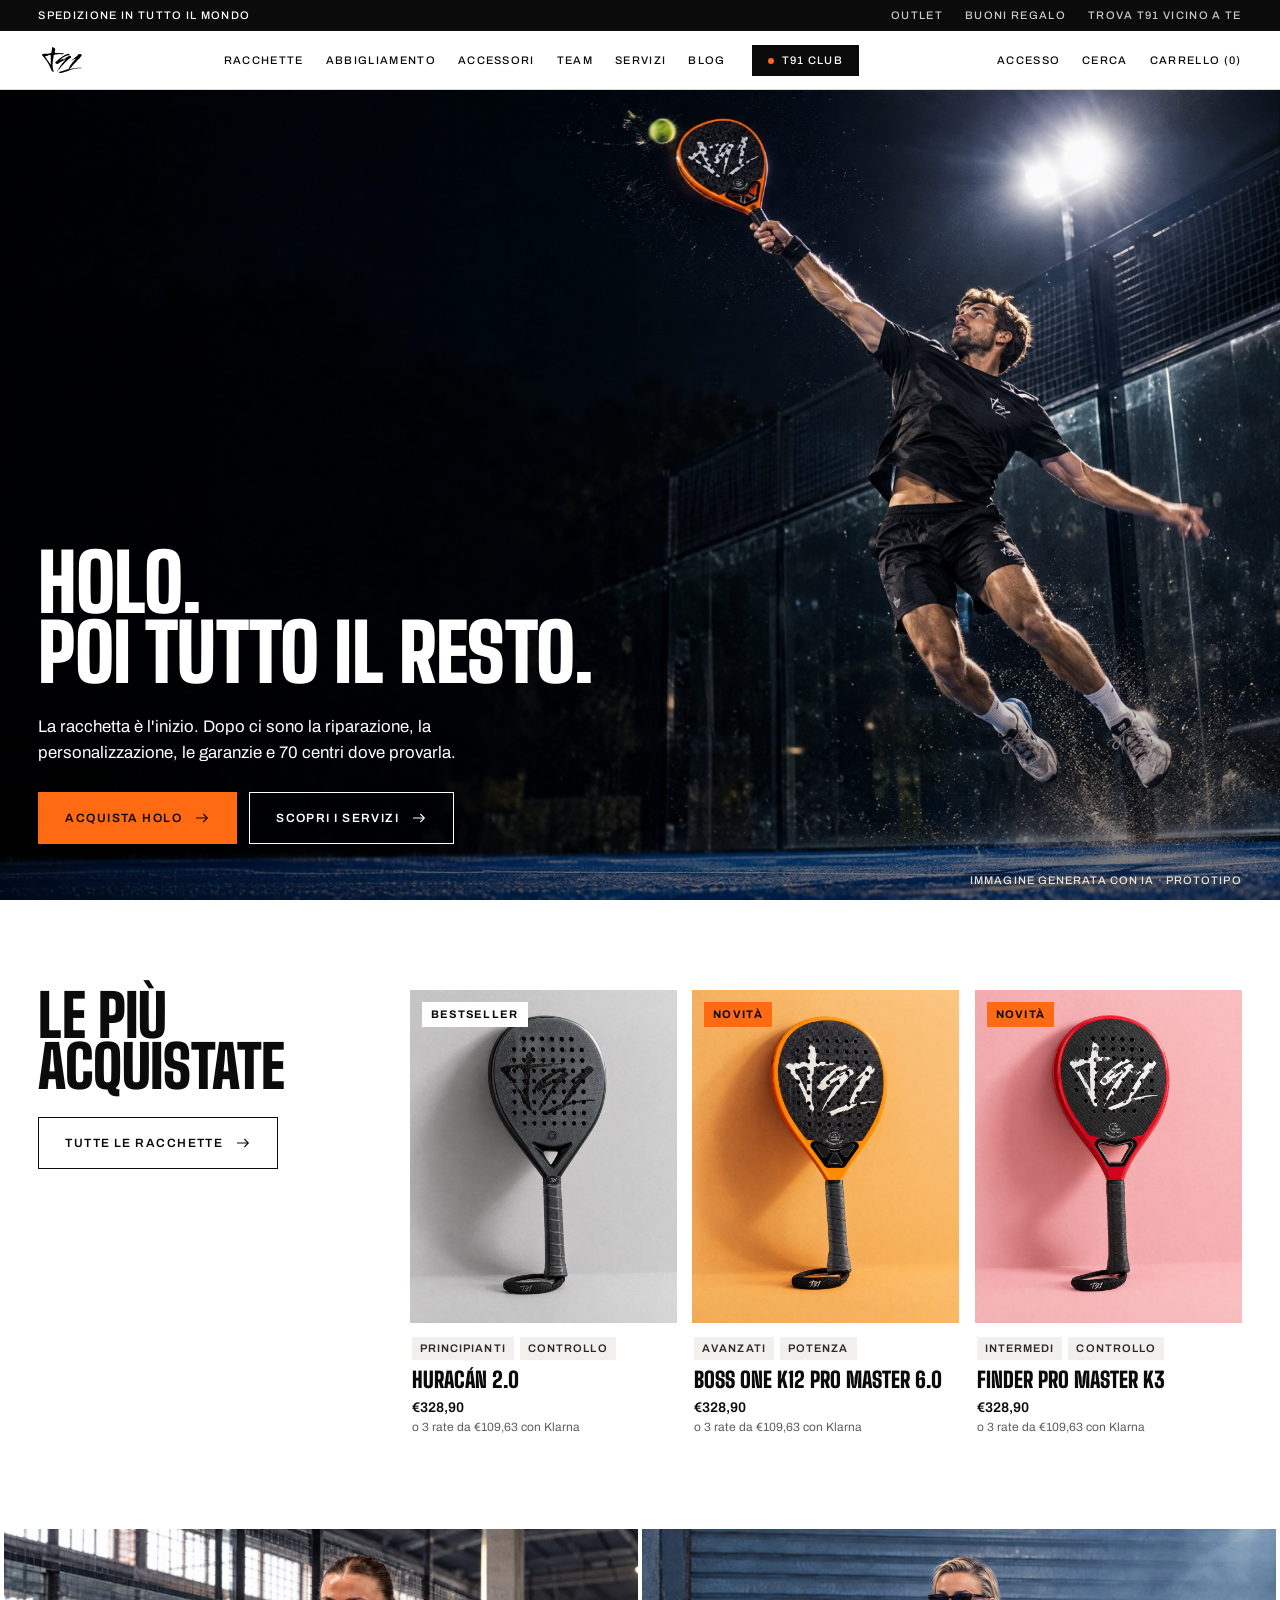
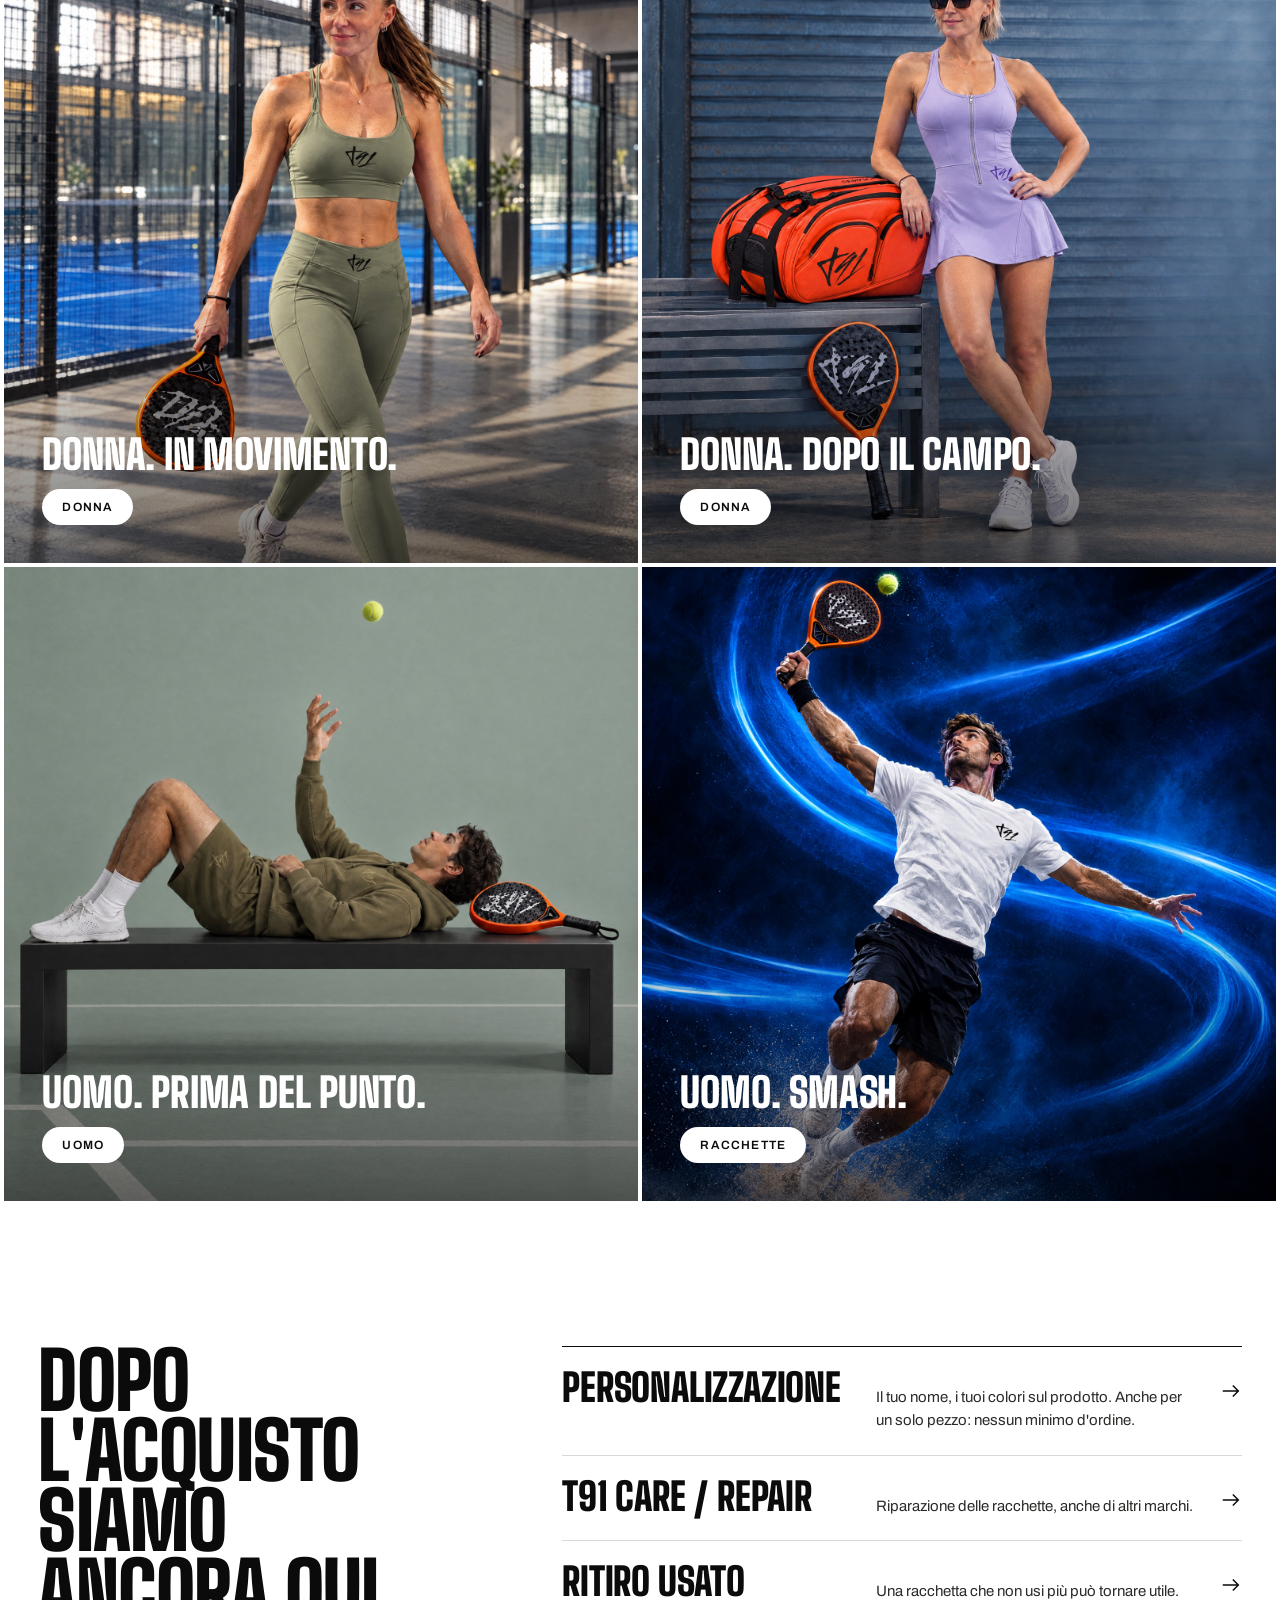
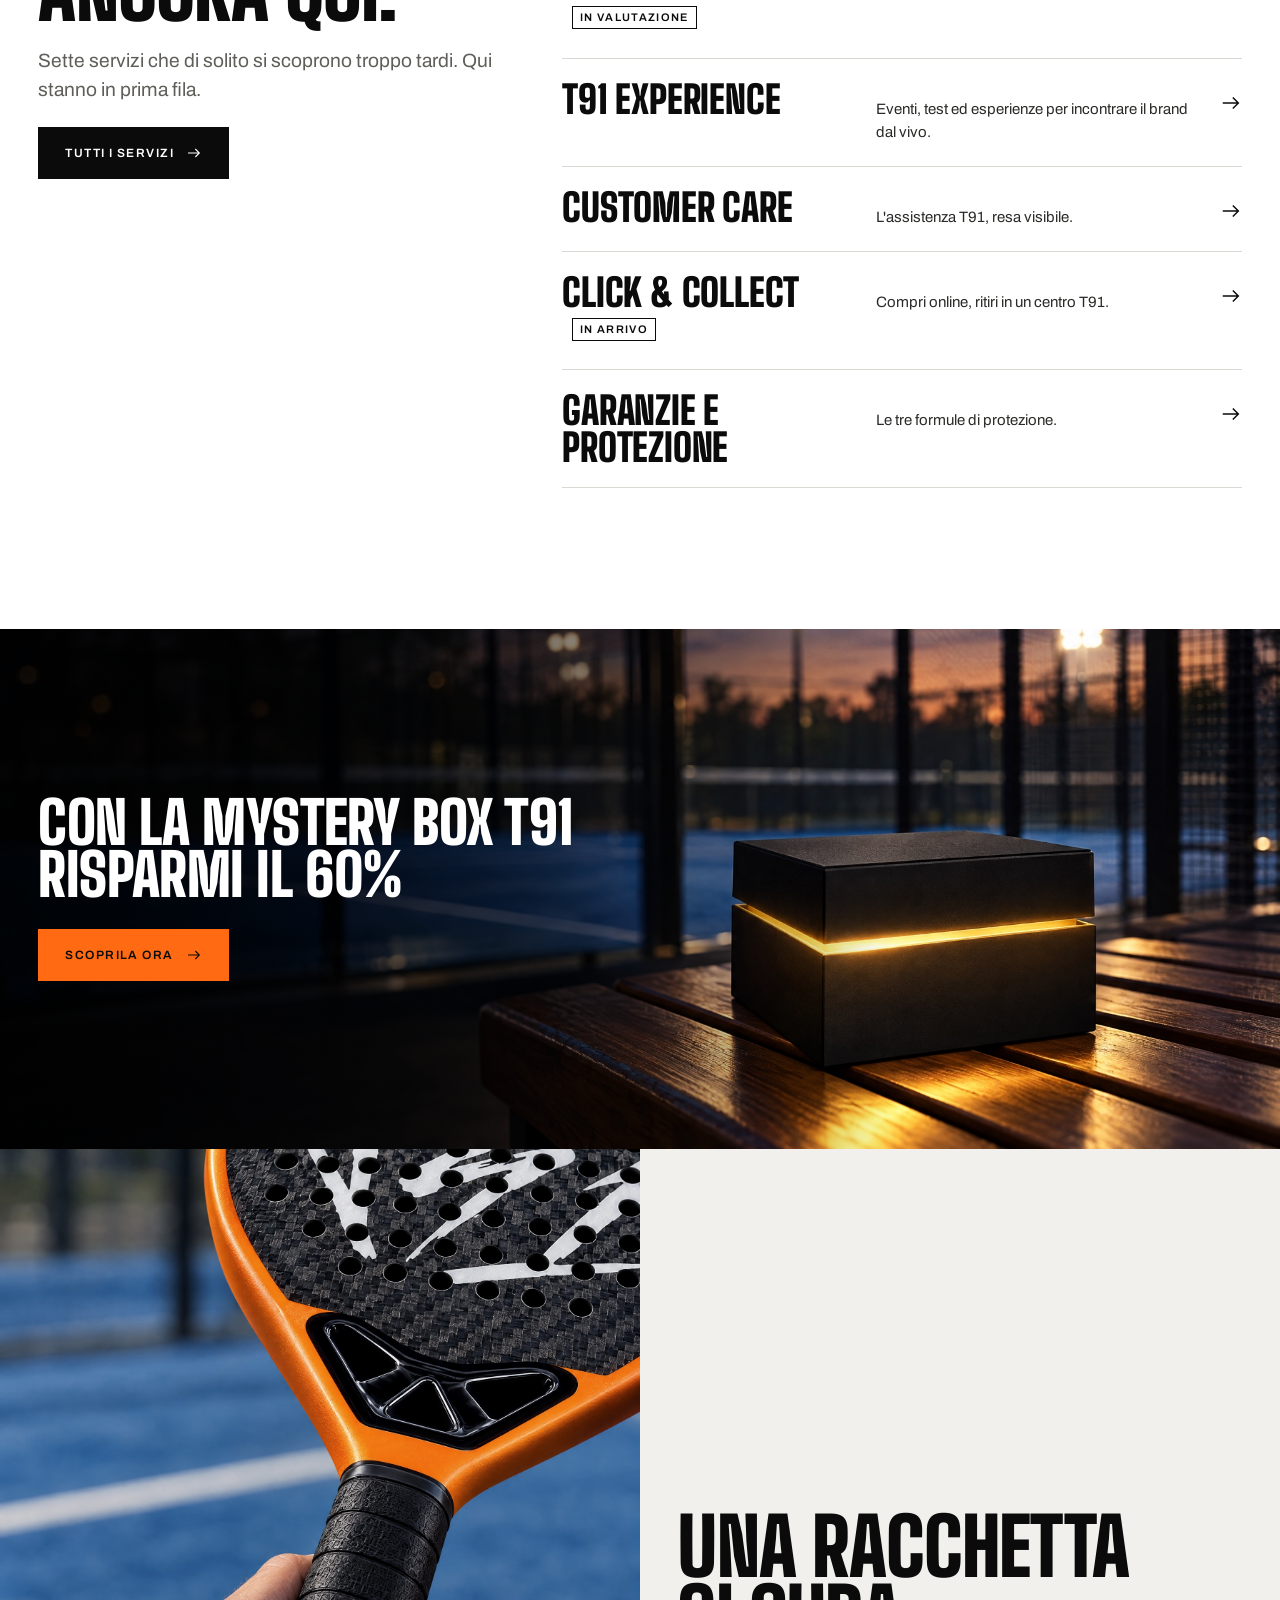
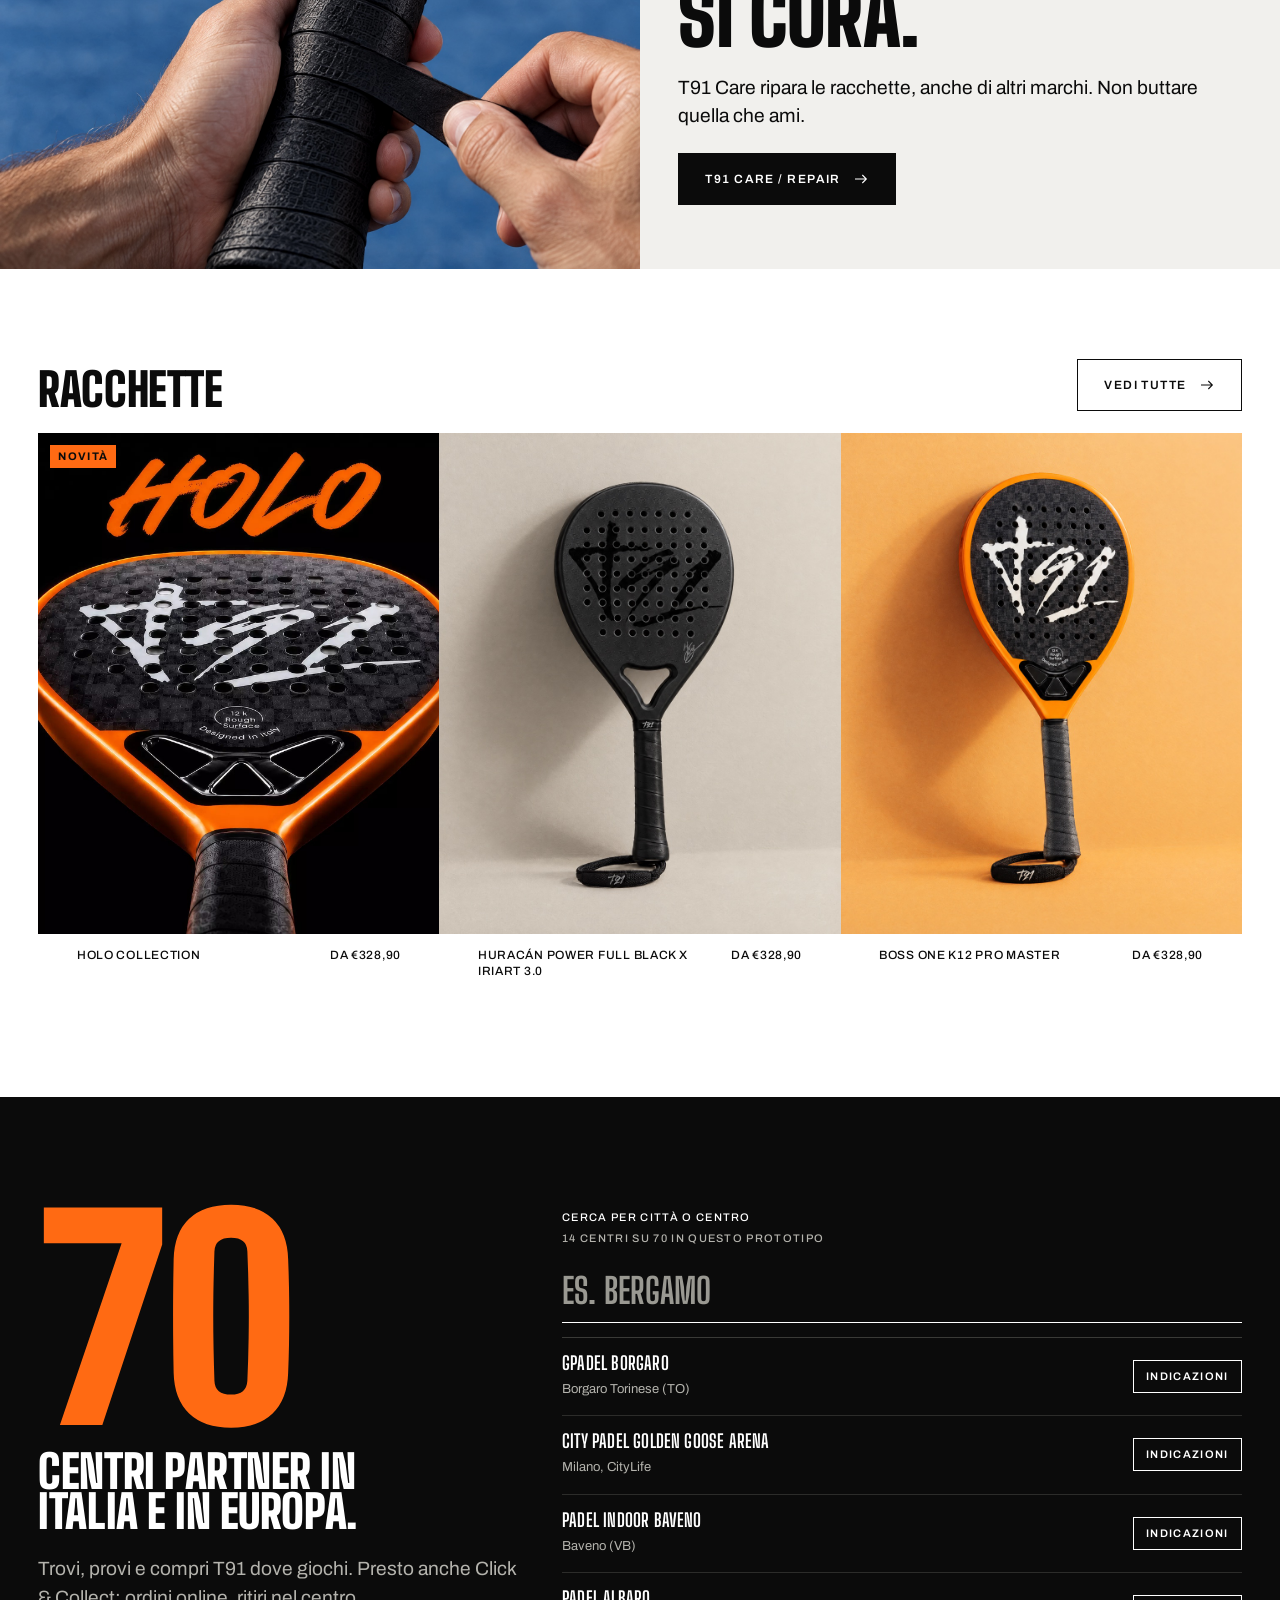
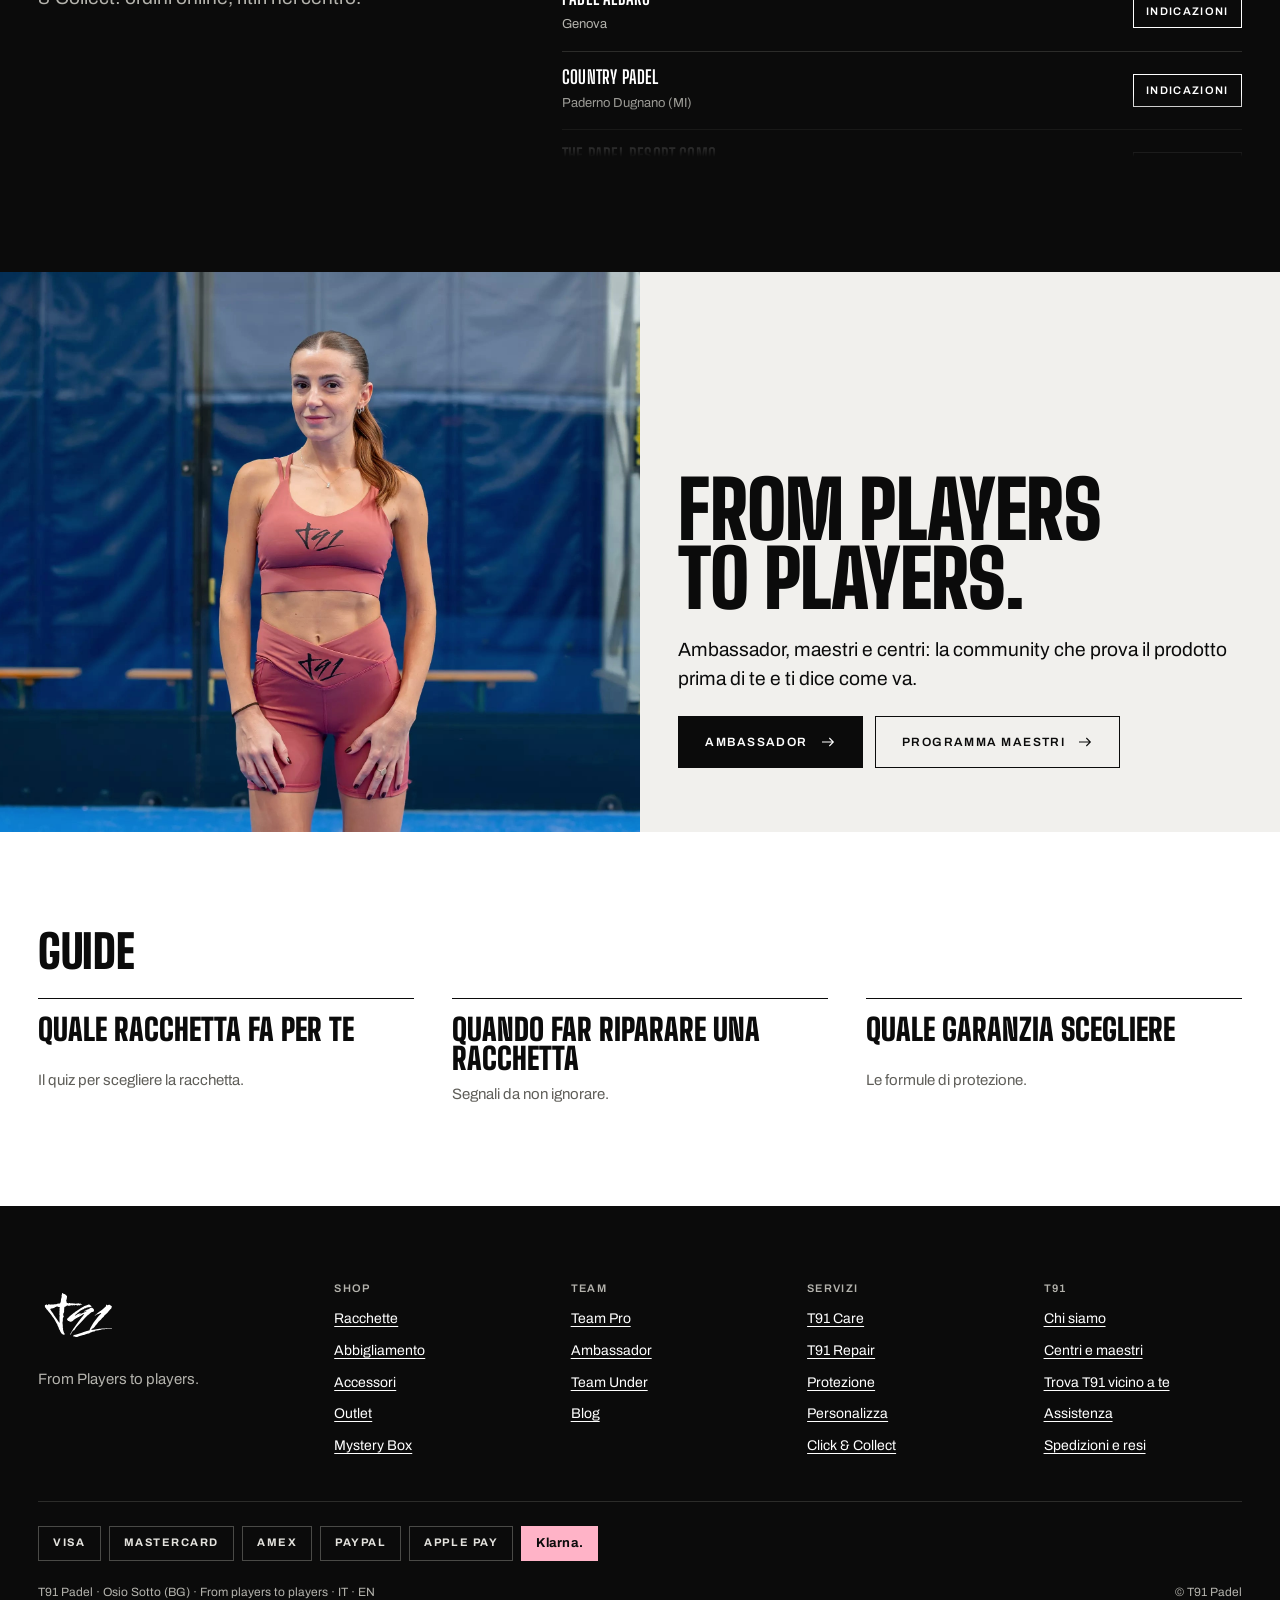
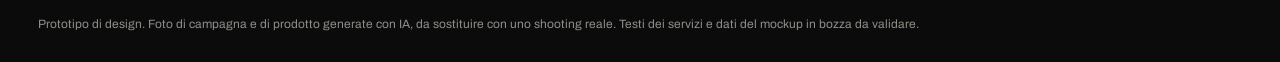
==== commit 5e0e4f7e: "Home: fascia nera Mystery Box sopra la sezione T91 Care Co-Authored-By: Claude Sonnet 5.5 <noreply@a" ====
--- a/index.html
+++ b/index.html
@@ -8,7 +8,7 @@
 <link rel="preconnect" href="https://fonts.googleapis.com">
 <link rel="preconnect" href="https://fonts.gstatic.com" crossorigin>
 <link href="https://fonts.googleapis.com/css2?family=Archivo:wght@400;500;600;700&family=Big+Shoulders+Display:wght@700;900&display=swap" rel="stylesheet">
-<link rel="stylesheet" href="css/t91.css?v=202610210814">
+<link rel="stylesheet" href="css/t91.css?v=202610210820">
 </head>
 <body>
 <a class="skip" href="#main">Vai ai contenuti</a>
@@ -69,6 +69,14 @@
 </div>
 </section>
 </div>
+
+<section class="mbx dark" aria-labelledby="mb-h">
+<img class="mbx-bg" src="assets/campaign/mystery-box.jpg" alt="Mystery Box T91 su una panchina a bordo campo di padel, di sera" loading="lazy">
+<div class="mbx-in wrap">
+<h2 id="mb-h" class="d d-l">Con la Mystery Box T91<br>risparmi il 60%</h2>
+<a class="btn solid" href="#">Scoprila ora <svg viewBox="0 0 24 24" fill="none" stroke="currentColor" stroke-width="1.6" aria-hidden="true"><path d="M3 12h17M14 6l6 6-6 6"/></svg></a>
+</div>
+</section>
 
 <section class="feat" aria-labelledby="ft-h">
 <div class="feat-img"><img src="assets/campaign/dettaglio.jpg" alt="Mani che avvolgono l'impugnatura di una racchetta T91" loading="lazy"></div>
@@ -146,6 +154,6 @@
 <div class="base"><span>T91 Padel &middot; Osio Sotto (BG) &middot; From players to players &middot; IT &middot; EN</span><span>&copy; T91 Padel</span></div>
 <p class="proto">Prototipo di design. Foto di campagna e di prodotto generate con IA, da sostituire con uno shooting reale. Testi dei servizi e dati del mockup in bozza da validare.</p>
 </footer>
-<script src="js/t91.js?v=202610210814"></script>
+<script src="js/t91.js?v=202610210820"></script>
 </body>
 </html>
--- a/css/t91.css
+++ b/css/t91.css
@@ -740,3 +740,17 @@
 .best{grid-template-columns:clamp(260px,26vw,380px) minmax(0,1fr)}
 .best-t h2{font-size:clamp(2.4rem,4.6vw,4.4rem)}
 @media(max-width:1000px){.best{grid-template-columns:minmax(0,1fr)}.best-t h2{font-size:clamp(2.6rem,9vw,4rem)}}
+
+/* ---------- Home: fascia Mystery Box ---------- */
+.mbx{position:relative;overflow:hidden;min-height:clamp(340px,42vw,520px);display:grid;align-items:center;background:#000}
+.mbx-bg{position:absolute;inset:0;width:100%;height:100%;object-fit:cover;object-position:75% 55%}
+.mbx::after{content:"";position:absolute;inset:0;background:linear-gradient(90deg,rgba(0,0,0,.82) 0%,rgba(0,0,0,.5) 42%,rgba(0,0,0,0) 70%)}
+.mbx-in{position:relative;z-index:2;display:grid;gap:28px;justify-items:start;padding-block:clamp(40px,6vw,80px)}
+.mbx-in h2{max-width:14ch;font-size:clamp(2.4rem,5.2vw,4.8rem)}
+@media(max-width:700px){
+  .mbx::after{background:linear-gradient(180deg,rgba(0,0,0,.35) 0%,rgba(0,0,0,.85) 100%)}
+  .mbx-bg{object-position:80% 50%}
+}
+.mbx{display:block}
+.mbx-in{position:relative;z-index:2;width:100%;max-width:1680px;margin:0 auto;min-height:inherit;align-content:center;box-sizing:border-box}
+.mbx-in h2{max-width:none;font-size:clamp(2.2rem,4.6vw,4.2rem)}
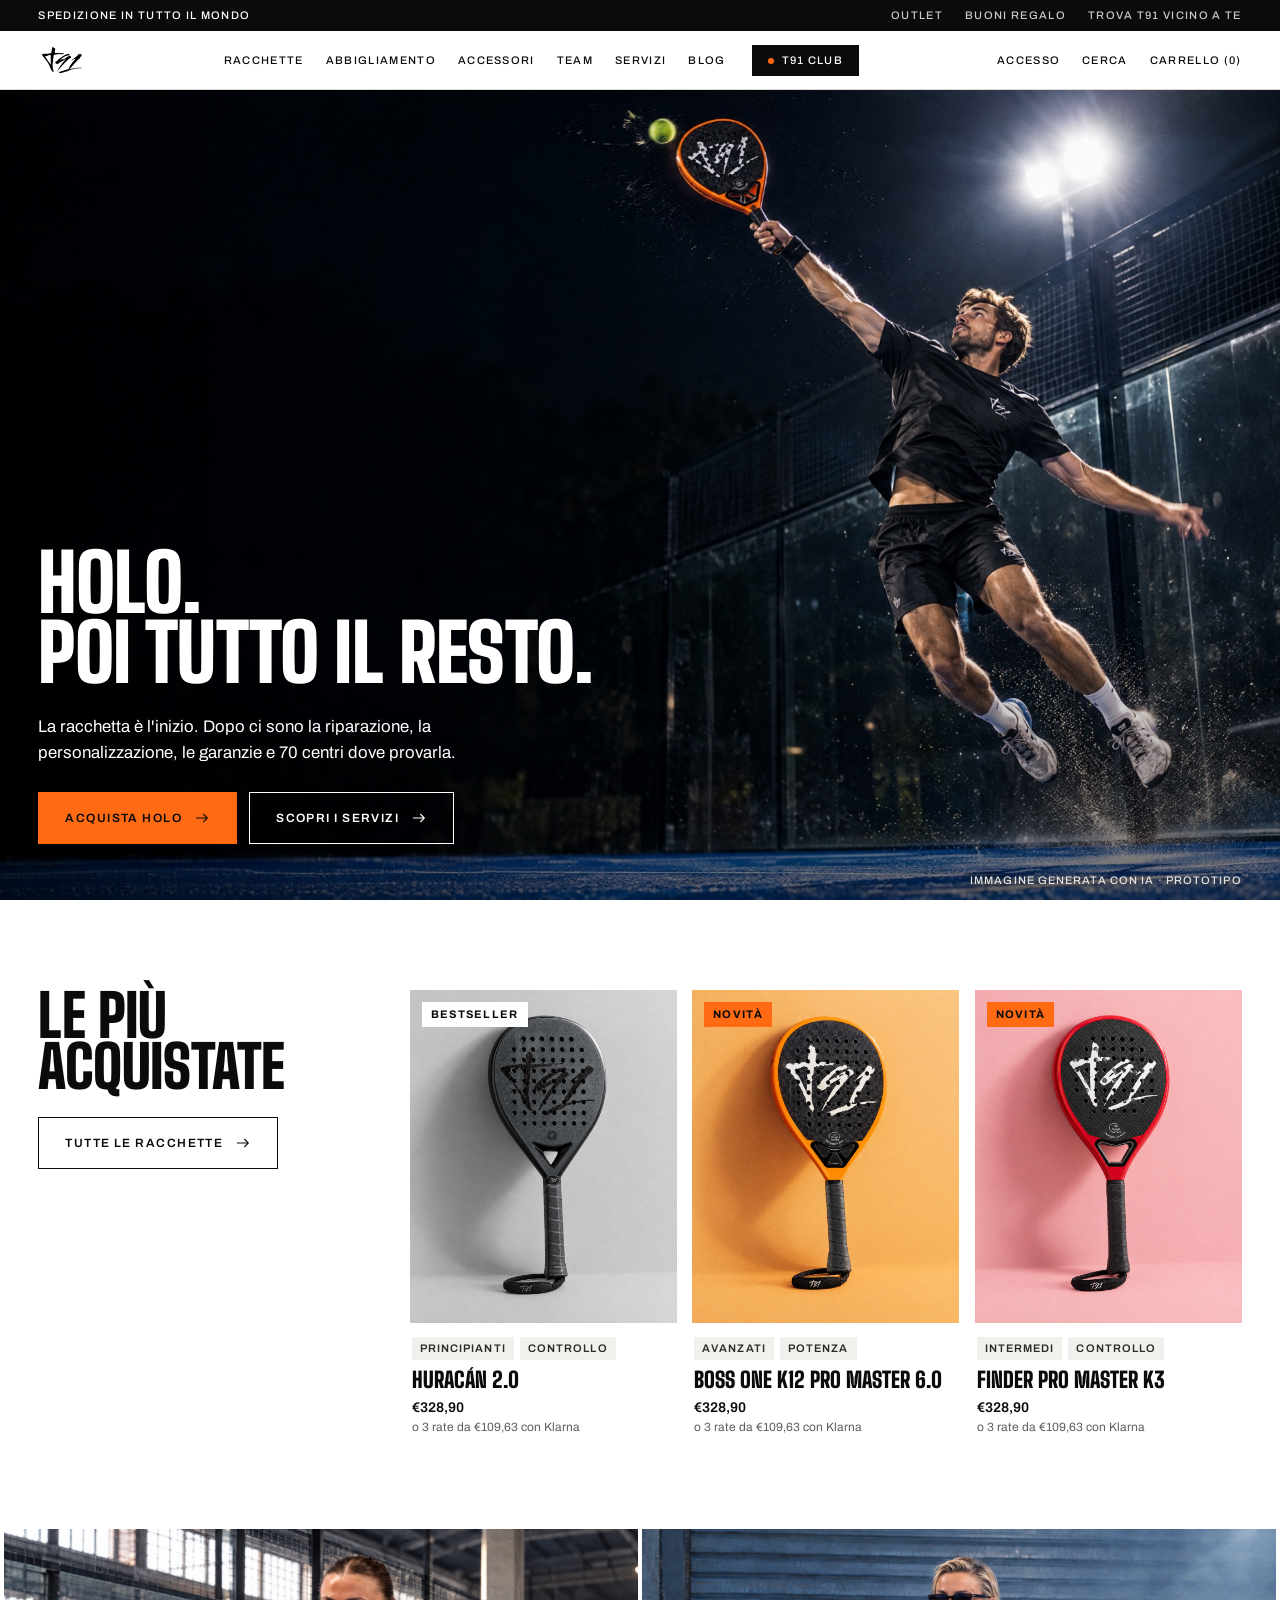
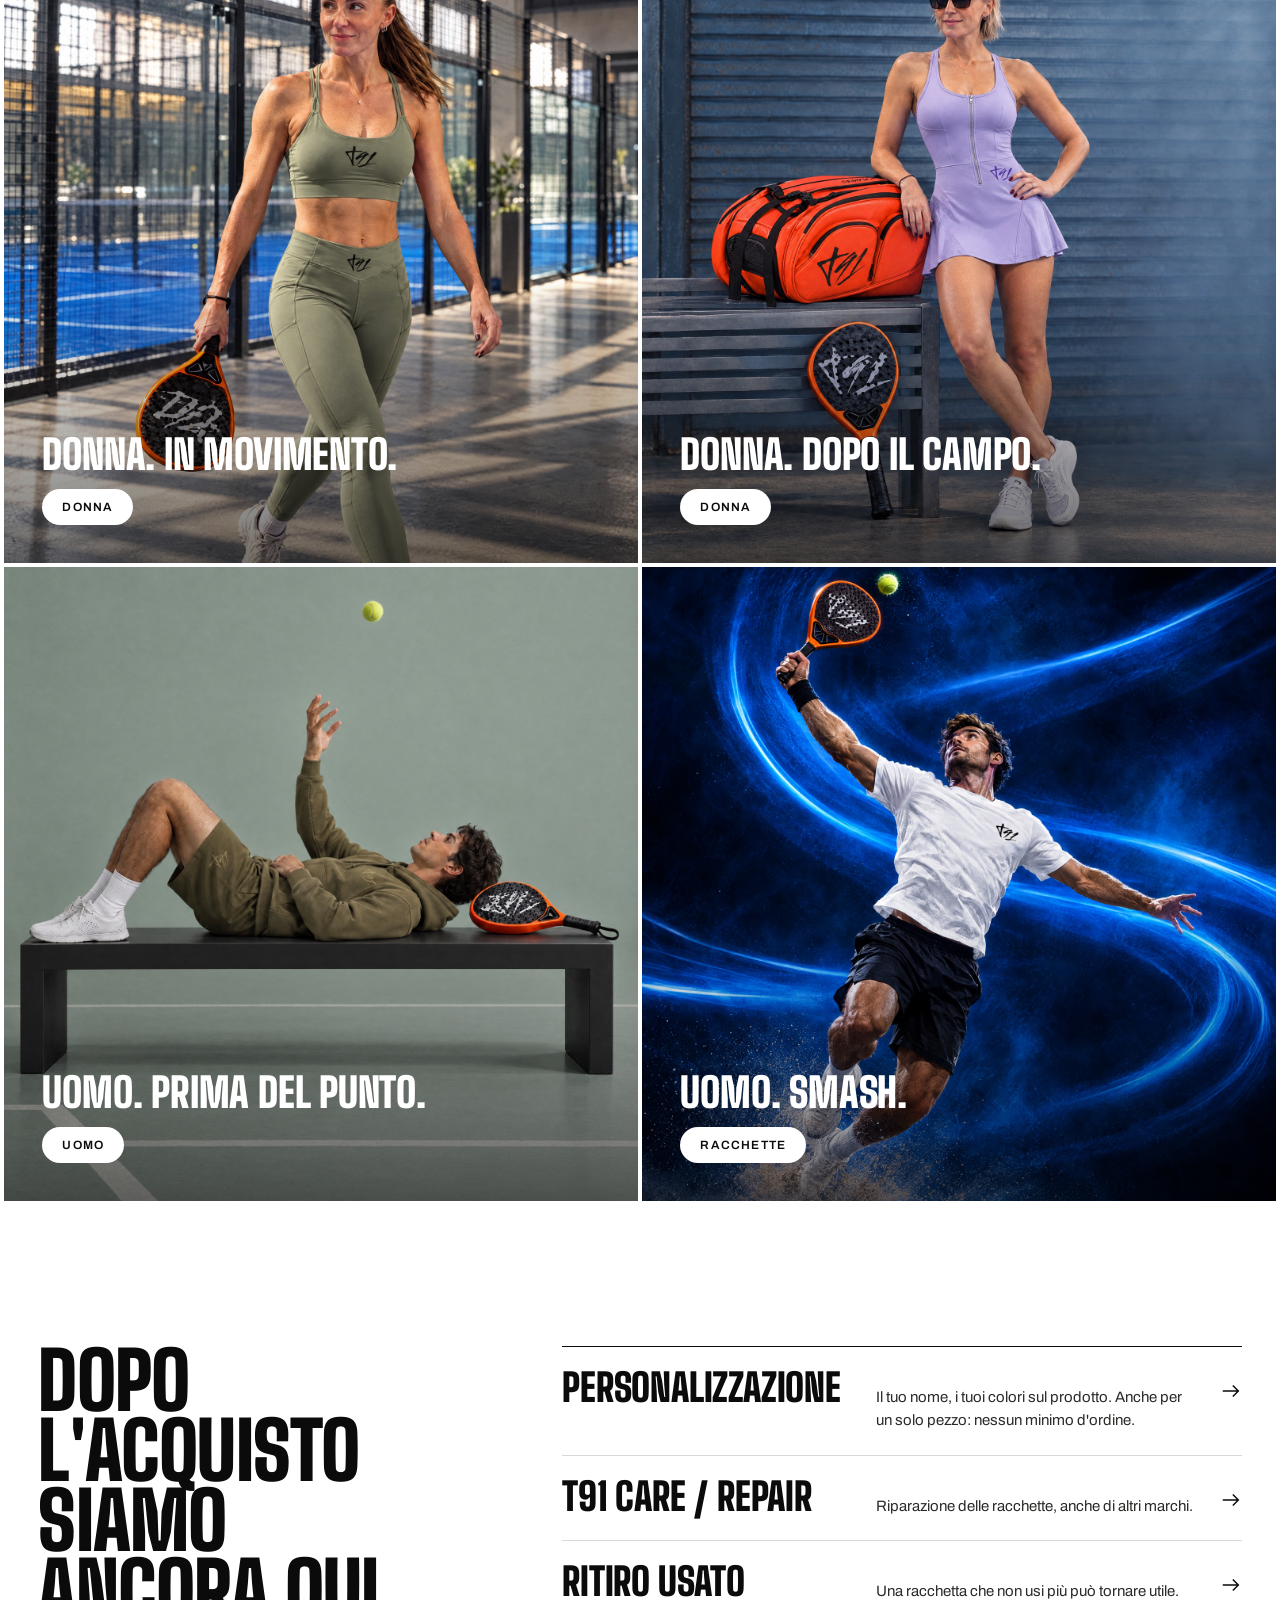
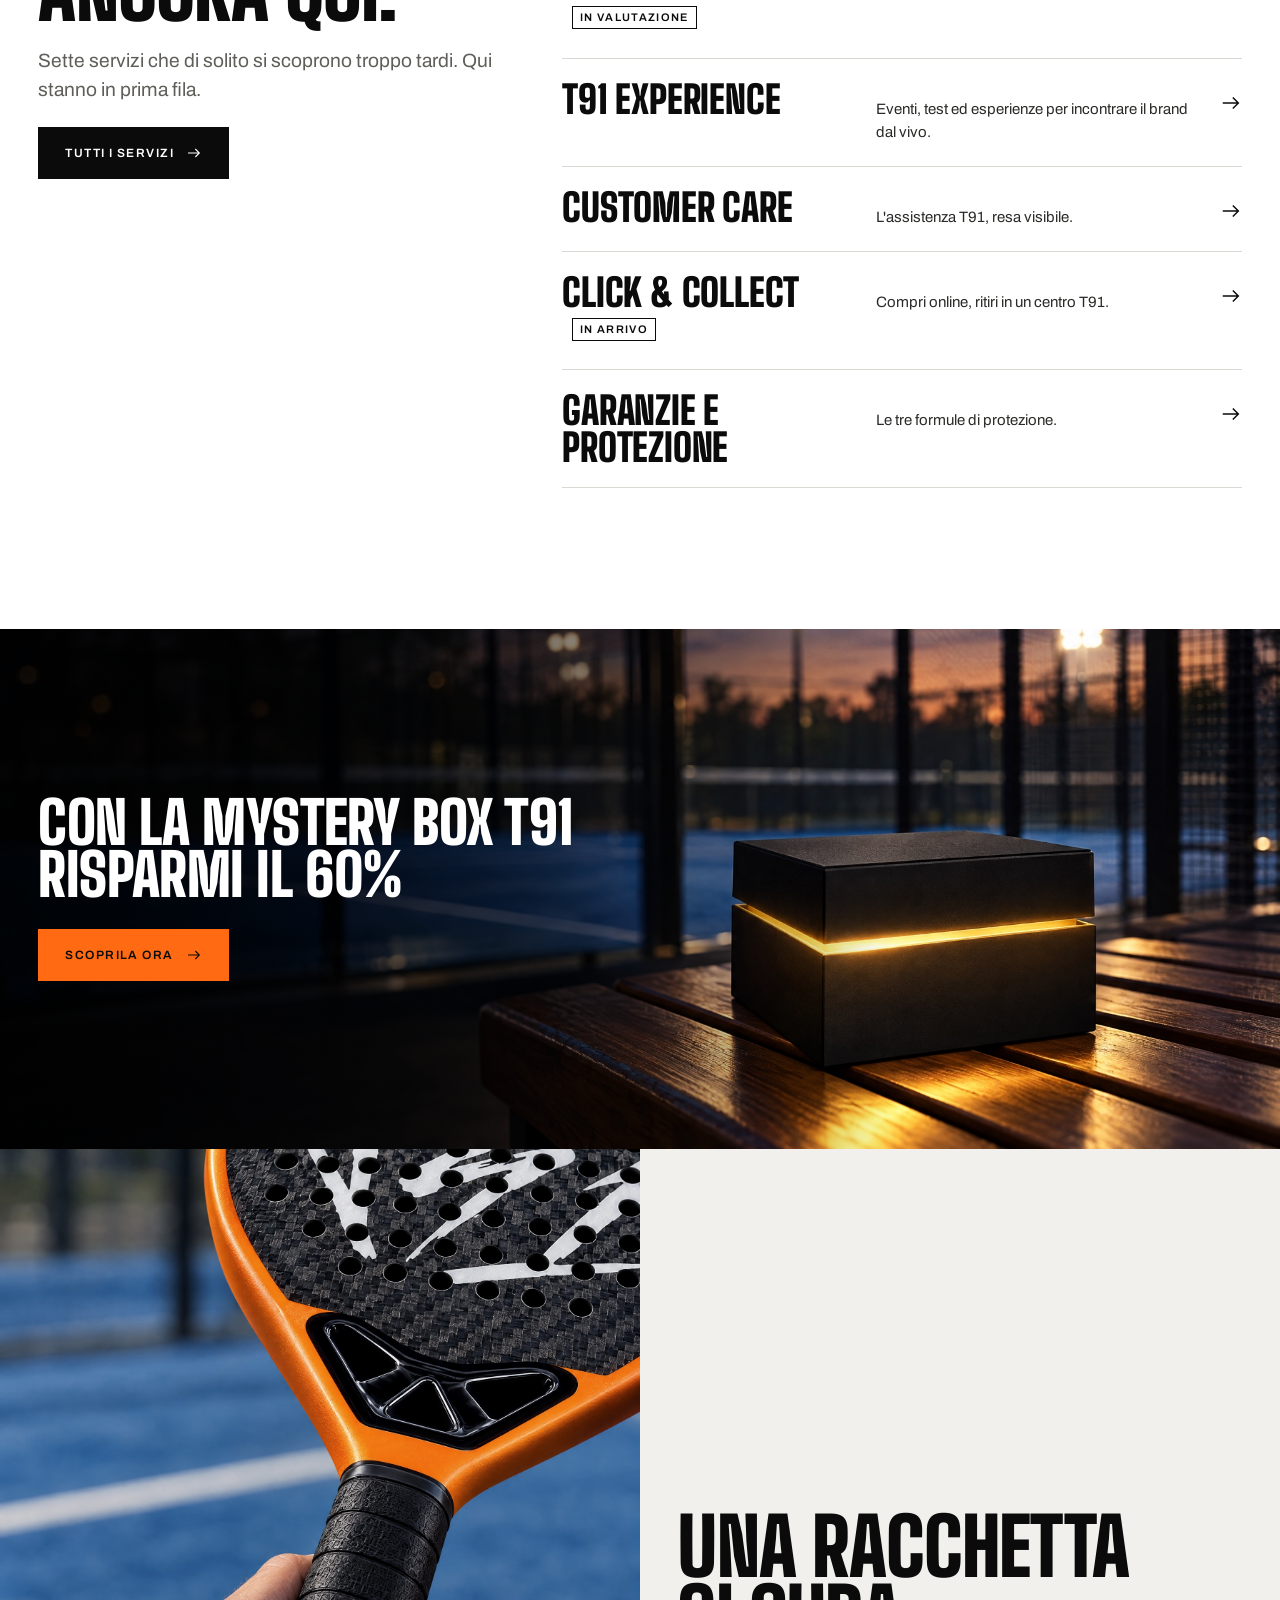
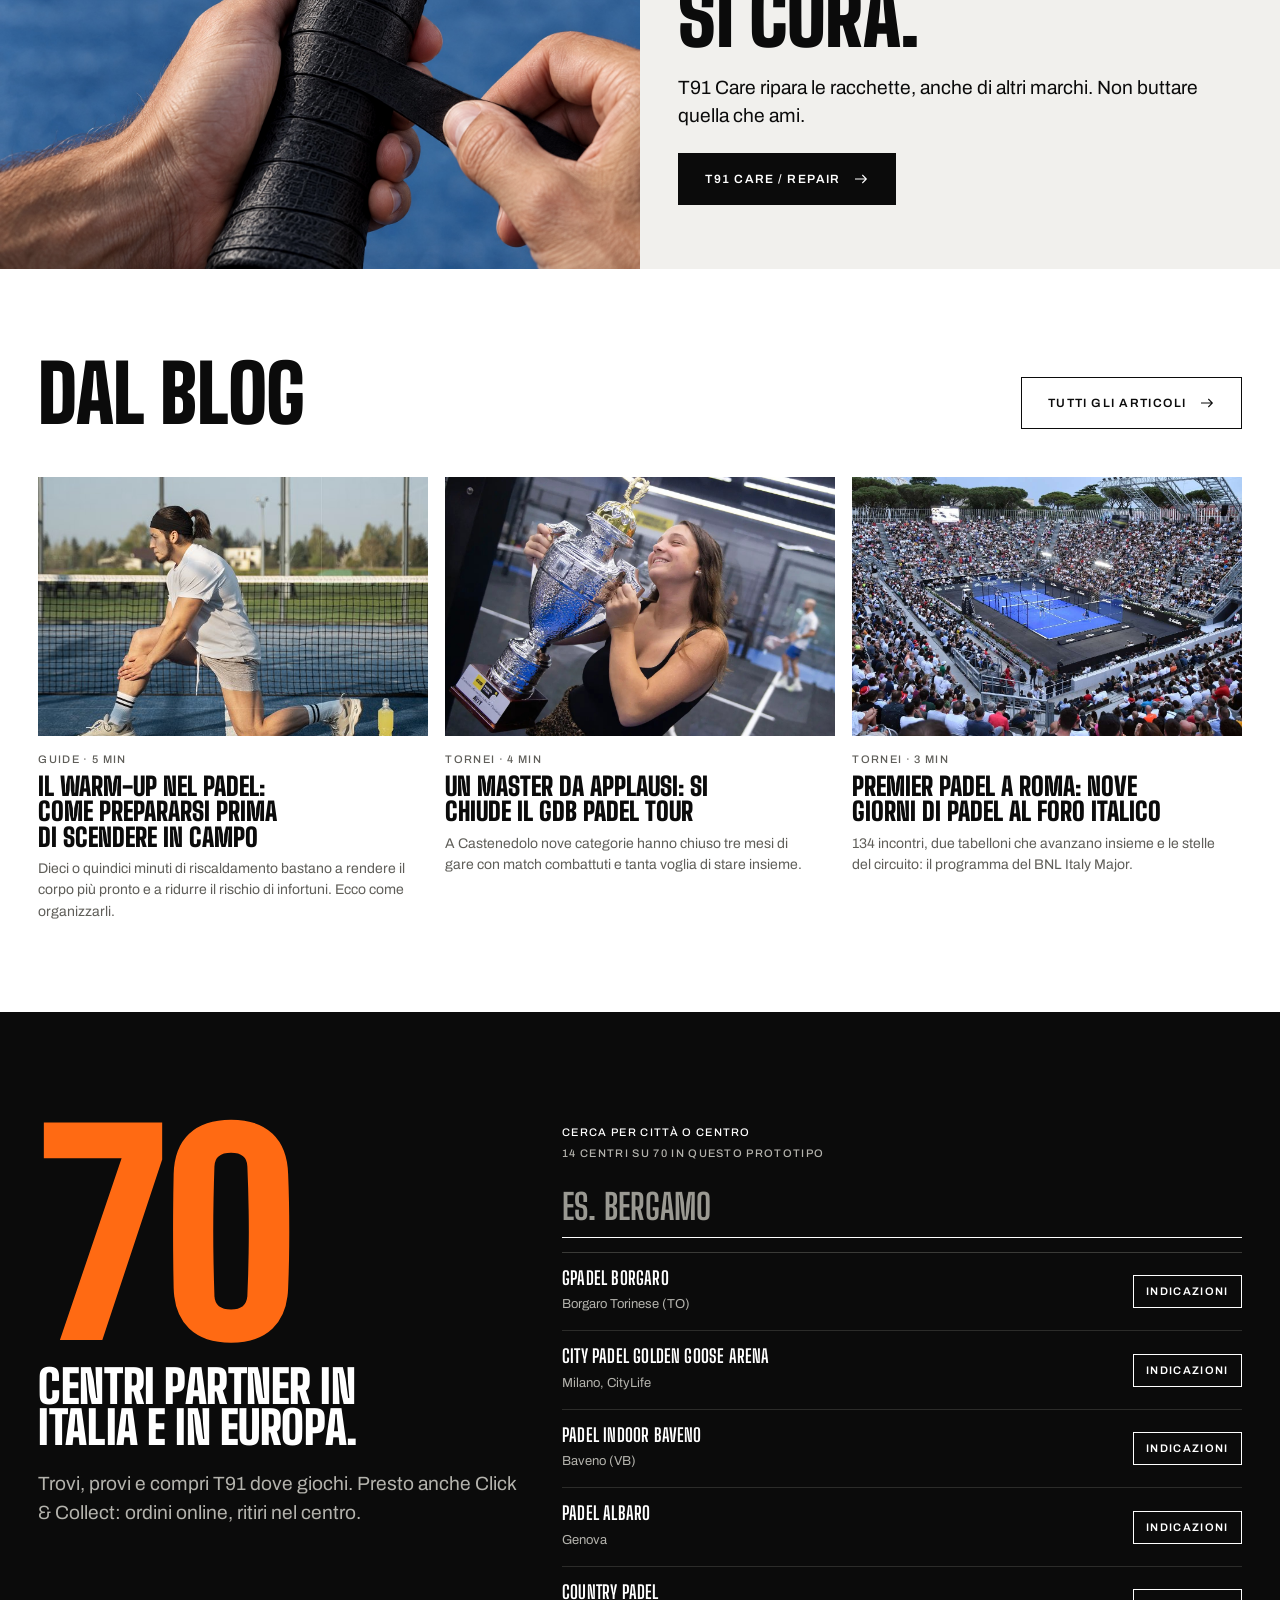
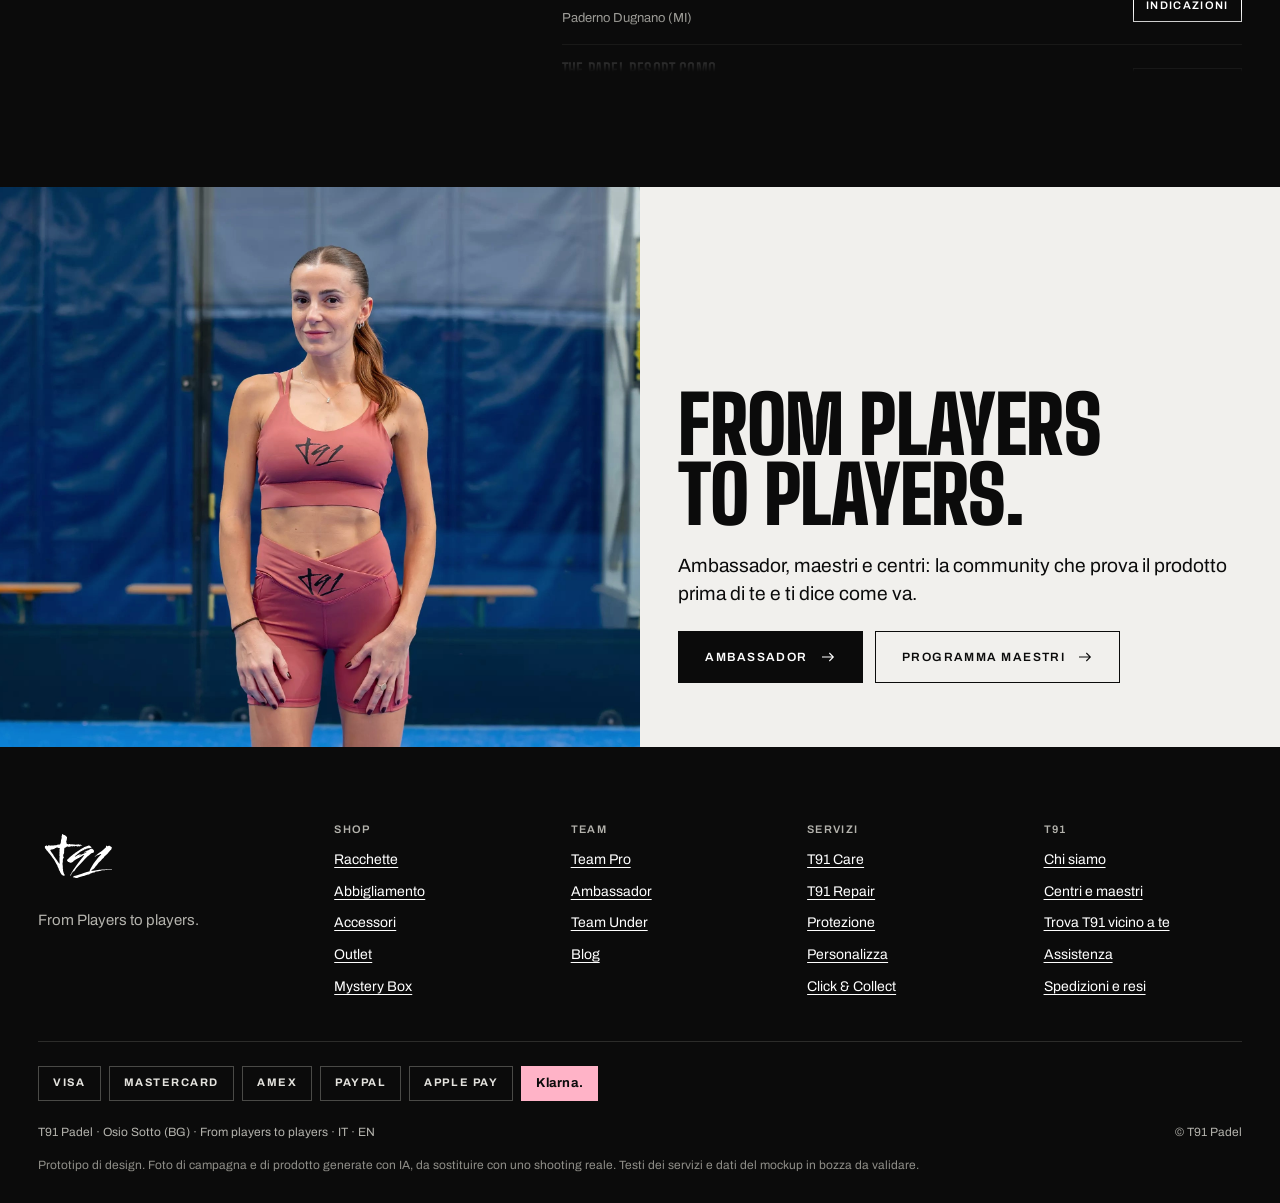
==== commit bfa4a94f: "Blog: pagina elenco, tre articoli e sezione in home al posto delle racchette Sintesi a solo scopo il" ====
--- a/index.html
+++ b/index.html
@@ -8,7 +8,7 @@
 <link rel="preconnect" href="https://fonts.googleapis.com">
 <link rel="preconnect" href="https://fonts.gstatic.com" crossorigin>
 <link href="https://fonts.googleapis.com/css2?family=Archivo:wght@400;500;600;700&family=Big+Shoulders+Display:wght@700;900&display=swap" rel="stylesheet">
-<link rel="stylesheet" href="css/t91.css?v=202610210820">
+<link rel="stylesheet" href="css/t91.css?v=202610210828">
 </head>
 <body>
 <a class="skip" href="#main">Vai ai contenuti</a>
@@ -17,14 +17,14 @@
 <a class="logo" href="index.html" aria-label="T91 Padel, home"><img src="assets/ext/Logo_T91_Nero.svg" alt="T91" width="64" height="51"></a>
 <nav class="main" aria-label="Principale">
 <a href="racchette.html">Racchette</a>
-<a href="index.html#shop">Abbigliamento</a>
+<a href="#">Abbigliamento</a>
 <a href="#">Accessori</a>
 <a href="#">Team</a>
 <a href="servizi.html">Servizi</a>
-<a href="#">Blog</a>
+<a href="blog.html">Blog</a>
 <a class="club-btn" href="#">T91 Club</a>
 </nav>
-<details class="mnav"><summary aria-label="Menu"><svg viewBox="0 0 24 24" fill="none" stroke="currentColor" stroke-width="1.8" aria-hidden="true"><path d="M3 7h18M3 12h18M3 17h18"/></svg></summary><div class="mpanel"><a href="racchette.html">Racchette</a><a href="index.html#shop">Abbigliamento</a><a href="#">Accessori</a><a href="#">Team</a><a href="servizi.html">Servizi</a><a href="garanzie.html">Garanzie</a><a href="#">Blog</a><a href="index.html#centri">Trova T91</a><a class="club-btn mclub" href="#">T91 Club</a></div></details>
+<details class="mnav"><summary aria-label="Menu"><svg viewBox="0 0 24 24" fill="none" stroke="currentColor" stroke-width="1.8" aria-hidden="true"><path d="M3 7h18M3 12h18M3 17h18"/></svg></summary><div class="mpanel"><a href="racchette.html">Racchette</a><a href="#">Abbigliamento</a><a href="#">Accessori</a><a href="#">Team</a><a href="servizi.html">Servizi</a><a href="garanzie.html">Garanzie</a><a href="blog.html">Blog</a><a href="index.html#centri">Trova T91</a><a class="club-btn mclub" href="#">T91 Club</a></div></details>
 <div class="hdr-r"><a href="#">Accesso</a><a href="#">Cerca</a><a href="#">Carrello (0)</a></div>
 </div></header>
 <main id="main">
@@ -34,7 +34,7 @@
 <div class="in">
 <h1 id="h1" class="d d-l">Holo.<br>Poi tutto il resto.</h1>
 <p class="sub">La racchetta &egrave; l'inizio. Dopo ci sono la riparazione, la personalizzazione, le garanzie e 70 centri dove provarla.</p>
-<div class="btns"><a class="btn solid" href="#shop">Acquista Holo <svg viewBox="0 0 24 24" fill="none" stroke="currentColor" stroke-width="1.6" aria-hidden="true"><path d="M3 12h17M14 6l6 6-6 6"/></svg></a><a class="btn line" href="#servizi">Scopri i servizi <svg viewBox="0 0 24 24" fill="none" stroke="currentColor" stroke-width="1.6" aria-hidden="true"><path d="M3 12h17M14 6l6 6-6 6"/></svg></a></div>
+<div class="btns"><a class="btn solid" href="racchette.html">Acquista Holo <svg viewBox="0 0 24 24" fill="none" stroke="currentColor" stroke-width="1.6" aria-hidden="true"><path d="M3 12h17M14 6l6 6-6 6"/></svg></a><a class="btn line" href="#servizi">Scopri i servizi <svg viewBox="0 0 24 24" fill="none" stroke="currentColor" stroke-width="1.6" aria-hidden="true"><path d="M3 12h17M14 6l6 6-6 6"/></svg></a></div>
 </div>
 <span class="synth">Immagine generata con IA &middot; prototipo</span>
 </section>
@@ -45,10 +45,10 @@
 </section>
 
 <section class="lb" aria-label="Campagna">
-<a href="#shop" class="lb-i"><img src="assets/campaign/v2-g1.jpg" alt="Giocatrice in top e leggings verde salvia T91 cammina tra i campi da padel, racchetta Holo in mano" loading="lazy"><span class="lb-c"><b>Donna. In movimento.</b><i class="pill">Donna</i></span></a>
-<a href="#shop" class="lb-i"><img src="assets/campaign/v2-g2.jpg" alt="Giocatrice con abito lilla T91 appoggiata a una panca, borsone arancione T91 e racchetta Holo accanto" loading="lazy"><span class="lb-c"><b>Donna. Dopo il campo.</b><i class="pill">Donna</i></span></a>
-<a href="#shop" class="lb-i"><img src="assets/campaign/v2-g3.jpg" alt="Giocatore con felpa e pantaloncini oliva T91 disteso su una panca nera lancia una pallina" loading="lazy"><span class="lb-c"><b>Uomo. Prima del punto.</b><i class="pill">Uomo</i></span></a>
-<a href="#shop" class="lb-i"><img src="assets/campaign/lookbook-g4.jpg" alt="Giocatore in t-shirt T91 in uno smash su sfondo di luce blu, racchetta Holo" loading="lazy"><span class="lb-c"><b>Uomo. Smash.</b><i class="pill">Racchette</i></span></a>
+<a href="racchette.html" class="lb-i"><img src="assets/campaign/v2-g1.jpg" alt="Giocatrice in top e leggings verde salvia T91 cammina tra i campi da padel, racchetta Holo in mano" loading="lazy"><span class="lb-c"><b>Donna. In movimento.</b><i class="pill">Donna</i></span></a>
+<a href="racchette.html" class="lb-i"><img src="assets/campaign/v2-g2.jpg" alt="Giocatrice con abito lilla T91 appoggiata a una panca, borsone arancione T91 e racchetta Holo accanto" loading="lazy"><span class="lb-c"><b>Donna. Dopo il campo.</b><i class="pill">Donna</i></span></a>
+<a href="racchette.html" class="lb-i"><img src="assets/campaign/v2-g3.jpg" alt="Giocatore con felpa e pantaloncini oliva T91 disteso su una panca nera lancia una pallina" loading="lazy"><span class="lb-c"><b>Uomo. Prima del punto.</b><i class="pill">Uomo</i></span></a>
+<a href="racchette.html" class="lb-i"><img src="assets/campaign/lookbook-g4.jpg" alt="Giocatore in t-shirt T91 in uno smash su sfondo di luce blu, racchetta Holo" loading="lazy"><span class="lb-c"><b>Uomo. Smash.</b><i class="pill">Racchette</i></span></a>
 </section>
 
 <div class="wrap">
@@ -83,13 +83,9 @@
 <div class="feat-txt"><h2 id="ft-h" class="d d-l">Una racchetta si cura.</h2><p class="lede">T91 Care ripara le racchette, anche di altri marchi. Non buttare quella che ami.</p><div class="btns"><a class="btn ink" href="servizi.html#care">T91 Care / Repair <svg viewBox="0 0 24 24" fill="none" stroke="currentColor" stroke-width="1.6" aria-hidden="true"><path d="M3 12h17M14 6l6 6-6 6"/></svg></a></div></div>
 </section>
 
-<section class="shop wrap" id="shop" aria-labelledby="sh-h">
-<div class="shop-h"><h2 id="sh-h" class="d d-m">Racchette</h2><a class="btn line" href="racchette.html">Vedi tutte <svg viewBox="0 0 24 24" fill="none" stroke="currentColor" stroke-width="1.6" aria-hidden="true"><path d="M3 12h17M14 6l6 6-6 6"/></svg></a></div>
-<div class="prods">
-<a class="prod" href="#"><span class="new">Novit&agrave;</span><div class="ph"><img src="assets/ext/Racchetta_HOLO_arancione_in_carbonio_pc.webp" alt="Racchetta HOLO" loading="lazy"></div><div class="meta"><span>Holo Collection</span><span>Da &euro;328,90</span></div></a>
-<a class="prod" href="racchette.html"><div class="ph"><img src="assets/racchette/huracan-power-full-black-iriart.jpg" alt="Hurac&aacute;n Power Full Black x Emiliano Iriart 3.0" loading="lazy"></div><div class="meta"><span>Hurac&aacute;n Power Full Black x Iriart 3.0</span><span>Da &euro;328,90</span></div></a>
-<a class="prod" href="prodotto-boss-one-k12.html"><div class="ph"><img src="assets/racchette/boss-one-k12-pro-master.jpg" alt="Boss One K12 Pro Master 6.0" loading="lazy"></div><div class="meta"><span>Boss One K12 Pro Master</span><span>Da &euro;328,90</span></div></a>
-</div>
+<section class="wrap blogh" id="blog" aria-labelledby="bl-h">
+<div class="shop-h"><h2 id="bl-h" class="d d-l">Dal blog</h2><a class="btn line" href="blog.html">Tutti gli articoli <svg viewBox="0 0 24 24" fill="none" stroke="currentColor" stroke-width="1.6" aria-hidden="true"><path d="M3 12h17M14 6l6 6-6 6"/></svg></a></div>
+<ul class="bgrid three"><li class="bp" data-cat="Guide"><a href="articolo-warm-up-nel-padel.html"><div class="bp-i"><img src="assets/blog/warm-up.jpg" alt="Giocatore in ginocchio sul campo da padel mentre si allunga prima della partita" loading="lazy"></div><div class="bp-t"><span class="cap mut">Guide &middot; 5 min</span><h3>Il warm-up nel padel: come prepararsi prima di scendere in campo</h3><p>Dieci o quindici minuti di riscaldamento bastano a rendere il corpo più pronto e a ridurre il rischio di infortuni. Ecco come organizzarli.</p></div></a></li><li class="bp" data-cat="Tornei"><a href="articolo-gdb-padel-tour-master.html"><div class="bp-i"><img src="assets/blog/gdb-padel-tour.jpg" alt="Una giocatrice festeggia sollevando il trofeo alla finale del Master" loading="lazy"></div><div class="bp-t"><span class="cap mut">Tornei &middot; 4 min</span><h3>Un Master da applausi: si chiude il GdB Padel Tour</h3><p>A Castenedolo nove categorie hanno chiuso tre mesi di gare con match combattuti e tanta voglia di stare insieme.</p></div></a></li><li class="bp" data-cat="Tornei"><a href="articolo-bnl-italy-major-premier-padel.html"><div class="bp-i"><img src="assets/blog/foro-italico.jpg" alt="Il campo centrale del Foro Italico pieno di pubblico durante il torneo di padel" loading="lazy"></div><div class="bp-t"><span class="cap mut">Tornei &middot; 3 min</span><h3>Premier Padel a Roma: nove giorni di padel al Foro Italico</h3><p>134 incontri, due tabelloni che avanzano insieme e le stelle del circuito: il programma del BNL Italy Major.</p></div></a></li></ul>
 </section>
 
 <section class="dark" id="centri" aria-labelledby="c-h">
@@ -133,20 +129,13 @@
 </div>
 </section>
 
-<section class="guides wrap" aria-labelledby="g-h">
-<h2 id="g-h" class="d d-m">Guide</h2>
-<div class="glist">
-<a href="#"><h3>Quale racchetta fa per te</h3><span class="mut">Il quiz per scegliere la racchetta.</span></a>
-<a href="#"><h3>Quando far riparare una racchetta</h3><span class="mut">Segnali da non ignorare.</span></a>
-<a href="#"><h3>Quale garanzia scegliere</h3><span class="mut">Le formule di protezione.</span></a>
-</div>
-</section>
+
 </main>
 <footer>
 <div class="cols">
 <div class="fb"><a class="logo" href="index.html" aria-label="T91 Padel, home"><img class="inv" src="assets/ext/Logo_T91_Nero.svg" alt="T91" width="96" height="76"></a><p>From Players to players.</p></div>
-<div><h3>Shop</h3><ul><li><a href="racchette.html">Racchette</a></li><li><a href="index.html#shop">Abbigliamento</a></li><li><a href="#">Accessori</a></li><li><a href="#">Outlet</a></li><li><a href="#">Mystery Box</a></li></ul></div>
-<div><h3>Team</h3><ul><li><a href="#">Team Pro</a></li><li><a href="#">Ambassador</a></li><li><a href="#">Team Under</a></li><li><a href="#">Blog</a></li></ul></div>
+<div><h3>Shop</h3><ul><li><a href="racchette.html">Racchette</a></li><li><a href="#">Abbigliamento</a></li><li><a href="#">Accessori</a></li><li><a href="#">Outlet</a></li><li><a href="#">Mystery Box</a></li></ul></div>
+<div><h3>Team</h3><ul><li><a href="#">Team Pro</a></li><li><a href="#">Ambassador</a></li><li><a href="#">Team Under</a></li><li><a href="blog.html">Blog</a></li></ul></div>
 <div><h3>Servizi</h3><ul><li><a href="servizi.html#care">T91 Care</a></li><li><a href="servizi.html#care">T91 Repair</a></li><li><a href="garanzie.html">Protezione</a></li><li><a href="servizi.html#personalizzazione">Personalizza</a></li><li><a href="servizi.html#click-collect">Click &amp; Collect</a></li></ul></div>
 <div><h3>T91</h3><ul><li><a href="#">Chi siamo</a></li><li><a href="index.html#centri">Centri e maestri</a></li><li><a href="index.html#centri">Trova T91 vicino a te</a></li><li><a href="#">Assistenza</a></li><li><a href="#">Spedizioni e resi</a></li></ul></div>
 </div>
@@ -154,6 +143,6 @@
 <div class="base"><span>T91 Padel &middot; Osio Sotto (BG) &middot; From players to players &middot; IT &middot; EN</span><span>&copy; T91 Padel</span></div>
 <p class="proto">Prototipo di design. Foto di campagna e di prodotto generate con IA, da sostituire con uno shooting reale. Testi dei servizi e dati del mockup in bozza da validare.</p>
 </footer>
-<script src="js/t91.js?v=202610210820"></script>
+<script src="js/t91.js?v=202610210828"></script>
 </body>
 </html>
--- a/css/t91.css
+++ b/css/t91.css
@@ -754,3 +754,51 @@
 .mbx{display:block}
 .mbx-in{position:relative;z-index:2;width:100%;max-width:1680px;margin:0 auto;min-height:inherit;align-content:center;box-sizing:border-box}
 .mbx-in h2{max-width:none;font-size:clamp(2.2rem,4.6vw,4.2rem)}
+
+/* ---------- Blog ---------- */
+.blogh{padding-block:clamp(48px,7vw,96px);display:grid;gap:26px}
+.bbar{flex-wrap:wrap}
+.bc{font:600 12px/1 var(--body);letter-spacing:.12em;text-transform:uppercase;background:transparent;color:var(--ink);border:1px solid var(--ink);padding:13px 18px;cursor:pointer;transition:background .3s,color .3s}
+.bc:hover{background:var(--stone)}
+.bc[aria-pressed="true"]{background:var(--ink);color:#fff}
+.bgrid{list-style:none;display:grid;grid-template-columns:repeat(3,minmax(0,1fr));gap:clamp(20px,2.4vw,36px) clamp(10px,1.4vw,20px);padding-top:28px}
+.bgrid.three,.bgrid.two{padding-top:0}
+.bgrid.two{grid-template-columns:repeat(2,minmax(0,1fr))}
+.bp[hidden]{display:none}
+.bp a{display:grid;gap:16px;text-decoration:none;align-content:start}
+.bp-i{aspect-ratio:3/2;overflow:hidden;background:#111}
+.bp-i img{width:100%;height:100%;object-fit:cover;transition:transform 1.2s var(--ease)}
+.bp a:hover .bp-i img,.bp a:focus-visible .bp-i img{transform:scale(1.04)}
+.bp-t{display:grid;gap:8px}
+.bp h2,.bp h3{font:900 clamp(1.4rem,2vw,1.9rem)/.98 var(--display);text-transform:uppercase;text-wrap:balance}
+.bp a:hover h2,.bp a:hover h3{color:var(--orange-ink)}
+.bp p{font-size:14px;color:var(--muted);max-width:46ch}
+.bp.big{grid-column:1/-1;grid-row:auto}
+.bp.big a{grid-template-columns:minmax(0,3fr) minmax(0,2fr);gap:clamp(16px,3vw,48px);align-items:center}
+.bp.big .bp-i{aspect-ratio:16/9}
+.bp.big h2{font-size:clamp(2rem,3.6vw,3.4rem)}
+.bp.big p{font-size:16px}
+.art{padding-block:clamp(24px,4vw,56px) clamp(32px,5vw,64px);display:grid;gap:clamp(20px,3vw,40px)}
+.art-h{display:grid;gap:18px;max-width:900px}
+.art-h h1{text-wrap:balance}
+.art-f{margin:0;display:grid;gap:8px}
+.art-f img{width:100%;max-height:640px;object-fit:cover;background:#111}
+.art-f figcaption{font-size:12px;color:var(--muted)}
+.art-b{max-width:68ch;display:grid;gap:18px;font-size:17px;line-height:1.65}
+.art-b h2{font:900 clamp(1.7rem,2.6vw,2.3rem)/1 var(--display);text-transform:uppercase;margin-top:14px}
+.art-b ul{padding-left:1.2em;display:grid;gap:8px}
+.art-b blockquote{font:900 clamp(1.5rem,2.6vw,2.2rem)/1.05 var(--display);text-transform:uppercase;border:0;padding:20px 0;border-block:1px solid var(--ink)}
+.ar-steps{list-style:none;counter-reset:st;display:grid;border-top:1px solid var(--ink)}
+.ar-steps li{counter-increment:st;display:grid;grid-template-columns:40px 1fr;gap:4px 14px;padding:16px 0;border-bottom:1px solid var(--line)}
+.ar-steps li::before{content:counter(st);grid-row:1/3;font:900 1.8rem/1 var(--display);color:var(--orange-ink)}
+.ar-steps b{font:900 1.25rem/1 var(--display);text-transform:uppercase}
+.ar-steps span{font-size:15px;color:var(--muted)}
+.art-src{font-size:13px;color:var(--muted);border-top:1px solid var(--line);padding-top:14px}
+@media(max-width:900px){
+  .bgrid,.bgrid.two{grid-template-columns:minmax(0,1fr)}
+  .bp.big a{grid-template-columns:minmax(0,1fr)}
+  .bp.big .bp-i{aspect-ratio:3/2}
+}
+.bgrid.two{grid-template-columns:repeat(3,minmax(0,1fr))}
+.help h2{max-width:20ch}
+@media(max-width:900px){.bgrid.two{grid-template-columns:minmax(0,1fr)}}
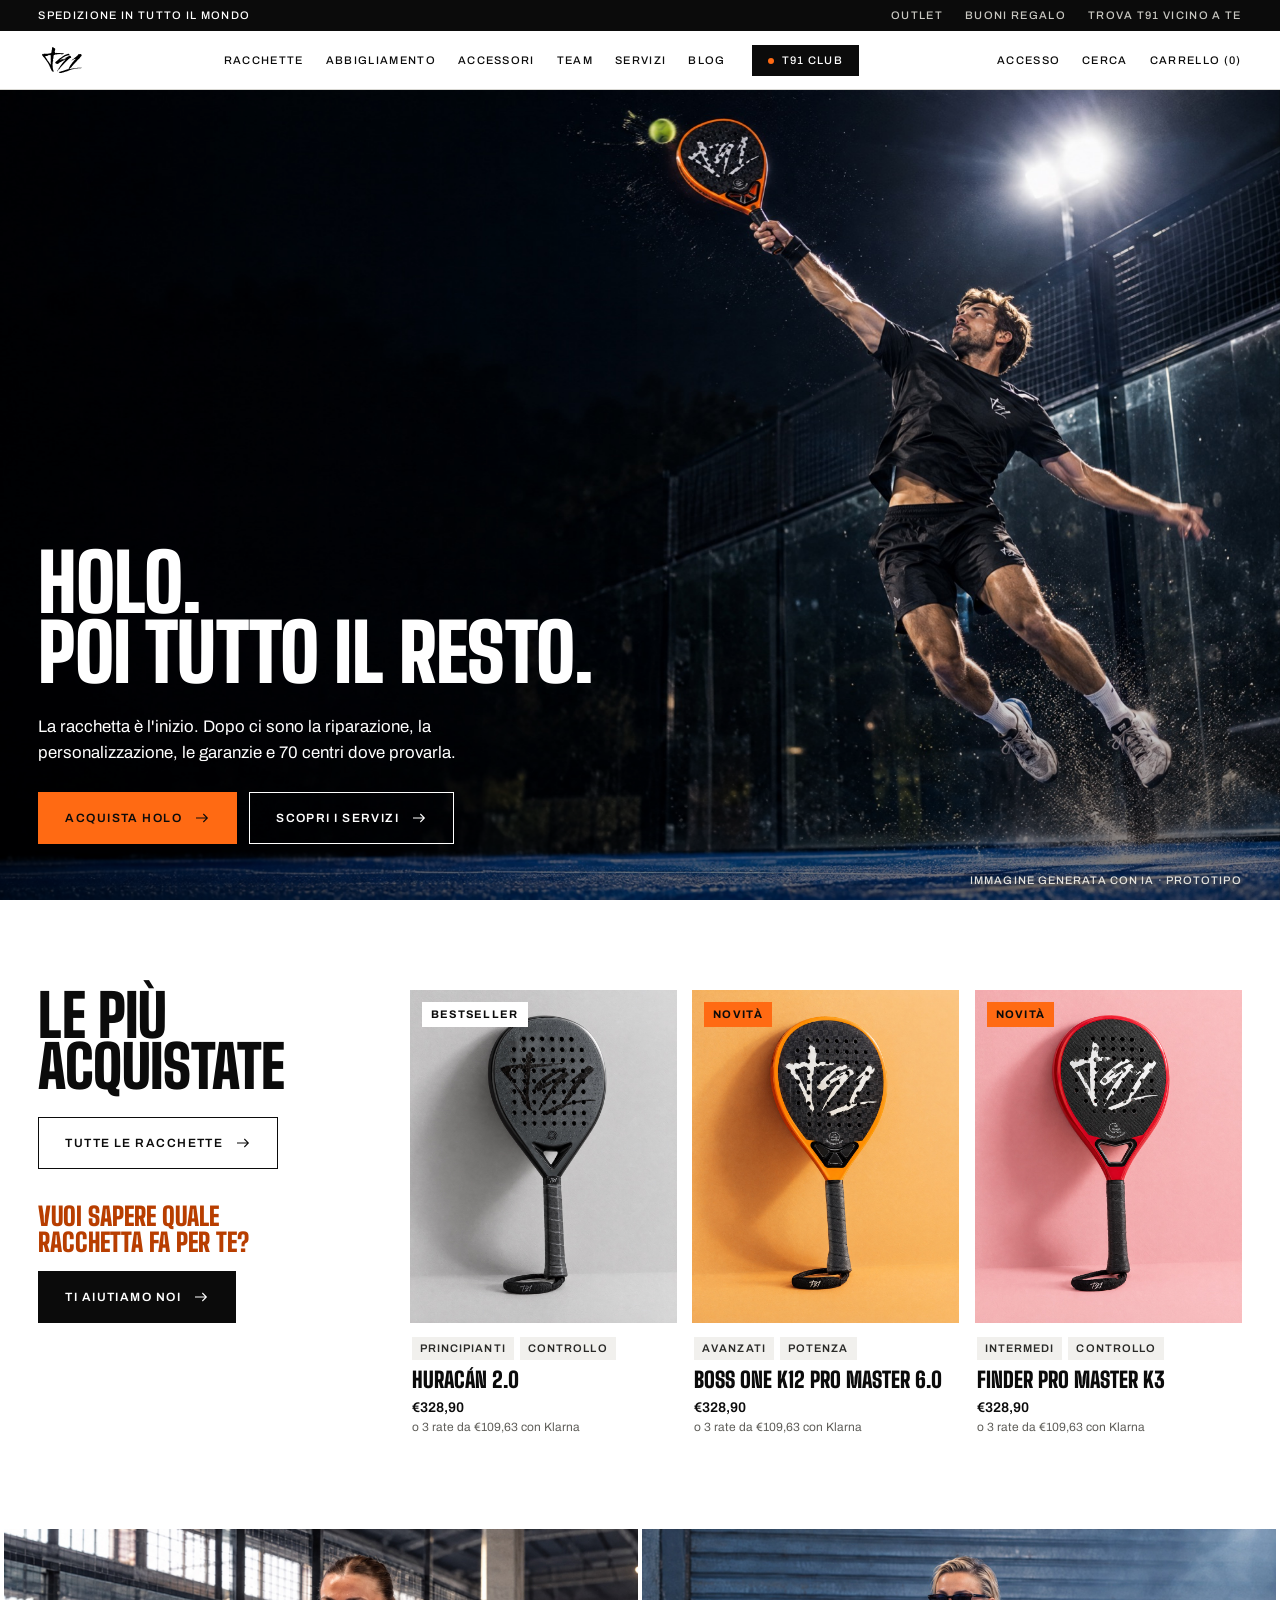
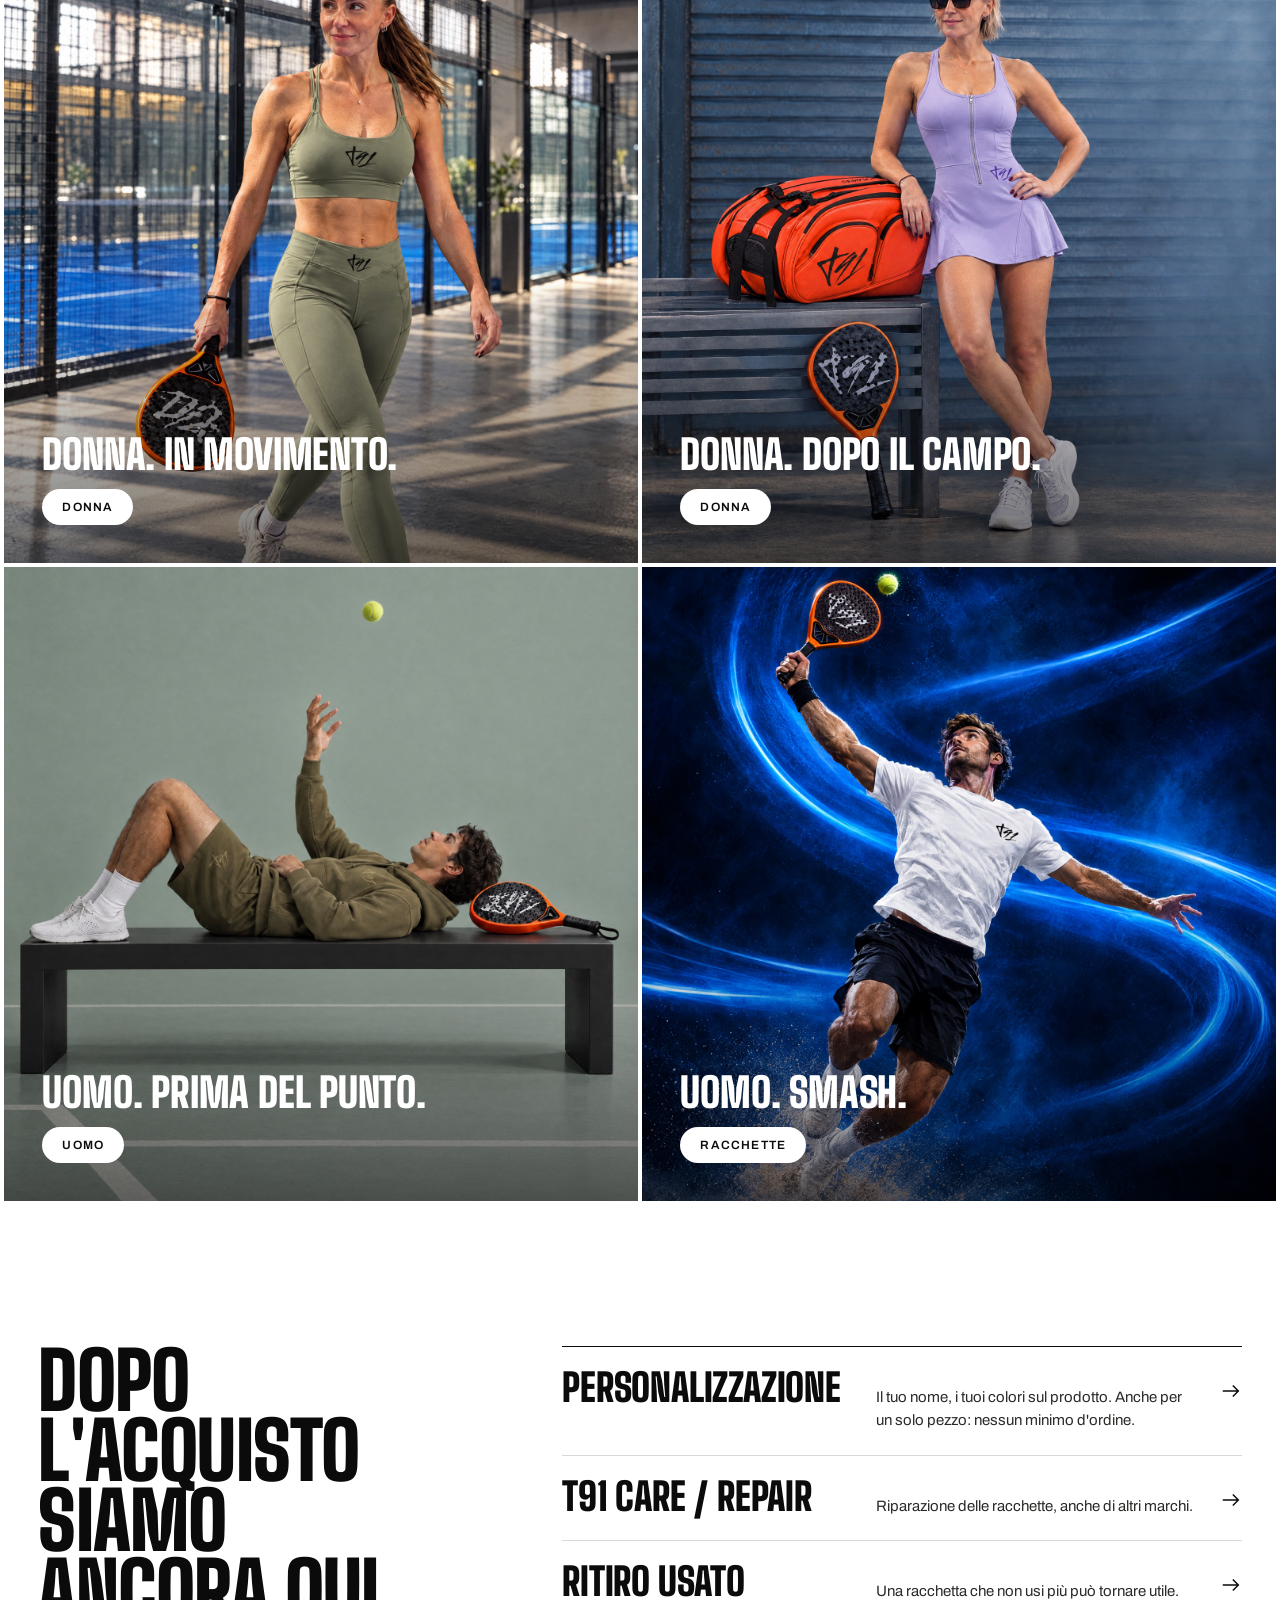
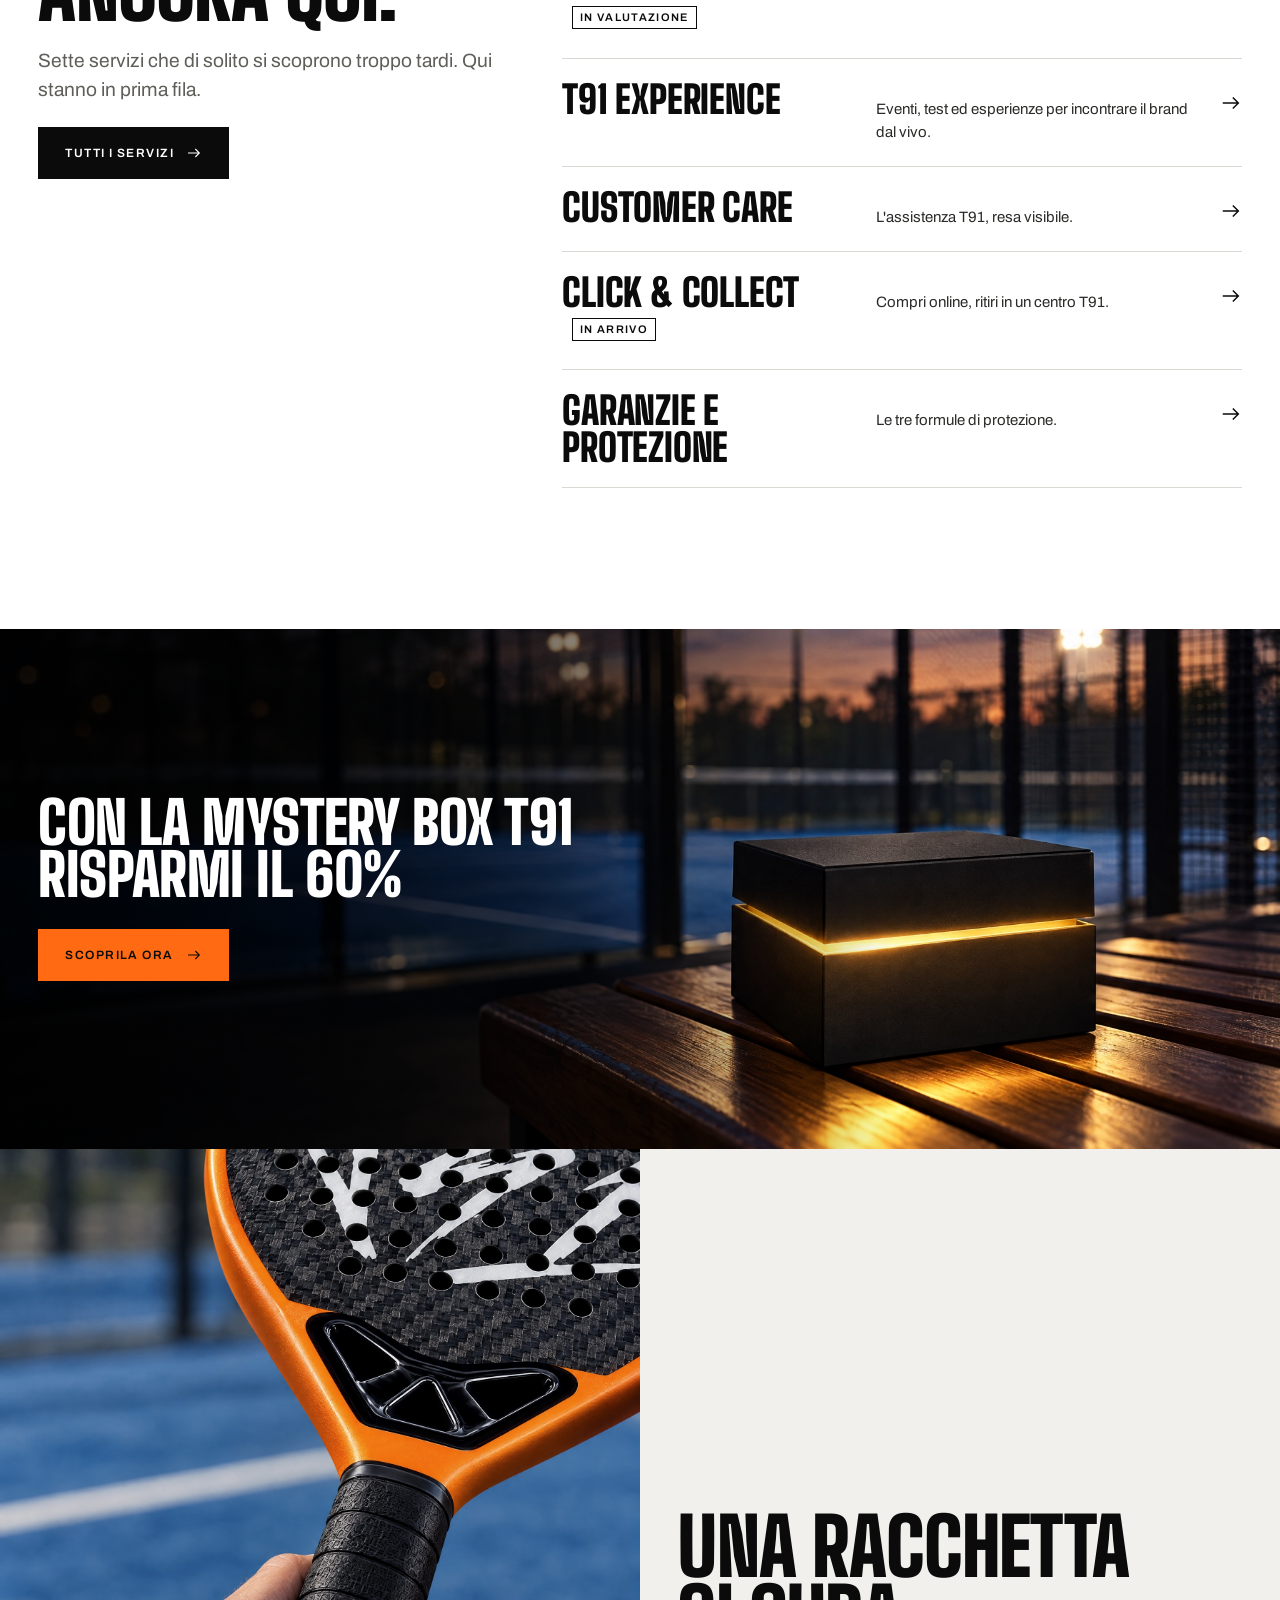
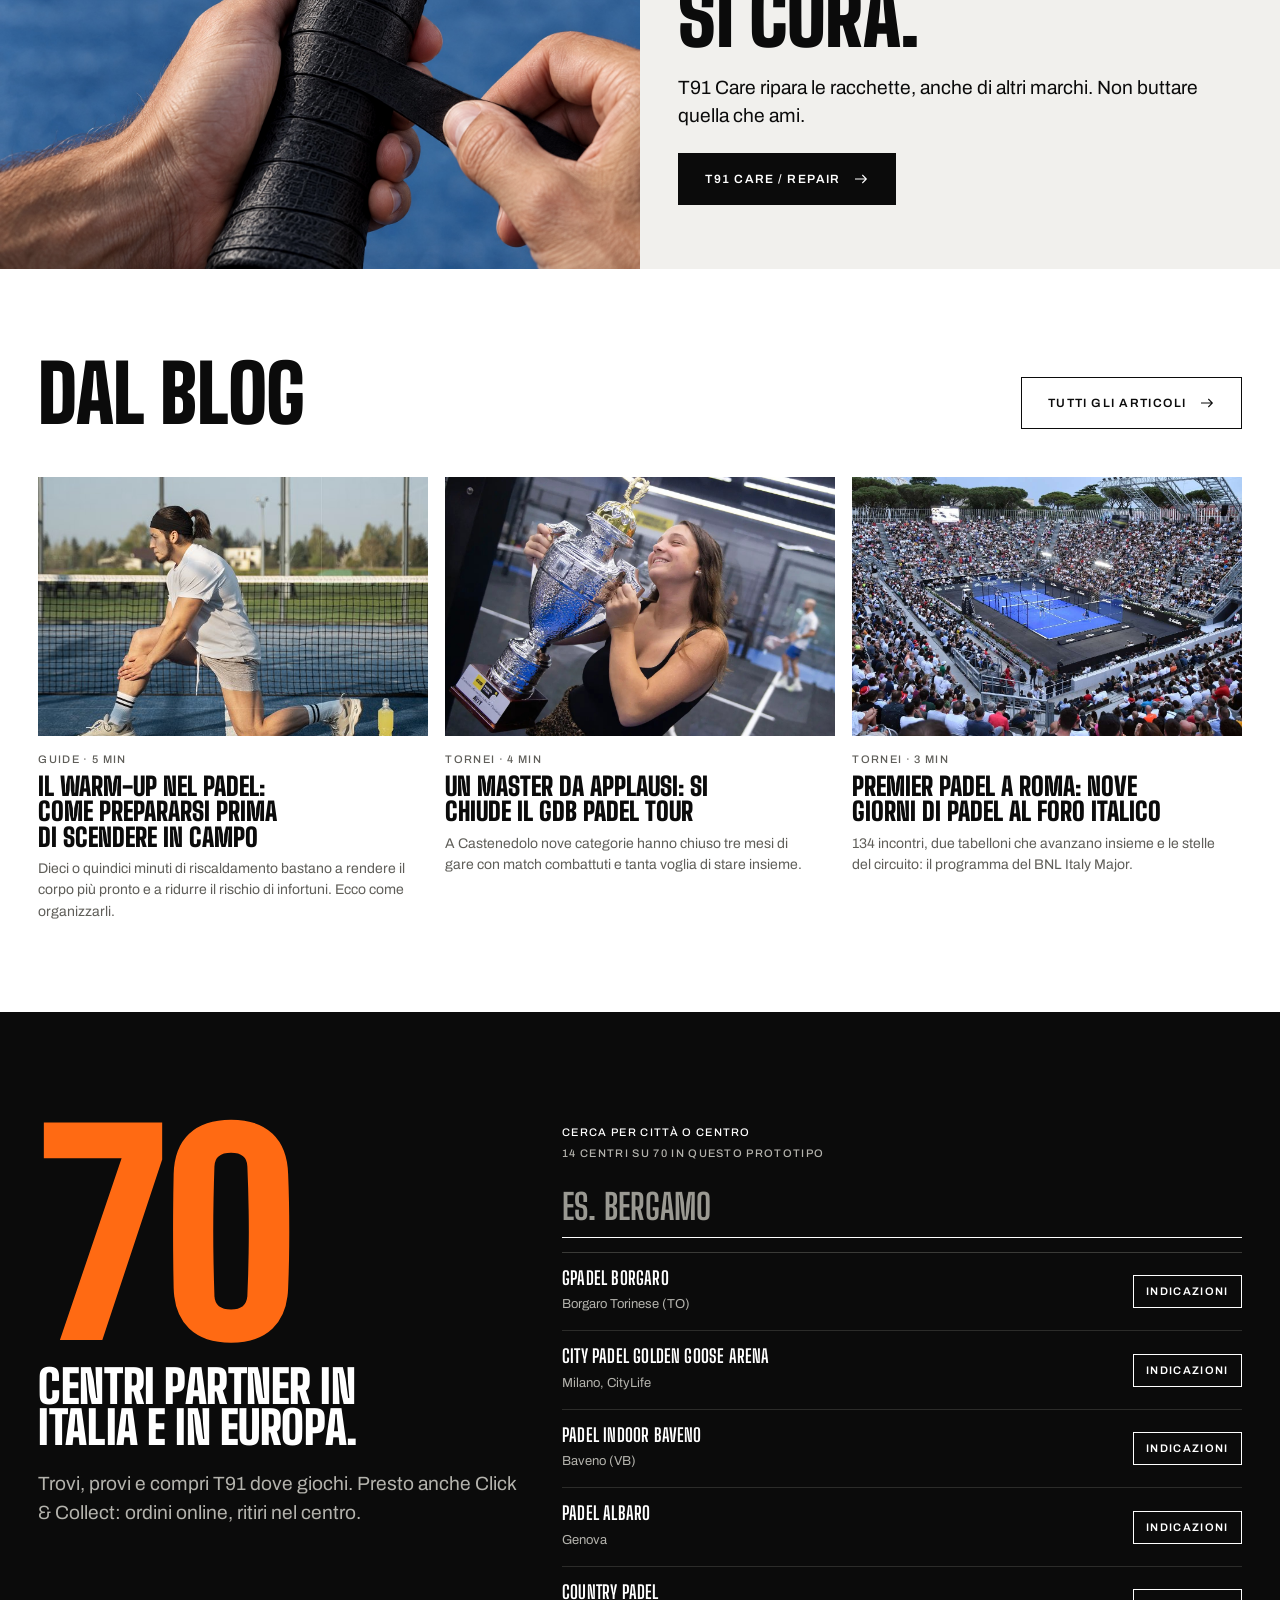
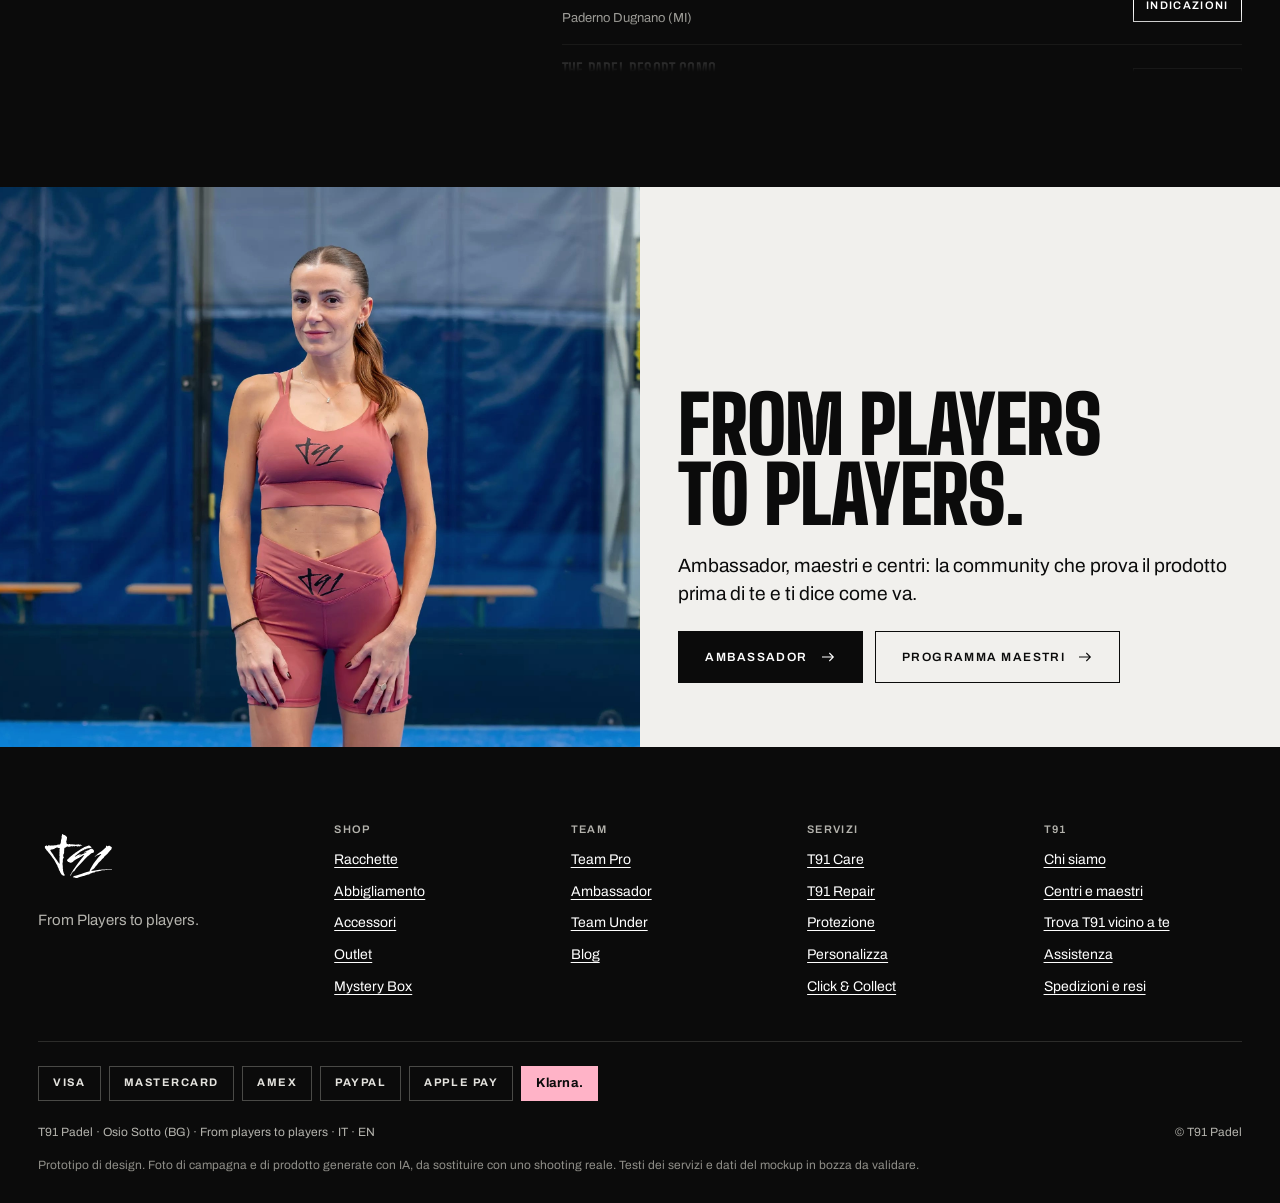
==== commit b44ece1a: "Home: invito al test sotto il titolo di Le piu acquistate Co-Authored-By: Claude Sonnet 5.5 <noreply" ====
--- a/index.html
+++ b/index.html
@@ -8,7 +8,7 @@
 <link rel="preconnect" href="https://fonts.googleapis.com">
 <link rel="preconnect" href="https://fonts.gstatic.com" crossorigin>
 <link href="https://fonts.googleapis.com/css2?family=Archivo:wght@400;500;600;700&family=Big+Shoulders+Display:wght@700;900&display=swap" rel="stylesheet">
-<link rel="stylesheet" href="css/t91.css?v=202610210828">
+<link rel="stylesheet" href="css/t91.css?v=202610210838">
 </head>
 <body>
 <a class="skip" href="#main">Vai ai contenuti</a>
@@ -40,7 +40,8 @@
 </section>
 
 <section class="best wrap" aria-labelledby="best-h">
-<div class="best-t"><h2 id="best-h" class="d d-l">Le pi&ugrave;<br>acquistate</h2><a class="btn line" href="racchette.html">Tutte le racchette <svg viewBox="0 0 24 24" fill="none" stroke="currentColor" stroke-width="1.6" aria-hidden="true"><path d="M3 12h17M14 6l6 6-6 6"/></svg></a></div>
+<div class="best-t"><h2 id="best-h" class="d d-l">Le pi&ugrave;<br>acquistate</h2><a class="btn line" href="racchette.html">Tutte le racchette <svg viewBox="0 0 24 24" fill="none" stroke="currentColor" stroke-width="1.6" aria-hidden="true"><path d="M3 12h17M14 6l6 6-6 6"/></svg></a>
+<div class="best-q"><h3>Vuoi sapere quale racchetta fa per te?</h3><a class="btn ink" href="racchette.html#test">Ti aiutiamo noi <svg viewBox="0 0 24 24" fill="none" stroke="currentColor" stroke-width="1.6" aria-hidden="true"><path d="M3 12h17M14 6l6 6-6 6"/></svg></a></div></div>
 <ul class="best-l"><li class="pc"><div class="pc-ph"><span class="new w">Bestseller</span><a class="pc-img" href="https://t91padel.com/products/huracan-2-0" target="_blank" rel="noopener" tabindex="-1" aria-hidden="true"><img src="assets/racchette/huracan-2-0.jpg" alt="" loading="lazy"></a></div><div class="pc-top"><p class="pc-tg"><span>Principianti</span><span>Controllo</span></p></div><a class="pc-m" href="https://t91padel.com/products/huracan-2-0" target="_blank" rel="noopener"><h3>Hurac&aacute;n 2.0</h3><p class="pc-p">&euro;328,90<small>o 3 rate da &euro;109,63 con Klarna</small></p></a></li><li class="pc"><div class="pc-ph"><span class="new">Novit&agrave;</span><a class="pc-img" href="prodotto-boss-one-k12.html" tabindex="-1" aria-hidden="true"><img src="assets/racchette/boss-one-k12-pro-master.jpg" alt="" loading="lazy"></a></div><div class="pc-top"><p class="pc-tg"><span>Avanzati</span><span>Potenza</span></p></div><a class="pc-m" href="prodotto-boss-one-k12.html"><h3>Boss One K12 Pro Master 6.0</h3><p class="pc-p">&euro;328,90<small>o 3 rate da &euro;109,63 con Klarna</small></p></a></li><li class="pc"><div class="pc-ph"><span class="new">Novit&agrave;</span><a class="pc-img" href="https://t91padel.com/products/finder-pro-master-k3" target="_blank" rel="noopener" tabindex="-1" aria-hidden="true"><img src="assets/racchette/finder-pro-master-k3.jpg" alt="" loading="lazy"></a></div><div class="pc-top"><p class="pc-tg"><span>Intermedi</span><span>Controllo</span></p></div><a class="pc-m" href="https://t91padel.com/products/finder-pro-master-k3" target="_blank" rel="noopener"><h3>Finder Pro Master K3</h3><p class="pc-p">&euro;328,90<small>o 3 rate da &euro;109,63 con Klarna</small></p></a></li></ul>
 </section>
 
@@ -143,6 +144,6 @@
 <div class="base"><span>T91 Padel &middot; Osio Sotto (BG) &middot; From players to players &middot; IT &middot; EN</span><span>&copy; T91 Padel</span></div>
 <p class="proto">Prototipo di design. Foto di campagna e di prodotto generate con IA, da sostituire con uno shooting reale. Testi dei servizi e dati del mockup in bozza da validare.</p>
 </footer>
-<script src="js/t91.js?v=202610210828"></script>
+<script src="js/t91.js?v=202610210838"></script>
 </body>
 </html>
--- a/css/t91.css
+++ b/css/t91.css
@@ -802,3 +802,9 @@
 .bgrid.two{grid-template-columns:repeat(3,minmax(0,1fr))}
 .help h2{max-width:20ch}
 @media(max-width:900px){.bgrid.two{grid-template-columns:minmax(0,1fr)}}
+
+/* Le più acquistate: invito al test, in basso a sinistra, alla base delle foto */
+.best-t{align-content:space-between;grid-template-rows:auto auto 1fr}
+.best-q{align-self:end;display:grid;gap:16px;justify-items:start;max-width:30ch}
+.best-q h3{font:900 clamp(1.4rem,2vw,1.9rem)/1 var(--display);text-transform:uppercase;color:var(--orange-ink);text-wrap:balance}
+@media(max-width:1000px){.best-q{margin-top:8px}}
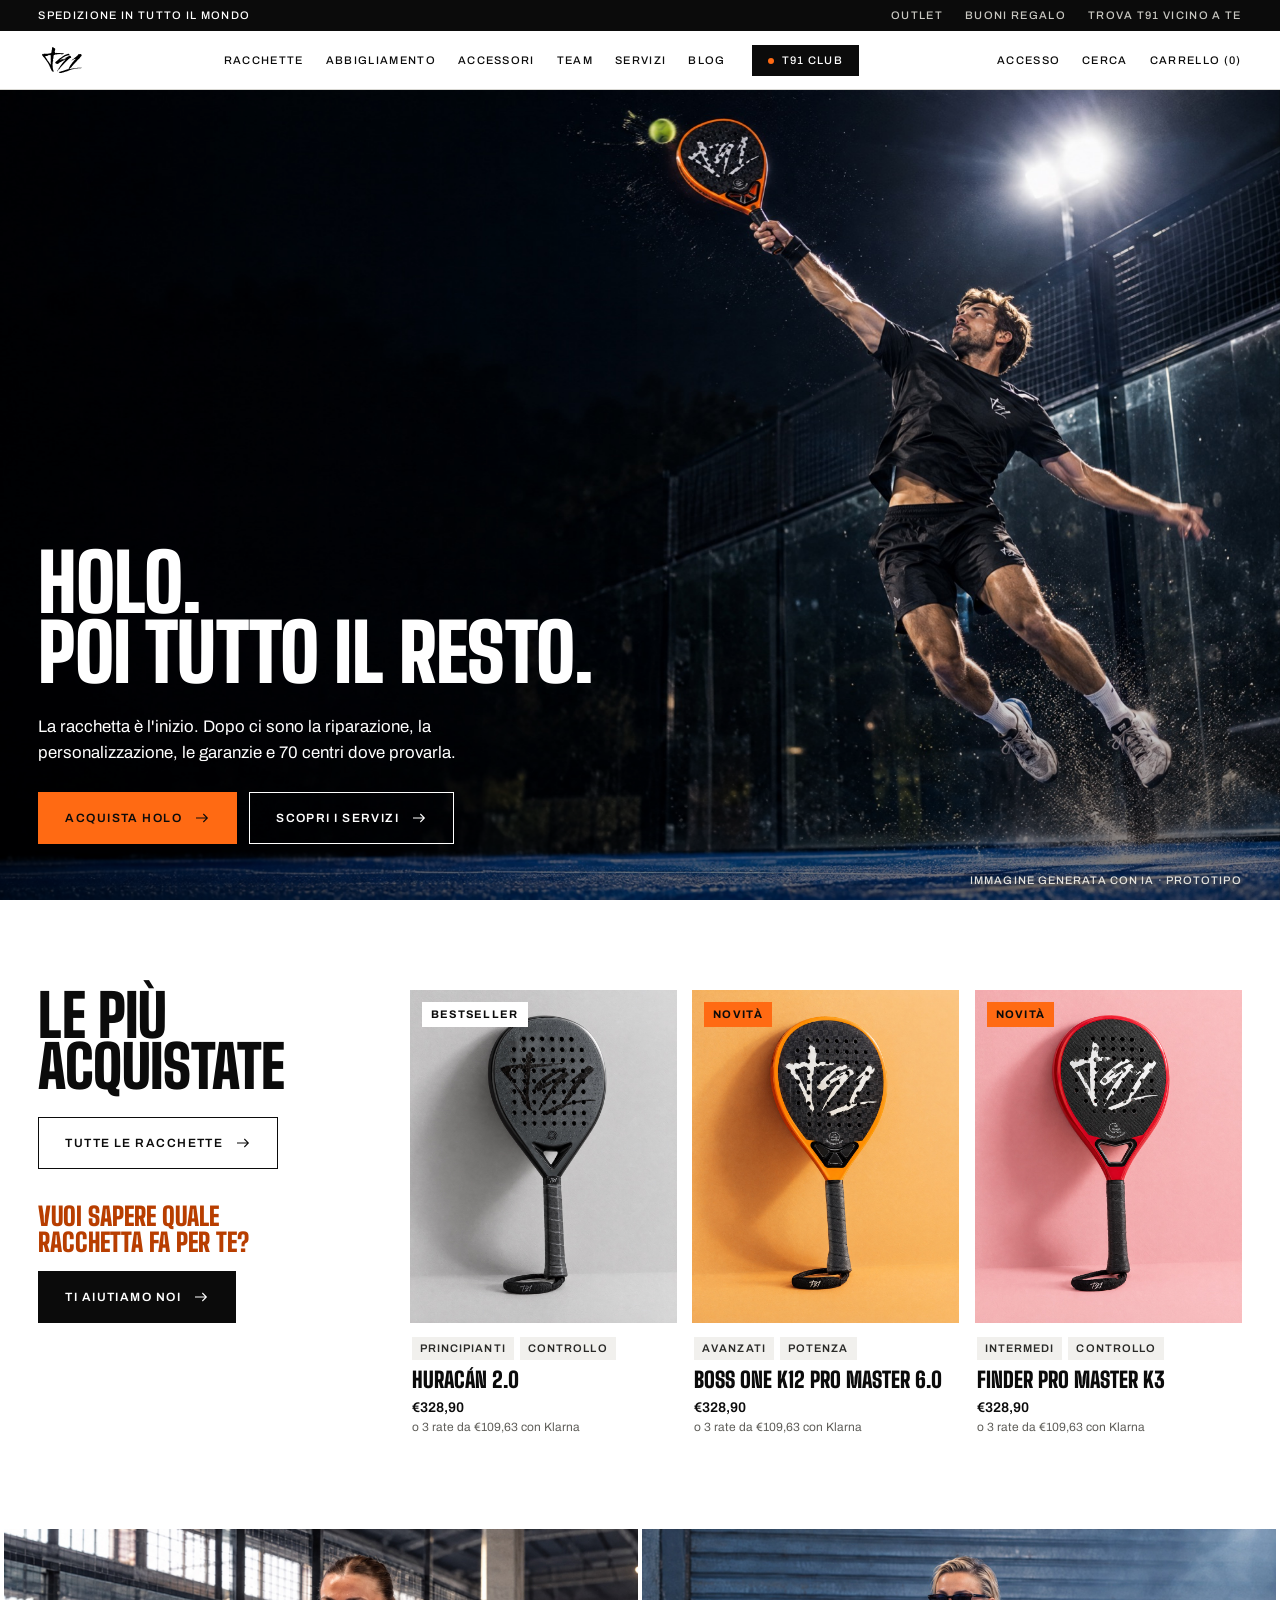
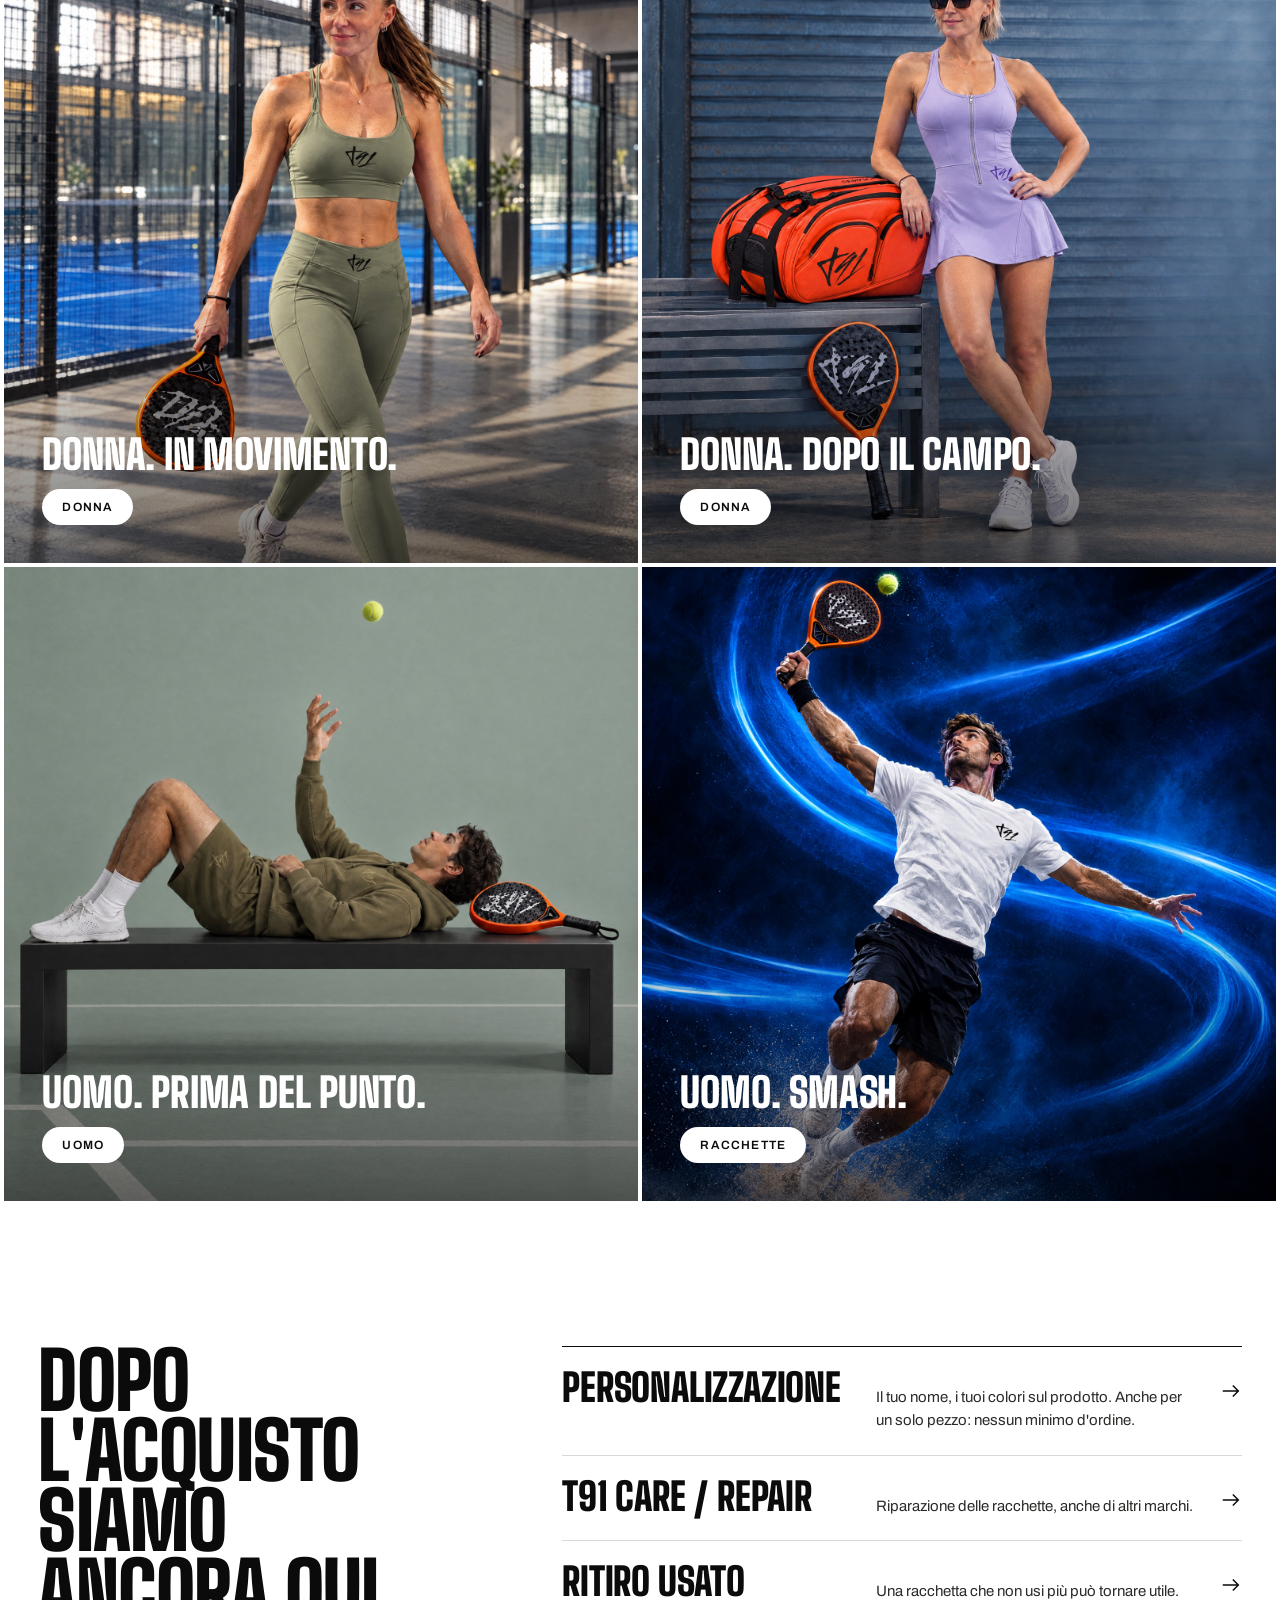
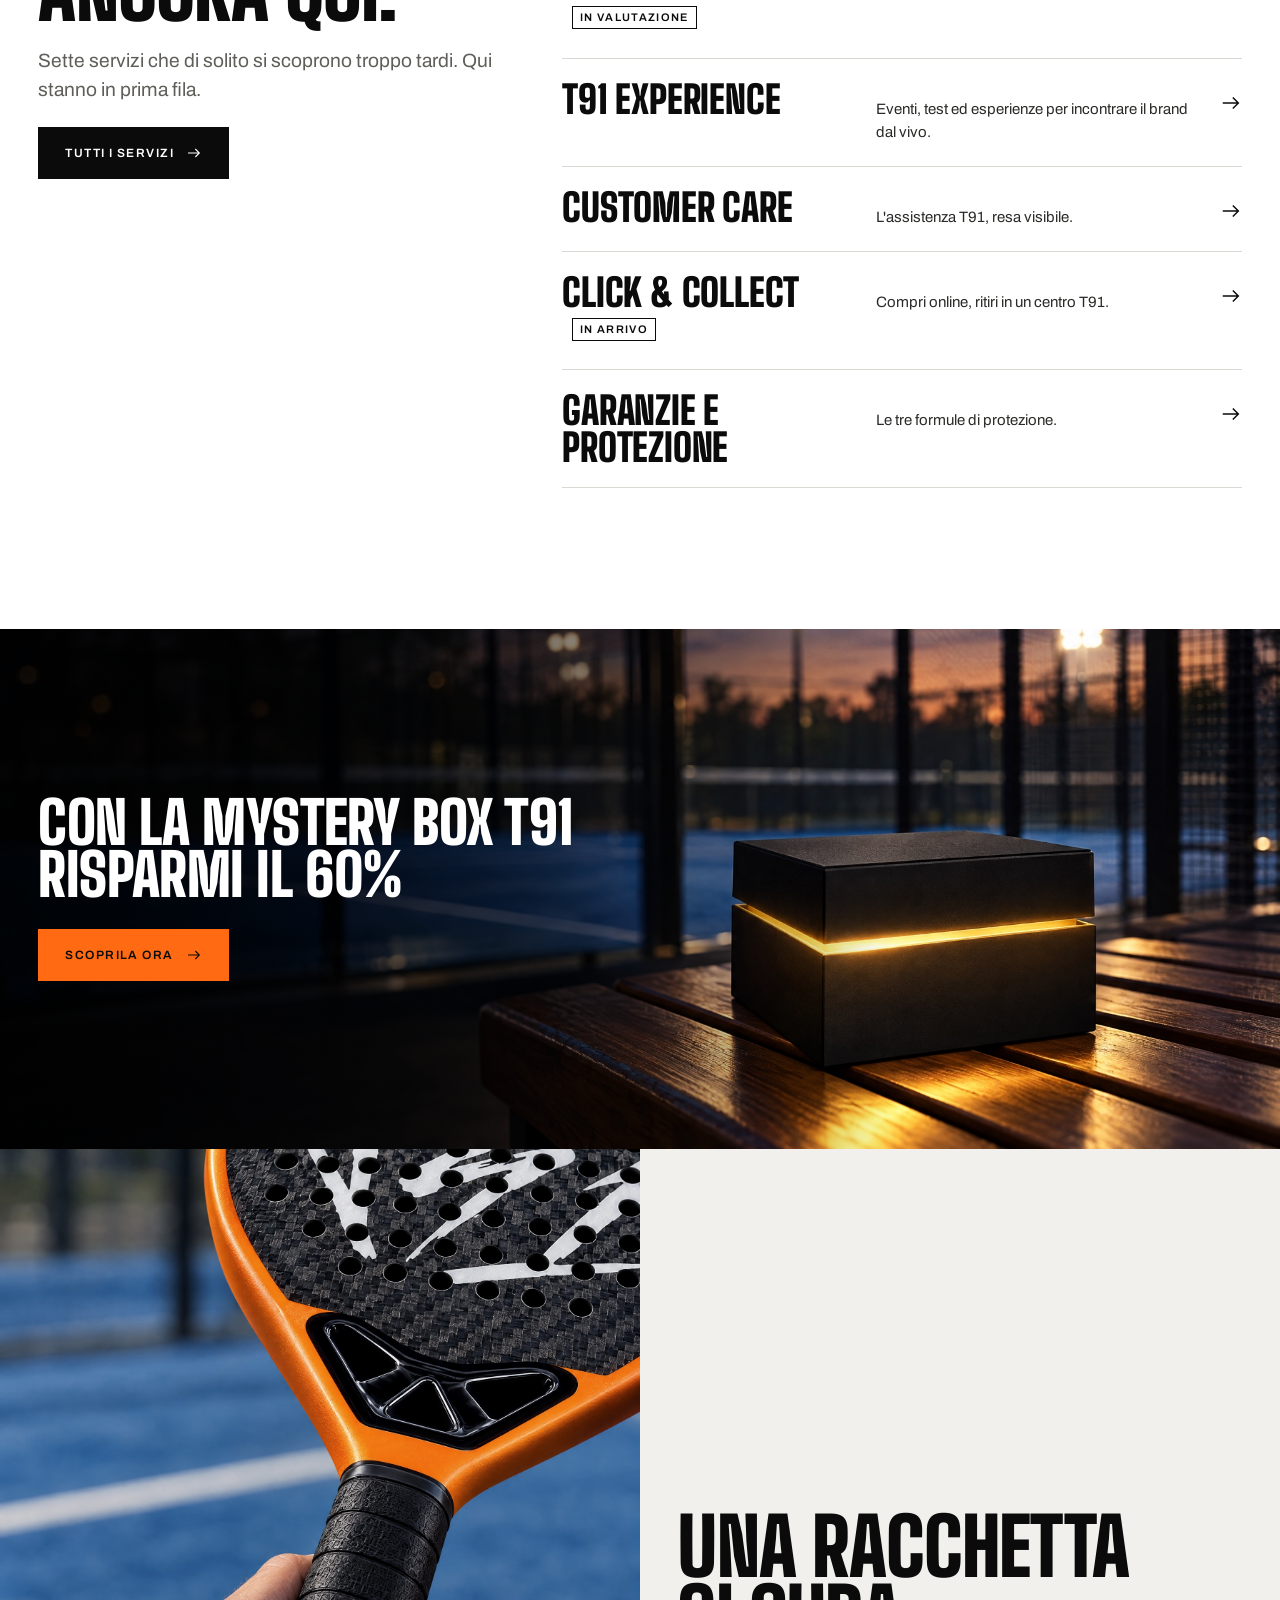
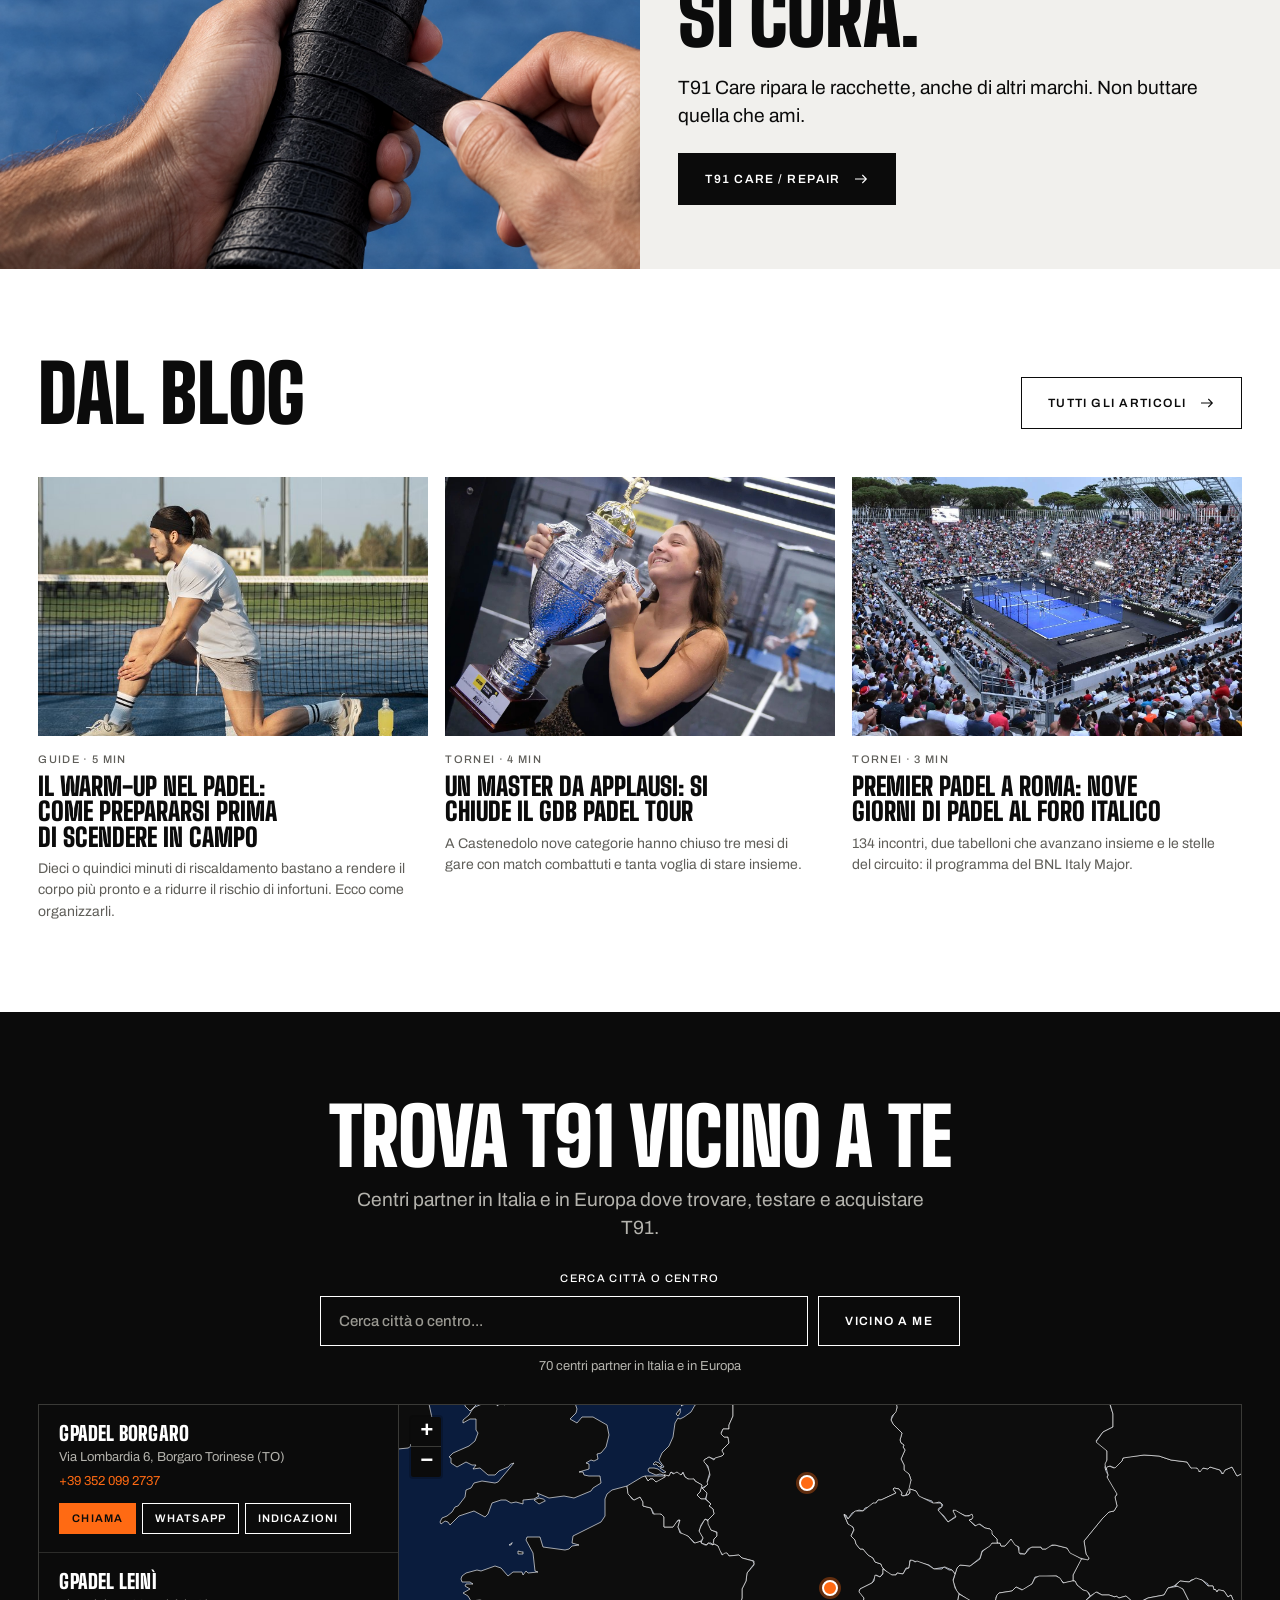
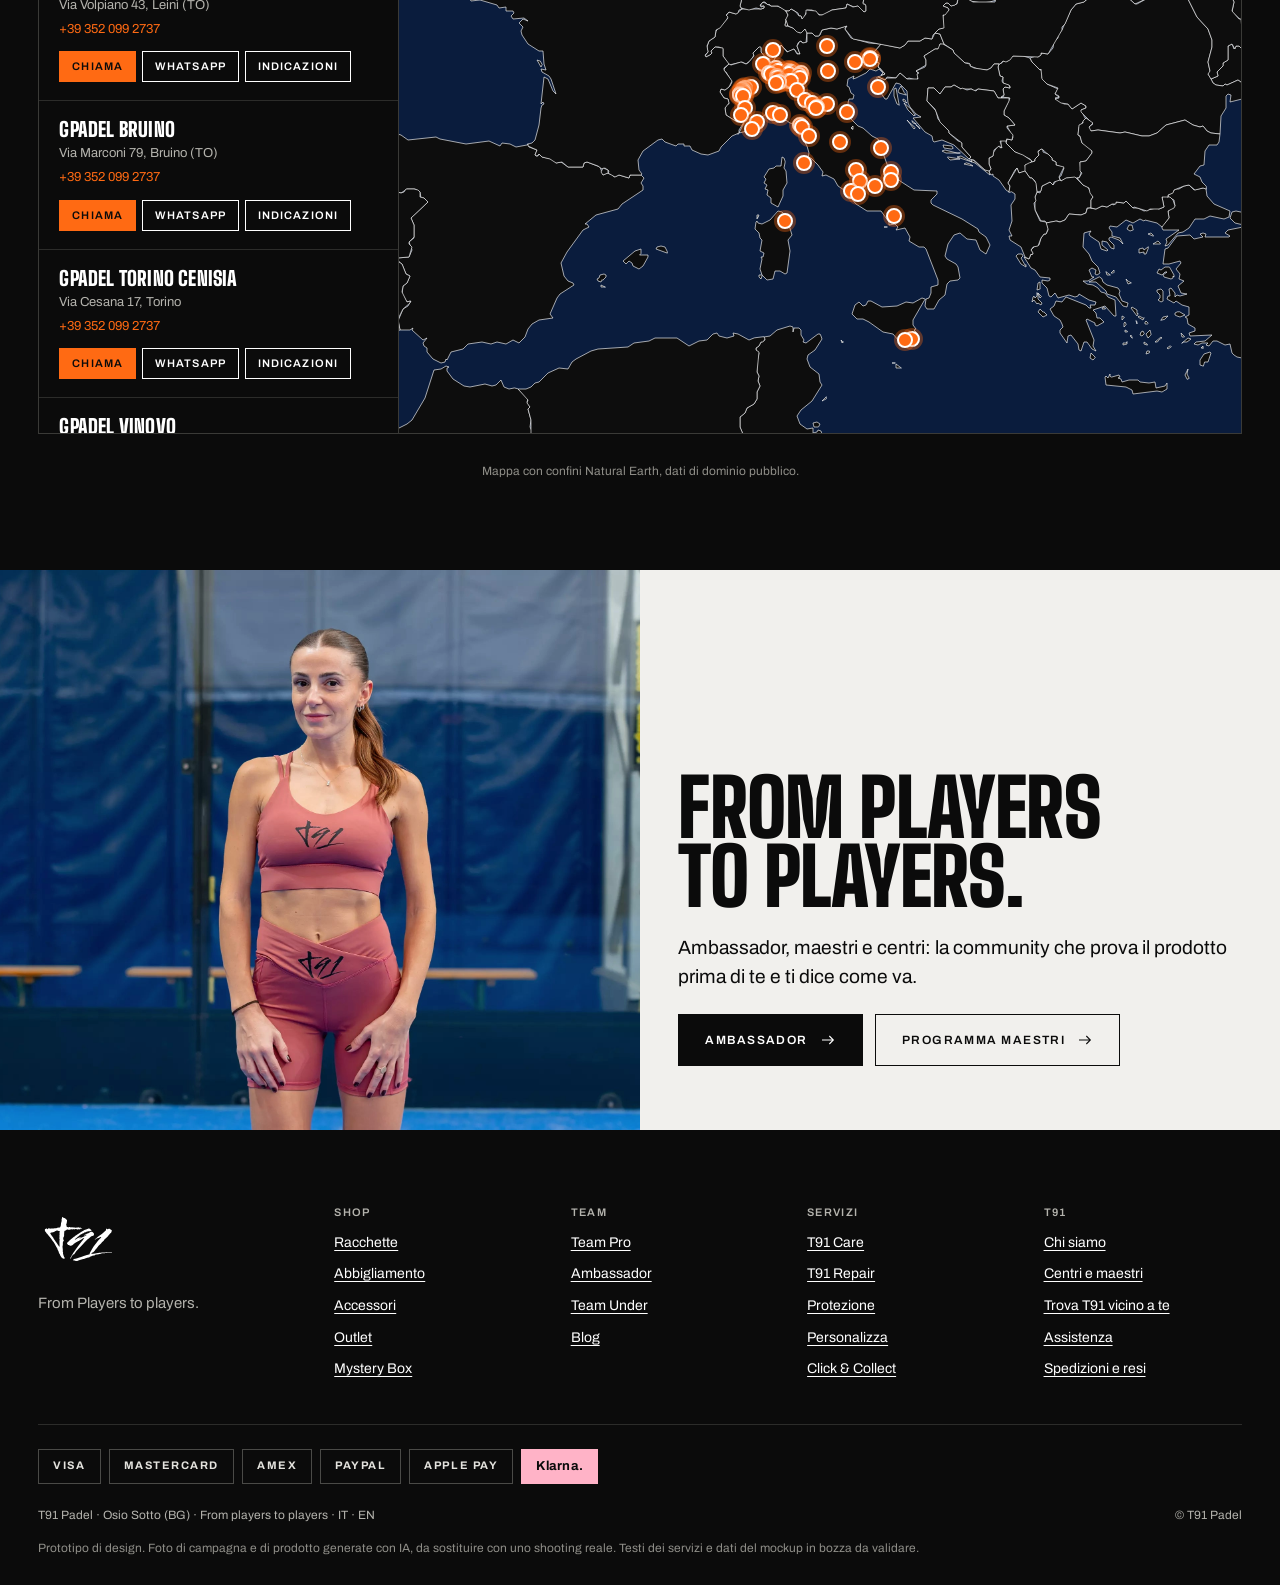
==== commit 6bddc659: "Home: mappa e elenco dei 70 centri nella fascia nera Leaflet con mare blu scuro e confini bianchi, r" ====
--- a/index.html
+++ b/index.html
@@ -8,7 +8,7 @@
 <link rel="preconnect" href="https://fonts.googleapis.com">
 <link rel="preconnect" href="https://fonts.gstatic.com" crossorigin>
 <link href="https://fonts.googleapis.com/css2?family=Archivo:wght@400;500;600;700&family=Big+Shoulders+Display:wght@700;900&display=swap" rel="stylesheet">
-<link rel="stylesheet" href="css/t91.css?v=202610210838">
+<link rel="stylesheet" href="css/t91.css?v=202610210846">
 </head>
 <body>
 <a class="skip" href="#main">Vai ai contenuti</a>
@@ -89,36 +89,20 @@
 <ul class="bgrid three"><li class="bp" data-cat="Guide"><a href="articolo-warm-up-nel-padel.html"><div class="bp-i"><img src="assets/blog/warm-up.jpg" alt="Giocatore in ginocchio sul campo da padel mentre si allunga prima della partita" loading="lazy"></div><div class="bp-t"><span class="cap mut">Guide &middot; 5 min</span><h3>Il warm-up nel padel: come prepararsi prima di scendere in campo</h3><p>Dieci o quindici minuti di riscaldamento bastano a rendere il corpo più pronto e a ridurre il rischio di infortuni. Ecco come organizzarli.</p></div></a></li><li class="bp" data-cat="Tornei"><a href="articolo-gdb-padel-tour-master.html"><div class="bp-i"><img src="assets/blog/gdb-padel-tour.jpg" alt="Una giocatrice festeggia sollevando il trofeo alla finale del Master" loading="lazy"></div><div class="bp-t"><span class="cap mut">Tornei &middot; 4 min</span><h3>Un Master da applausi: si chiude il GdB Padel Tour</h3><p>A Castenedolo nove categorie hanno chiuso tre mesi di gare con match combattuti e tanta voglia di stare insieme.</p></div></a></li><li class="bp" data-cat="Tornei"><a href="articolo-bnl-italy-major-premier-padel.html"><div class="bp-i"><img src="assets/blog/foro-italico.jpg" alt="Il campo centrale del Foro Italico pieno di pubblico durante il torneo di padel" loading="lazy"></div><div class="bp-t"><span class="cap mut">Tornei &middot; 3 min</span><h3>Premier Padel a Roma: nove giorni di padel al Foro Italico</h3><p>134 incontri, due tabelloni che avanzano insieme e le stelle del circuito: il programma del BNL Italy Major.</p></div></a></li></ul>
 </section>
 
-<section class="dark" id="centri" aria-labelledby="c-h">
-<div class="wrap"><div class="centres">
-<div style="display:grid;gap:22px;align-content:start">
-<div class="big" aria-hidden="true">70</div>
-<h2 id="c-h" class="d d-m">Centri partner in Italia e in Europa.</h2>
-<p class="lede mut">Trovi, provi e compri T91 dove giochi. Presto anche Click &amp; Collect: ordini online, ritiri nel centro.</p>
+<section class="dark cm" id="centri" aria-labelledby="c-h">
+<div class="wrap">
+<div class="cm-h"><h2 id="c-h" class="d d-l">Trova T91 vicino a te</h2><p class="lede mut">Centri partner in Italia e in Europa dove trovare, testare e acquistare T91.</p></div>
+<div class="cm-s">
+<label class="cap" for="q">Cerca citt&agrave; o centro</label>
+<div class="cm-r"><input id="q" type="search" placeholder="Cerca citt&agrave; o centro..." autocomplete="off"><button type="button" class="btn line" id="near">Vicino a me</button></div>
+<p class="cm-n" id="cmn" aria-live="polite">70 centri partner in Italia e in Europa</p>
 </div>
-<div class="find">
-<label for="q">Cerca per citt&agrave; o centro</label>
-<p class="cap mut" style="margin:-6px 0 0">14 centri su 70 in questo prototipo</p>
-<input id="q" type="search" placeholder="Es. Bergamo" autocomplete="off">
-<ul class="clist" id="clist" tabindex="0" aria-label="Elenco dei centri partner (14 di 70)">
-<li data-s="gpadel borgaro borgaro torinese (to)"><div><b>Gpadel Borgaro</b><br><span>Borgaro Torinese (TO)</span></div><a href="#" aria-label="Indicazioni per Gpadel Borgaro">Indicazioni</a></li>
-<li data-s="city padel golden goose arena milano, citylife"><div><b>City Padel Golden Goose Arena</b><br><span>Milano, CityLife</span></div><a href="#" aria-label="Indicazioni per City Padel Golden Goose Arena">Indicazioni</a></li>
-<li data-s="padel indoor baveno baveno (vb)"><div><b>Padel Indoor Baveno</b><br><span>Baveno (VB)</span></div><a href="#" aria-label="Indicazioni per Padel Indoor Baveno">Indicazioni</a></li>
-<li data-s="padel albaro genova"><div><b>Padel Albaro</b><br><span>Genova</span></div><a href="#" aria-label="Indicazioni per Padel Albaro">Indicazioni</a></li>
-<li data-s="country padel paderno dugnano (mi)"><div><b>Country Padel</b><br><span>Paderno Dugnano (MI)</span></div><a href="#" aria-label="Indicazioni per Country Padel">Indicazioni</a></li>
-<li data-s="the padel resort como como"><div><b>The Padel Resort Como</b><br><span>Como</span></div><a href="#" aria-label="Indicazioni per The Padel Resort Como">Indicazioni</a></li>
-<li data-s="yep padel albano sant'alessandro (bg)"><div><b>Yep Padel</b><br><span>Albano Sant'Alessandro (BG)</span></div><a href="#" aria-label="Indicazioni per Yep Padel">Indicazioni</a></li>
-<li data-s="contra padel roma"><div><b>Contra Padel</b><br><span>Roma</span></div><a href="#" aria-label="Indicazioni per Contra Padel">Indicazioni</a></li>
-<li data-s="colognola racquet club bergamo"><div><b>Colognola Racquet Club</b><br><span>Bergamo</span></div><a href="#" aria-label="Indicazioni per Colognola Racquet Club">Indicazioni</a></li>
-<li data-s="padel prime osio sotto (bg)"><div><b>Padel Prime</b><br><span>Osio Sotto (BG)</span></div><a href="#" aria-label="Indicazioni per Padel Prime">Indicazioni</a></li>
-<li data-s="tarta padel noto (sr), sicilia"><div><b>Tarta Padel</b><br><span>Noto (SR), Sicilia</span></div><a href="#" aria-label="Indicazioni per Tarta Padel">Indicazioni</a></li>
-<li data-s="padel poreč poreč, croazia"><div><b>Padel Poreč</b><br><span>Poreč, Croazia</span></div><a href="#" aria-label="Indicazioni per Padel Poreč">Indicazioni</a></li>
-<li data-s="the padel lab biasca, svizzera"><div><b>The Padel Lab</b><br><span>Biasca, Svizzera</span></div><a href="#" aria-label="Indicazioni per The Padel Lab">Indicazioni</a></li>
-<li data-s="padel seasons monaco di baviera, germania"><div><b>Padel Seasons</b><br><span>Monaco di Baviera, Germania</span></div><a href="#" aria-label="Indicazioni per Padel Seasons">Indicazioni</a></li>
-</ul>
-<p class="empty" id="none" hidden>Nessun centro trovato. Scrivici: ne stiamo aggiungendo.</p>
+<div class="cm-p">
+<ul class="cm-l" id="clist" tabindex="0" aria-label="Elenco dei centri partner"></ul>
+<div class="cm-m" id="cmap" role="application" aria-label="Mappa dei centri partner T91"></div>
 </div>
-</div></div>
+<p class="cm-c">Mappa con confini Natural Earth, dati di dominio pubblico.</p>
+</div>
 </section>
 
 <section class="split">
@@ -144,6 +128,7 @@
 <div class="base"><span>T91 Padel &middot; Osio Sotto (BG) &middot; From players to players &middot; IT &middot; EN</span><span>&copy; T91 Padel</span></div>
 <p class="proto">Prototipo di design. Foto di campagna e di prodotto generate con IA, da sostituire con uno shooting reale. Testi dei servizi e dati del mockup in bozza da validare.</p>
 </footer>
-<script src="js/t91.js?v=202610210838"></script>
+<script src="js/t91.js?v=202610210846"></script>
+<script src="js/centri.js?v=202610210846" defer></script>
 </body>
 </html>
--- a/css/t91.css
+++ b/css/t91.css
@@ -808,3 +808,45 @@
 .best-q{align-self:end;display:grid;gap:16px;justify-items:start;max-width:30ch}
 .best-q h3{font:900 clamp(1.4rem,2vw,1.9rem)/1 var(--display);text-transform:uppercase;color:var(--orange-ink);text-wrap:balance}
 @media(max-width:1000px){.best-q{margin-top:8px}}
+
+/* ---------- Trova T91: elenco e mappa nella fascia nera ---------- */
+.cm .wrap{padding-block:clamp(48px,7vw,96px);display:grid;gap:28px}
+.cm-h{display:grid;gap:14px;justify-items:center;text-align:center}
+.cm-h h2{max-width:none}
+.cm-s{display:grid;gap:10px;justify-items:center;text-align:center}
+.cm-r{display:flex;gap:10px;width:min(640px,100%)}
+.cm-r input{flex:1;min-width:0;background:transparent;border:1px solid #fff;color:#fff;font:500 15px/1 var(--body);padding:16px 18px;border-radius:0}
+.cm-r input::placeholder{color:#9a9992}
+.cm-r input:focus{outline:2px solid var(--orange);outline-offset:-2px}
+.cm-r .btn{white-space:nowrap}
+.cm-n{font-size:13px;color:#b4b3ad}
+.cm-p{display:grid;grid-template-columns:minmax(280px,360px) minmax(0,1fr);border:1px solid #3a3a37;height:min(70vh,640px);min-height:440px}
+.cm-l{list-style:none;overflow:auto;border-right:1px solid #3a3a37;scrollbar-color:#555 #0b0b0b}
+.cm-l li{display:grid;gap:4px;padding:18px 20px;border-bottom:1px solid #2c2c2a;cursor:pointer;transition:background .2s}
+.cm-l li:hover,.cm-l li.on{background:#161615}
+.cm-l li.on{box-shadow:inset 0 0 0 1px var(--orange)}
+.cm-l li.cm-e{cursor:default;color:#b4b3ad}
+.cm-t{display:flex;justify-content:space-between;gap:10px;align-items:baseline}
+.cm-t b{font:900 1.25rem/1 var(--display);text-transform:uppercase;letter-spacing:.01em}
+.cm-d{font:600 11px/1 var(--body);letter-spacing:.08em;color:var(--orange);white-space:nowrap}
+.cm-a{font-size:13px;color:#b4b3ad}
+.cm-ph{font-size:13px;color:var(--orange);font-variant-numeric:tabular-nums}
+.cm-b{display:flex;gap:6px;flex-wrap:wrap;margin-top:8px}
+.cm-b a{font:600 11px/1 var(--body);letter-spacing:.1em;text-transform:uppercase;text-decoration:none;color:#fff;border:1px solid #fff;padding:9px 12px;transition:background .2s,color .2s}
+.cm-b a:hover{background:#fff;color:var(--ink)}
+.cm-b .cm-call{background:var(--orange);border-color:var(--orange);color:var(--ink)}
+.cm-b .cm-call:hover{background:#fff;border-color:#fff}
+.cm-m{background:#0a1c3d;min-height:0;position:relative}
+.cm-m .leaflet-container{background:#0a1c3d;font-family:var(--body)}
+.cm-pin i{display:block;width:16px;height:16px;margin:3px;border-radius:50%;background:var(--orange);border:2px solid #fff;box-shadow:0 0 0 3px rgba(255,106,19,.35);transition:transform .2s}
+.cm-pin:hover i,.cm-pin.on i{transform:scale(1.35)}
+.cm-pin:focus-visible{outline:2px solid #fff;outline-offset:2px;border-radius:50%}
+.cm-m .leaflet-control-zoom a{background:#0b0b0b;color:#fff;border-color:#3a3a37;border-radius:0}
+.cm-m .leaflet-control-zoom a:hover{background:#fff;color:#0b0b0b}
+.cm-c{font-size:12px;color:#8f8e88;text-align:center}
+@media(max-width:900px){
+  .cm-p{grid-template-columns:minmax(0,1fr);grid-template-rows:auto 380px;height:auto}
+  .cm-l{max-height:360px;border-right:0;border-bottom:1px solid #3a3a37}
+  .cm-r{flex-wrap:wrap}
+  .cm-r .btn{flex:1}
+}
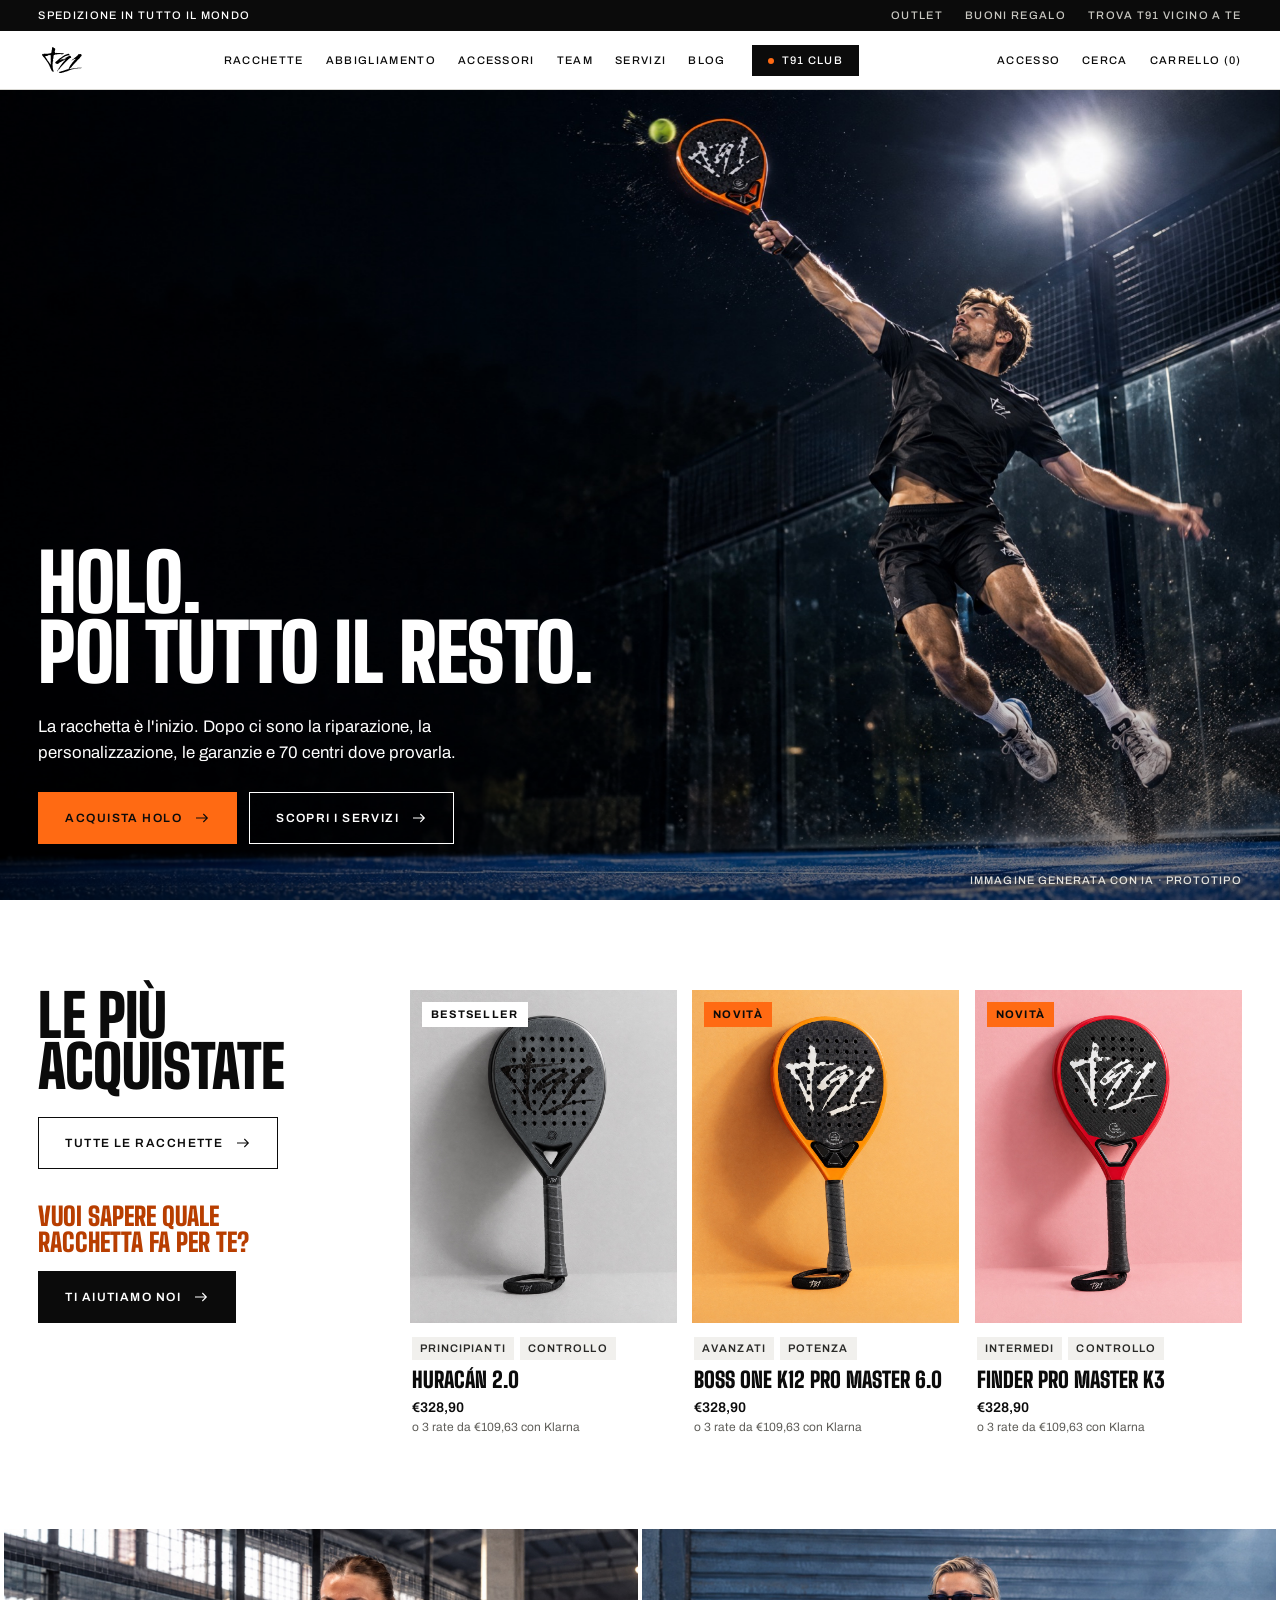
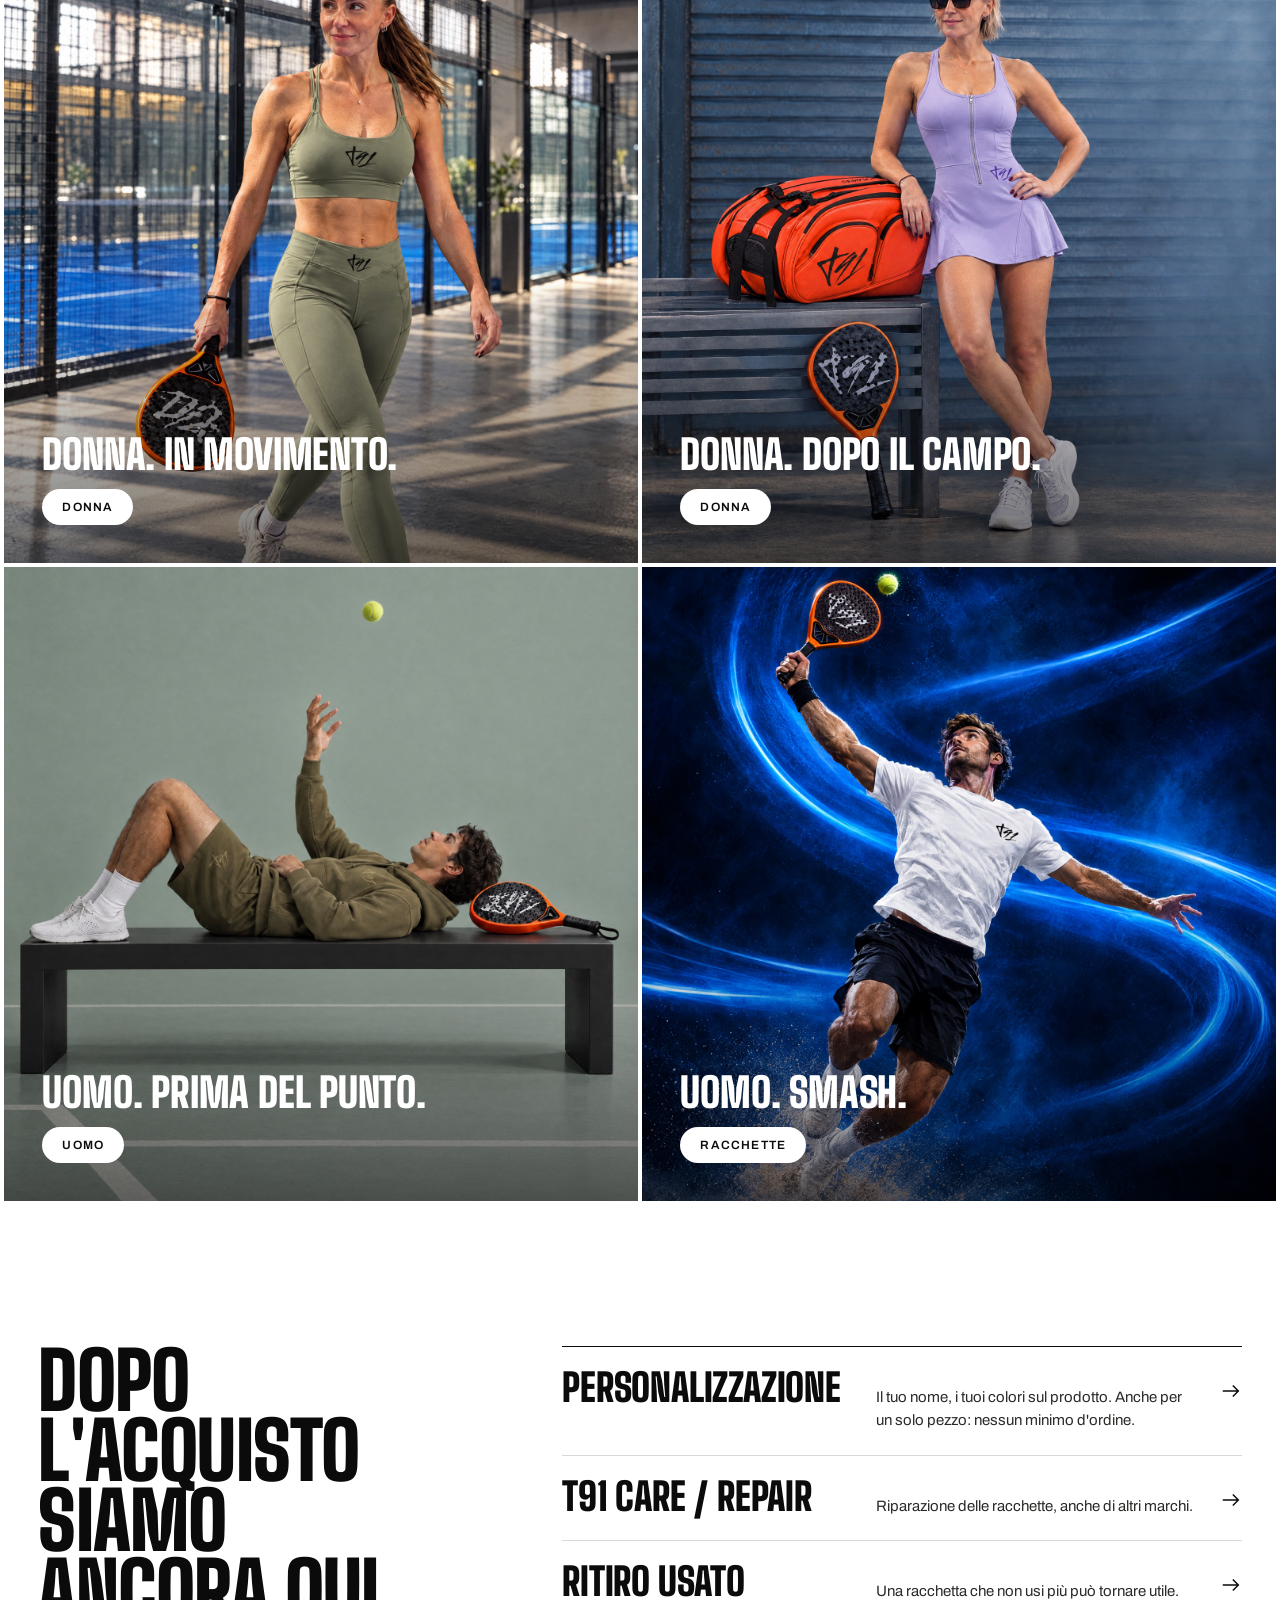
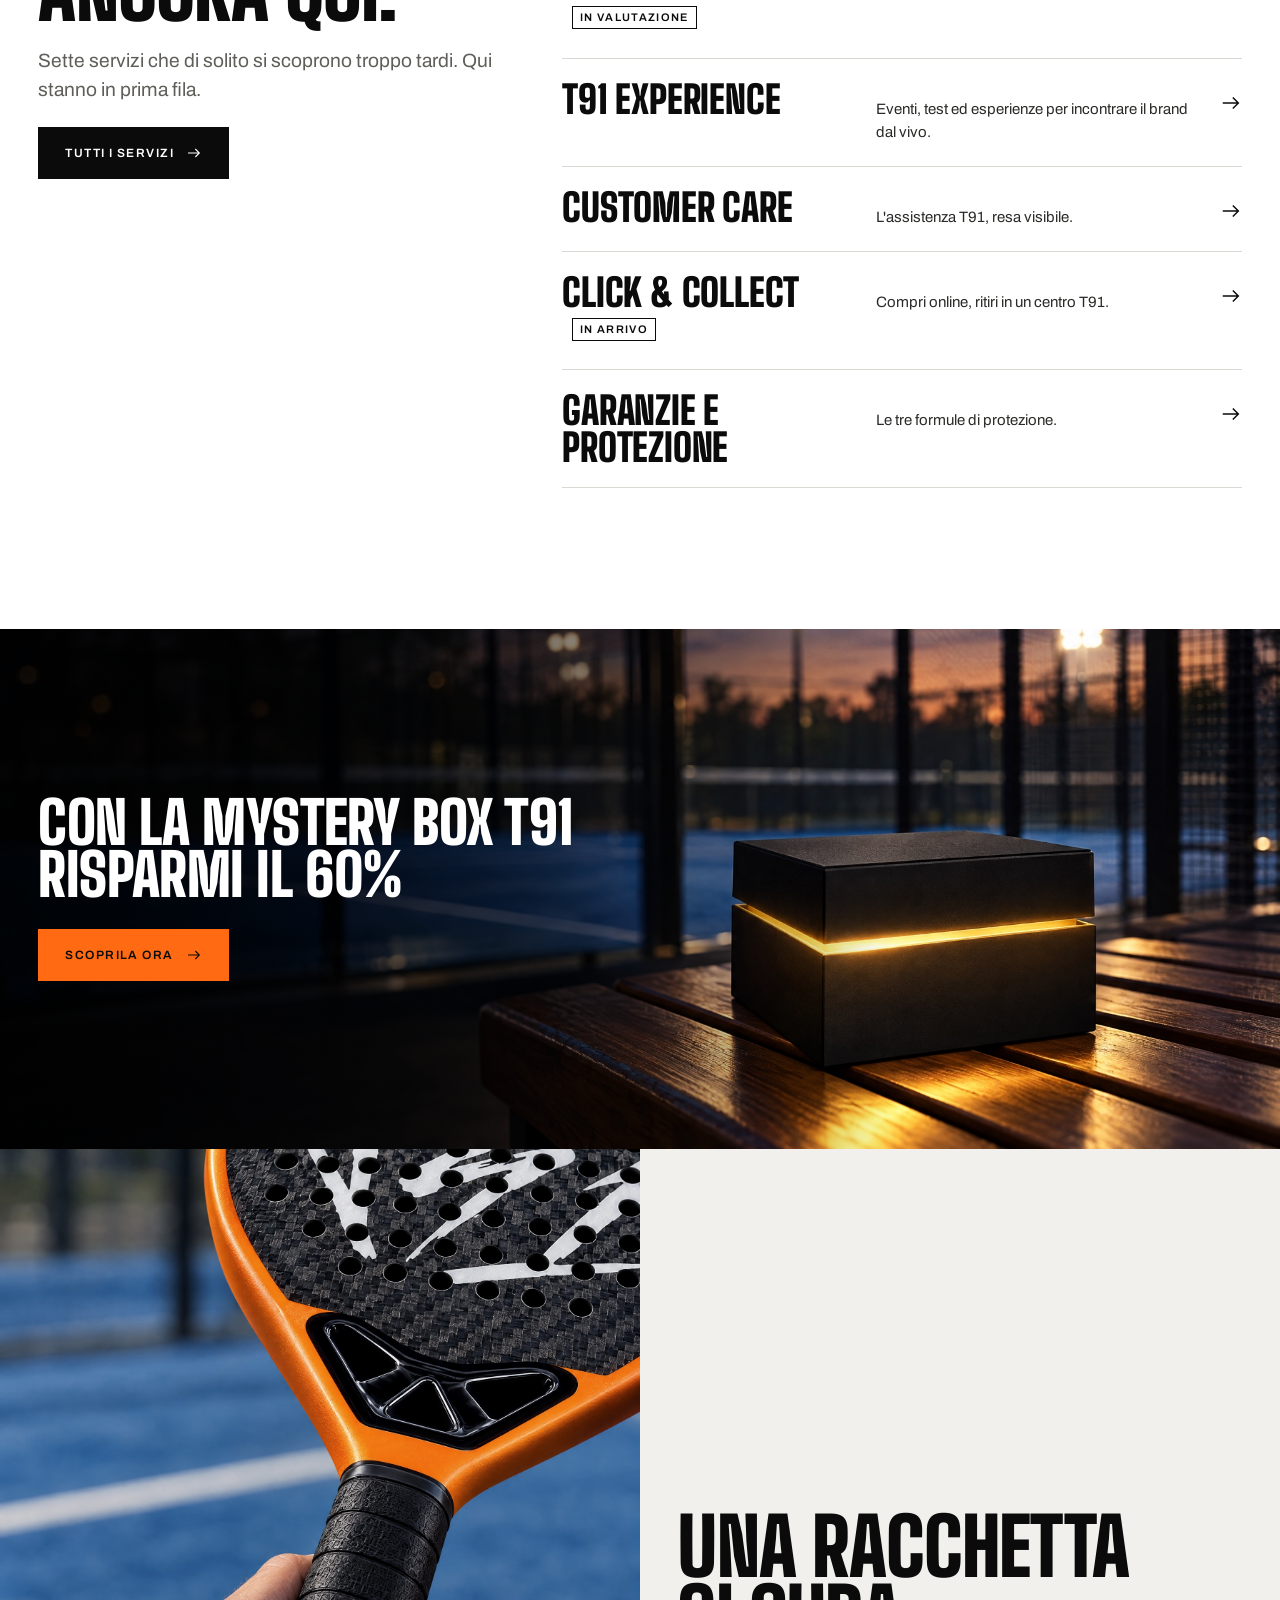
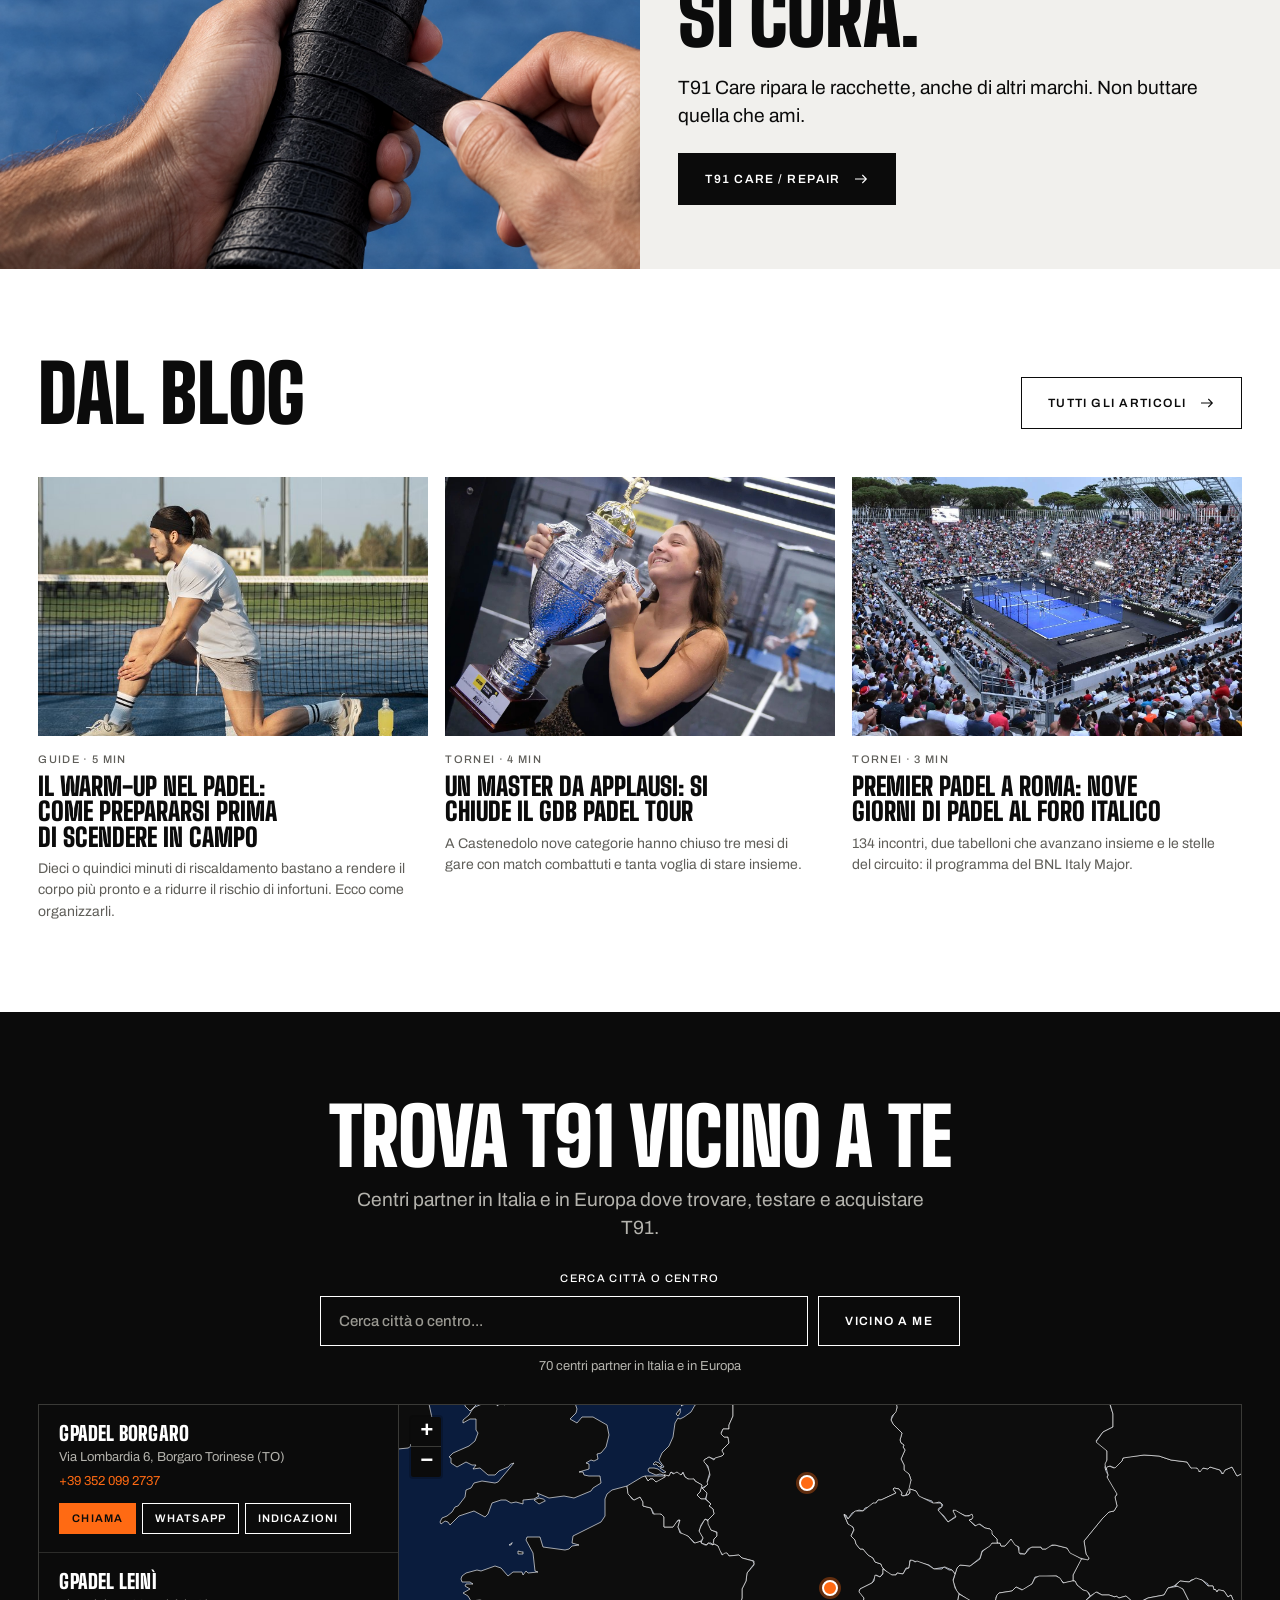
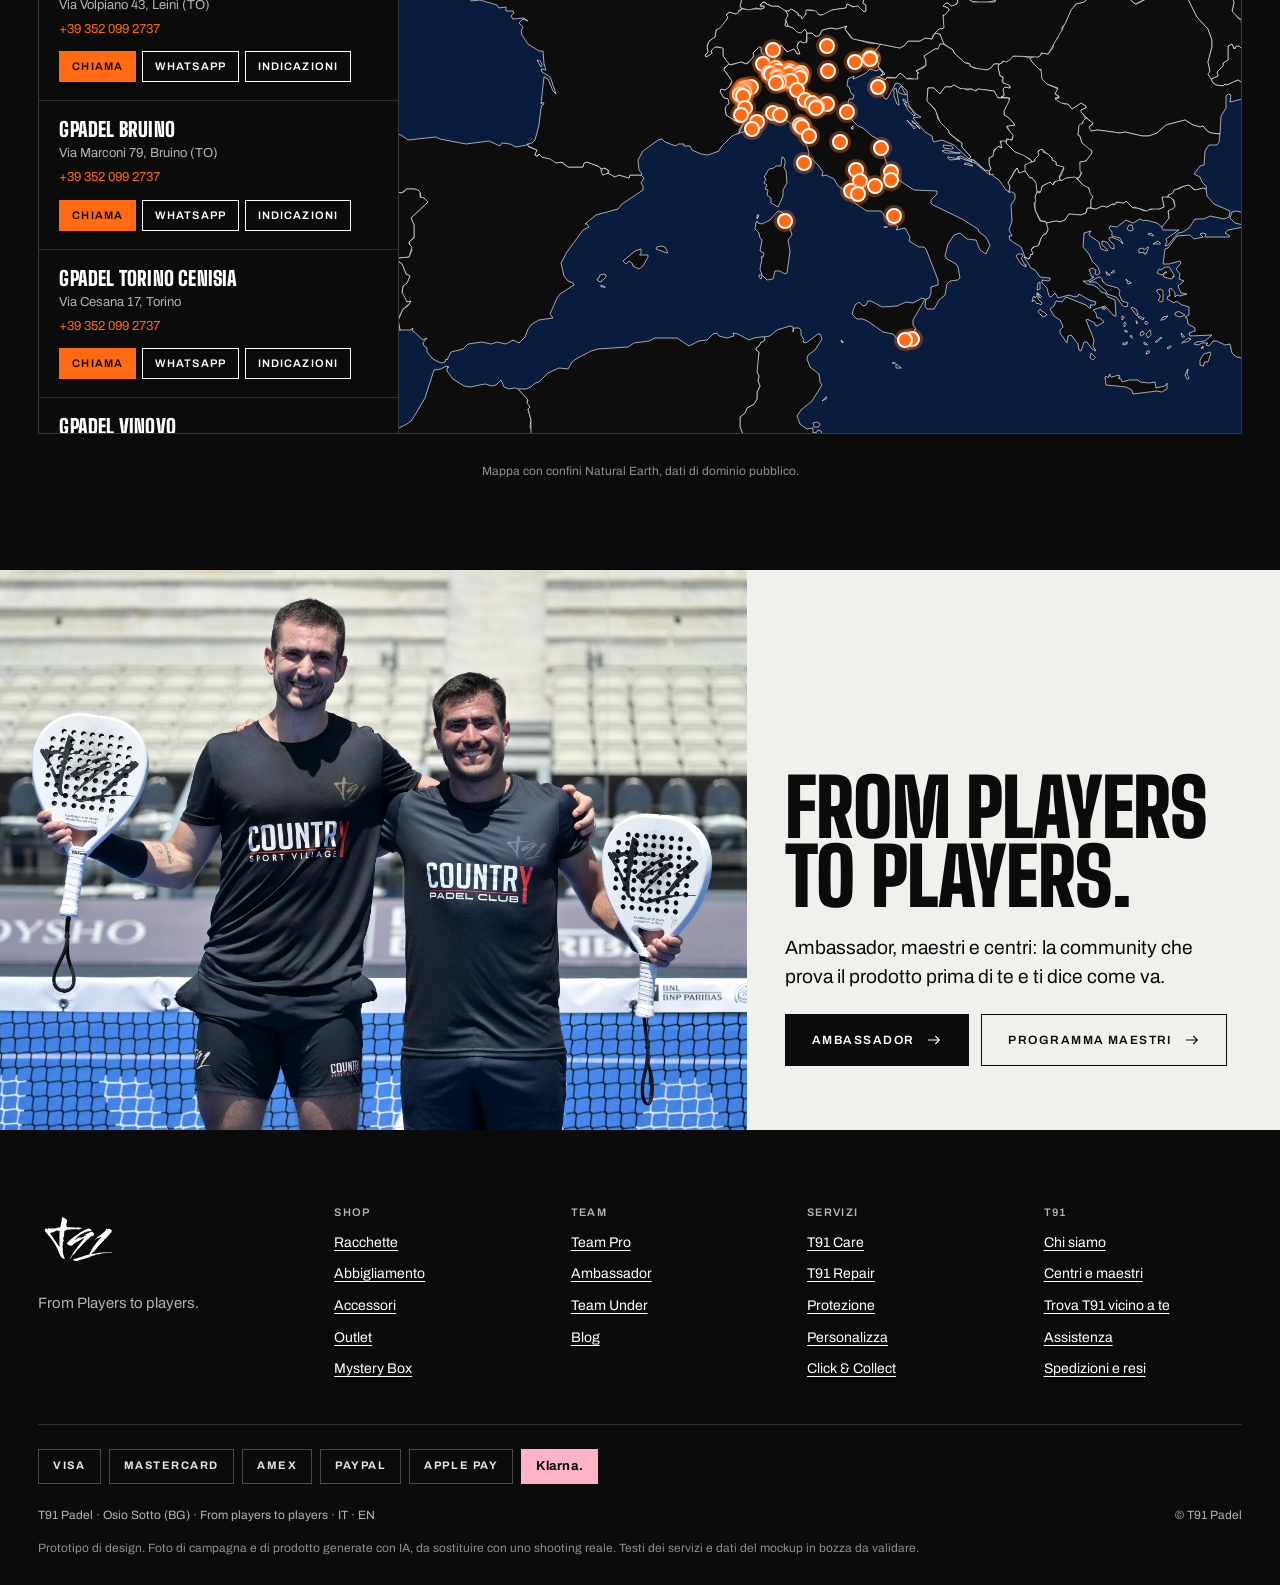
==== commit 6aa4f141: "Fascia From Players to players: nuova foto Iriart e Salandro Co-Authored-By: Claude Sonnet 5.5 <nore" ====
--- a/index.html
+++ b/index.html
@@ -8,7 +8,7 @@
 <link rel="preconnect" href="https://fonts.googleapis.com">
 <link rel="preconnect" href="https://fonts.gstatic.com" crossorigin>
 <link href="https://fonts.googleapis.com/css2?family=Archivo:wght@400;500;600;700&family=Big+Shoulders+Display:wght@700;900&display=swap" rel="stylesheet">
-<link rel="stylesheet" href="css/t91.css?v=202610210846">
+<link rel="stylesheet" href="css/t91.css?v=202610210848">
 </head>
 <body>
 <a class="skip" href="#main">Vai ai contenuti</a>
@@ -106,7 +106,7 @@
 </section>
 
 <section class="split">
-<div class="img"><img src="assets/ext/Abbigliamento_Donna_Computer.webp" alt="Abbigliamento donna T91 SS26" loading="lazy"></div>
+<div class="img"><img class="pos-duo" src="assets/campaign/iriart-salandro.jpg" alt="Emiliano Iriart e Bubu Salandro sorridono in campo con le racchette T91 bianche" loading="lazy"></div>
 <div class="txt">
 <h2 class="d d-l">From Players to players.</h2>
 <p class="lede">Ambassador, maestri e centri: la community che prova il prodotto prima di te e ti dice come va.</p>
@@ -128,7 +128,7 @@
 <div class="base"><span>T91 Padel &middot; Osio Sotto (BG) &middot; From players to players &middot; IT &middot; EN</span><span>&copy; T91 Padel</span></div>
 <p class="proto">Prototipo di design. Foto di campagna e di prodotto generate con IA, da sostituire con uno shooting reale. Testi dei servizi e dati del mockup in bozza da validare.</p>
 </footer>
-<script src="js/t91.js?v=202610210846"></script>
-<script src="js/centri.js?v=202610210846" defer></script>
+<script src="js/t91.js?v=202610210848"></script>
+<script src="js/centri.js?v=202610210848" defer></script>
 </body>
 </html>
--- a/css/t91.css
+++ b/css/t91.css
@@ -850,3 +850,7 @@
   .cm-r{flex-wrap:wrap}
   .cm-r .btn{flex:1}
 }
+.split .img img.pos-duo{object-position:52% 30%}
+.split{grid-template-columns:minmax(0,7fr) minmax(0,5fr)}
+.split .img img.pos-duo{object-position:50% 35%}
+@media(max-width:800px){.split{grid-template-columns:minmax(0,1fr)}.split .img{min-height:0;aspect-ratio:3/2}}
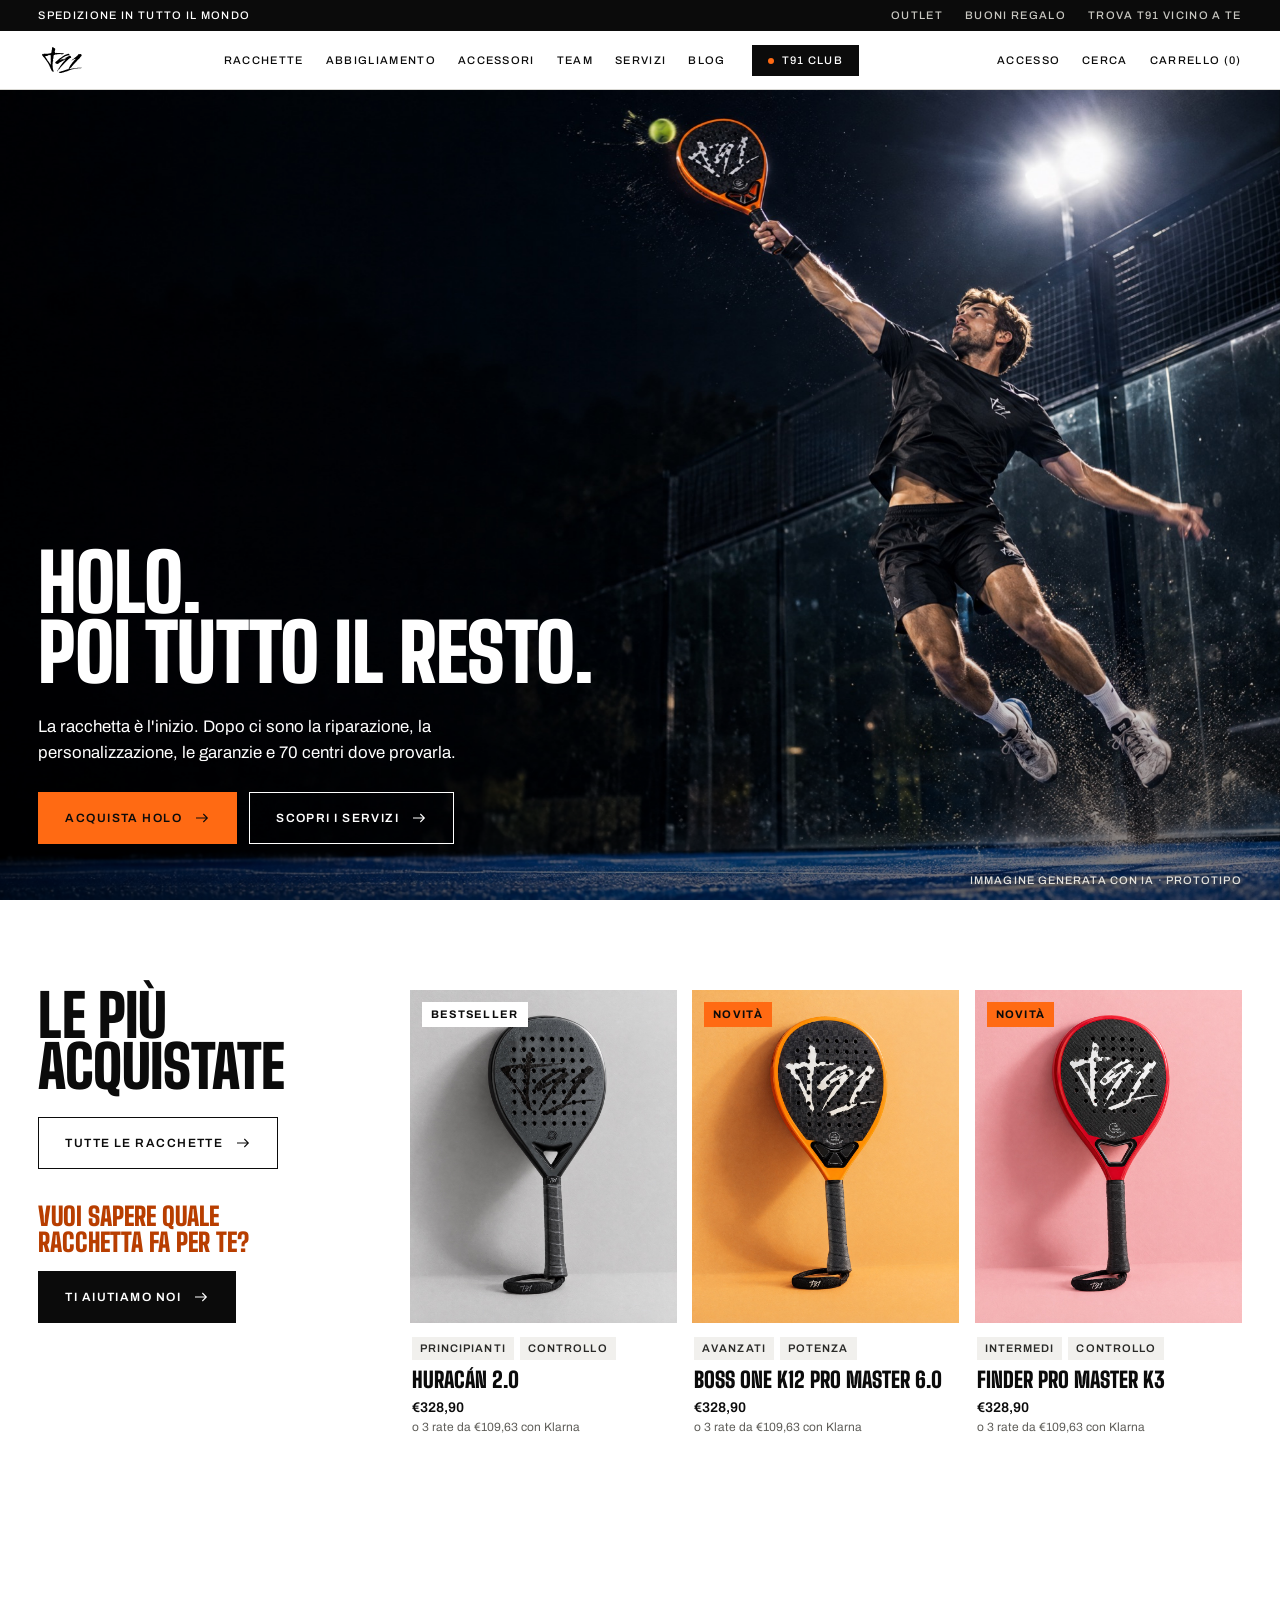
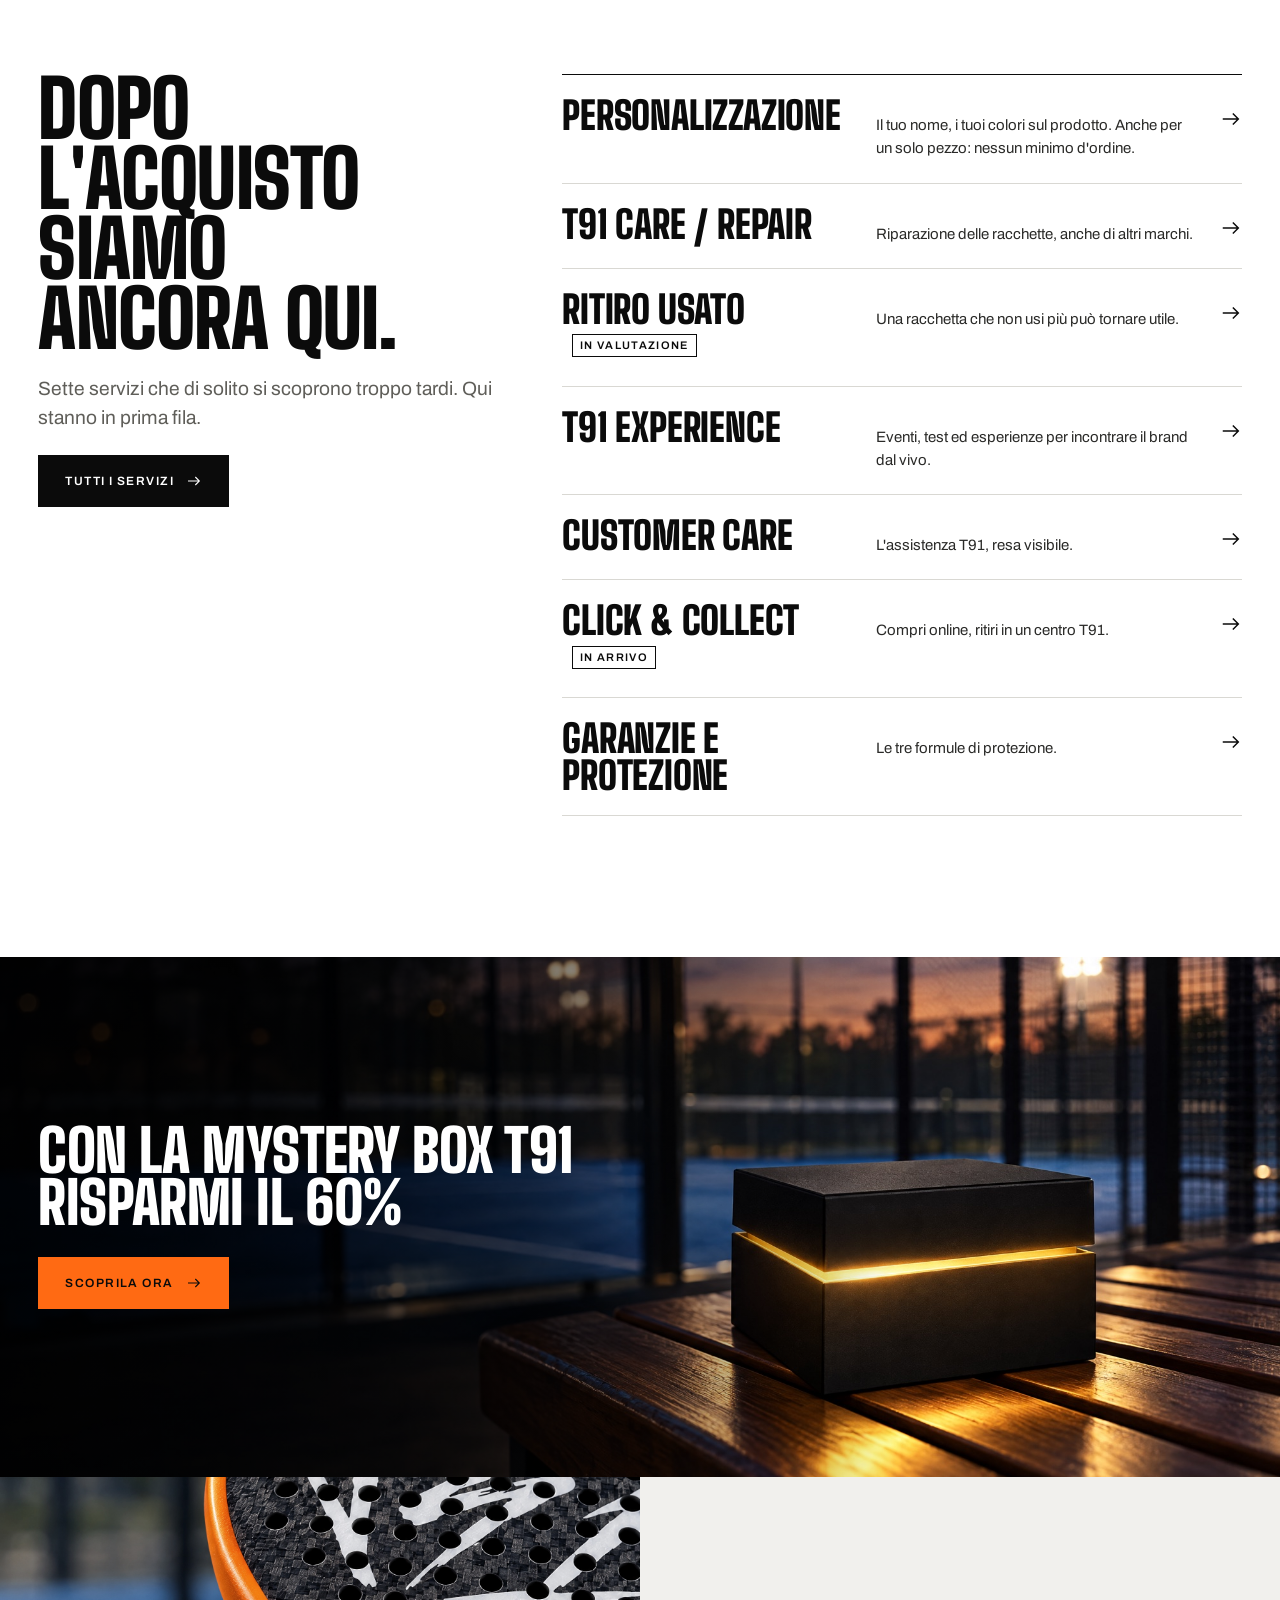
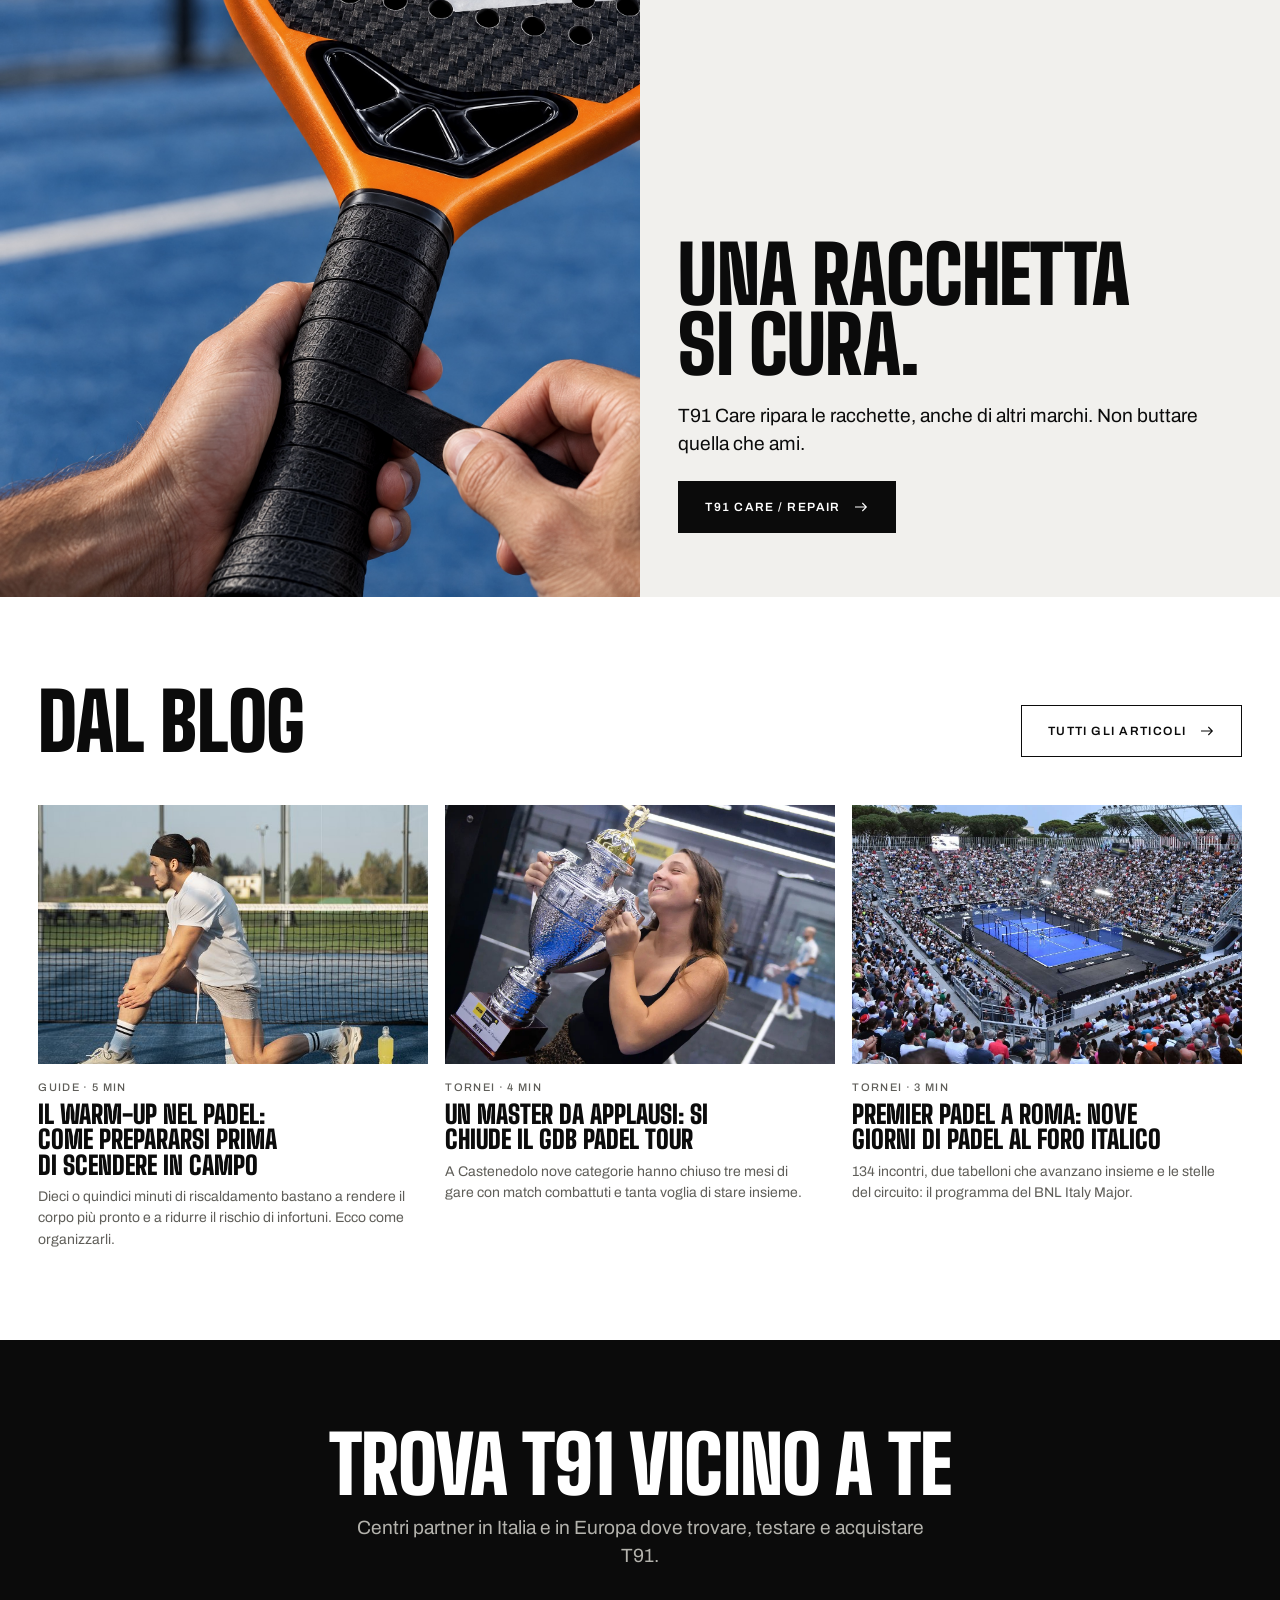
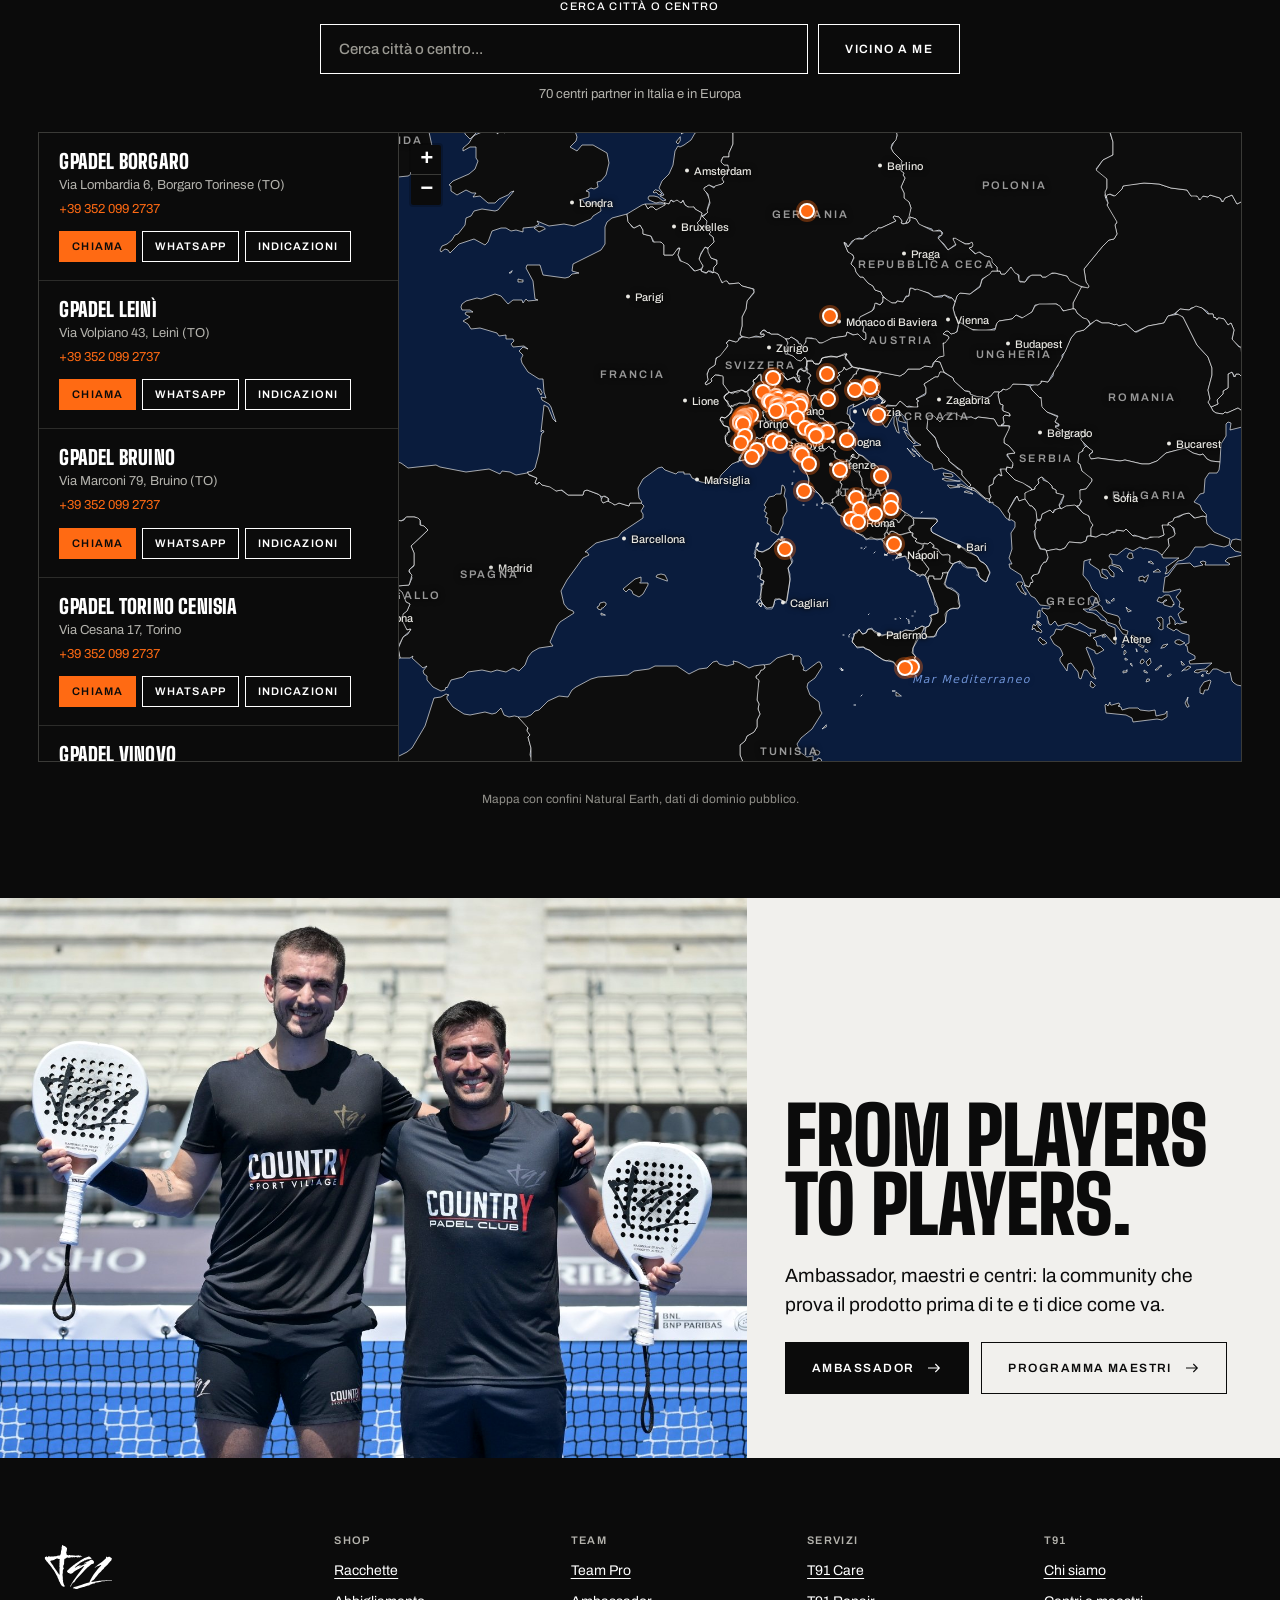
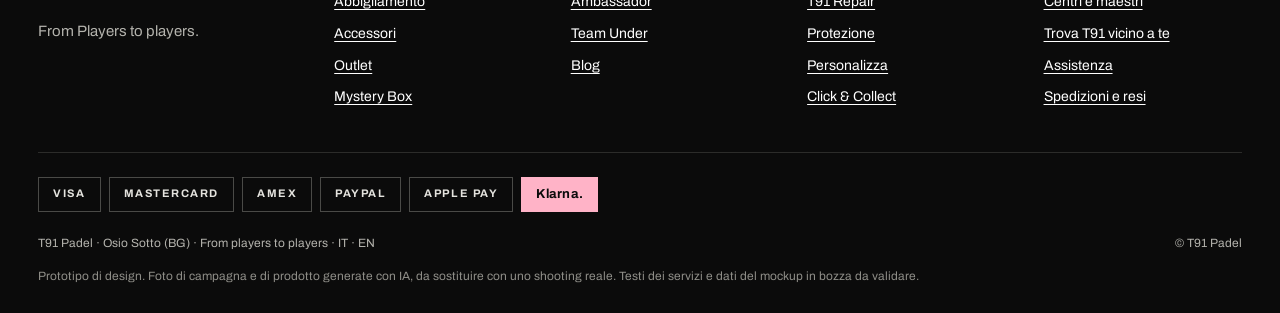
==== commit 2723a4e3: "Mappa: nomi di paesi, mari e citta, regioni e province italiane Co-Authored-By: Claude Sonnet 5.5 <n" ====
--- a/index.html
+++ b/index.html
@@ -8,7 +8,7 @@
 <link rel="preconnect" href="https://fonts.googleapis.com">
 <link rel="preconnect" href="https://fonts.gstatic.com" crossorigin>
 <link href="https://fonts.googleapis.com/css2?family=Archivo:wght@400;500;600;700&family=Big+Shoulders+Display:wght@700;900&display=swap" rel="stylesheet">
-<link rel="stylesheet" href="css/t91.css?v=202610210848">
+<link rel="stylesheet" href="css/t91.css?v=202610210858">
 </head>
 <body>
 <a class="skip" href="#main">Vai ai contenuti</a>
@@ -128,7 +128,7 @@
 <div class="base"><span>T91 Padel &middot; Osio Sotto (BG) &middot; From players to players &middot; IT &middot; EN</span><span>&copy; T91 Padel</span></div>
 <p class="proto">Prototipo di design. Foto di campagna e di prodotto generate con IA, da sostituire con uno shooting reale. Testi dei servizi e dati del mockup in bozza da validare.</p>
 </footer>
-<script src="js/t91.js?v=202610210848"></script>
-<script src="js/centri.js?v=202610210848" defer></script>
+<script src="js/t91.js?v=202610210858"></script>
+<script src="js/centri.js?v=202610210858" defer></script>
 </body>
 </html>
--- a/css/t91.css
+++ b/css/t91.css
@@ -854,3 +854,12 @@
 .split{grid-template-columns:minmax(0,7fr) minmax(0,5fr)}
 .split .img img.pos-duo{object-position:50% 35%}
 @media(max-width:800px){.split{grid-template-columns:minmax(0,1fr)}.split .img{min-height:0;aspect-ratio:3/2}}
+
+/* Mappa: etichette */
+.lb{background:transparent;border:0;width:0!important;height:0!important;pointer-events:none}
+.lb span{position:absolute;transform:translate(-50%,-50%);white-space:nowrap;font-family:var(--body);text-shadow:0 0 3px #0d0d0d,0 0 6px #0d0d0d}
+.lb.co span{font:600 11px/1 var(--body);letter-spacing:.2em;text-transform:uppercase;color:rgba(255,255,255,.58)}
+.lb.rg span{font:500 10px/1 var(--body);letter-spacing:.14em;text-transform:uppercase;color:rgba(255,255,255,.45)}
+.lb.sea span{font:italic 500 11px/1 var(--body);letter-spacing:.12em;color:#6f93d6;text-shadow:0 0 4px #0a1c3d}
+.lb.ct span{font:500 11px/1 var(--body);color:#e9e8e3;padding-left:9px;transform:translate(0,-50%)}
+.lb.ct span::before{content:"";position:absolute;left:0;top:50%;width:4px;height:4px;margin-top:-2px;border-radius:50%;background:#e9e8e3}
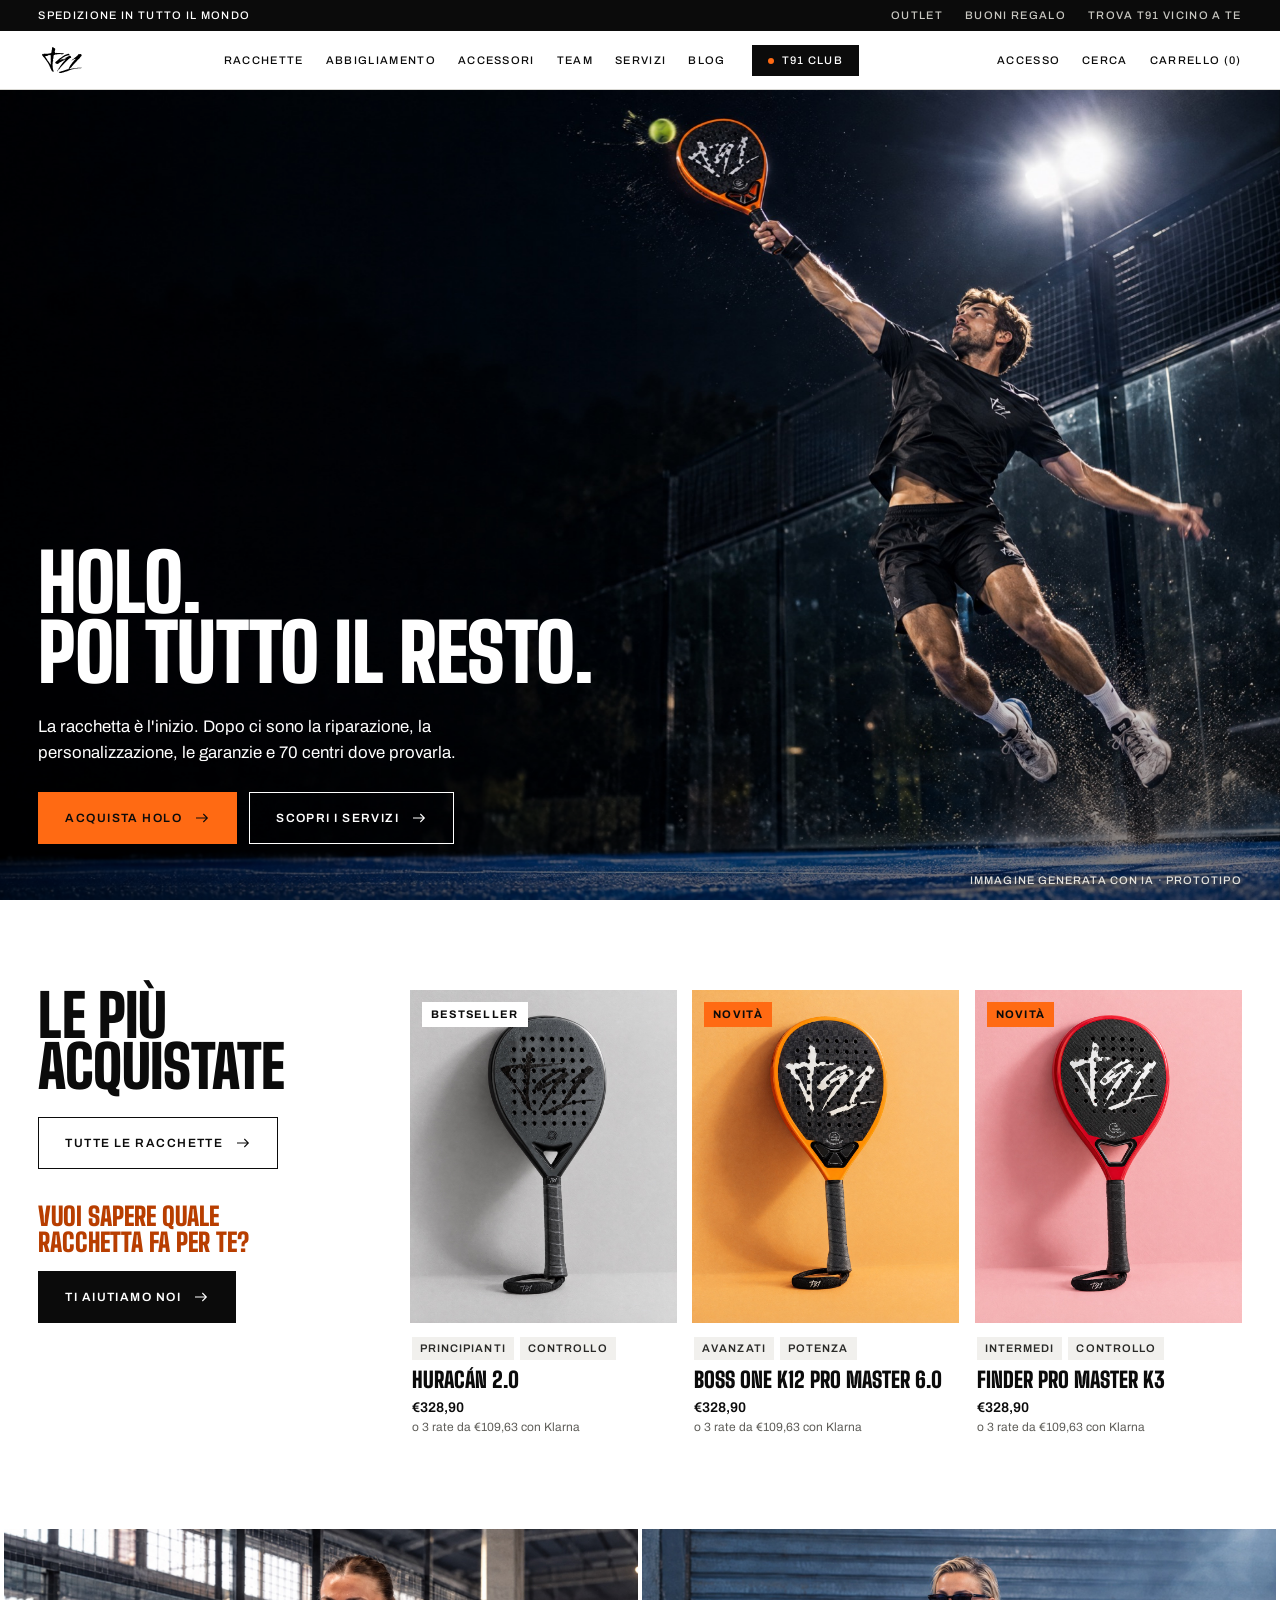
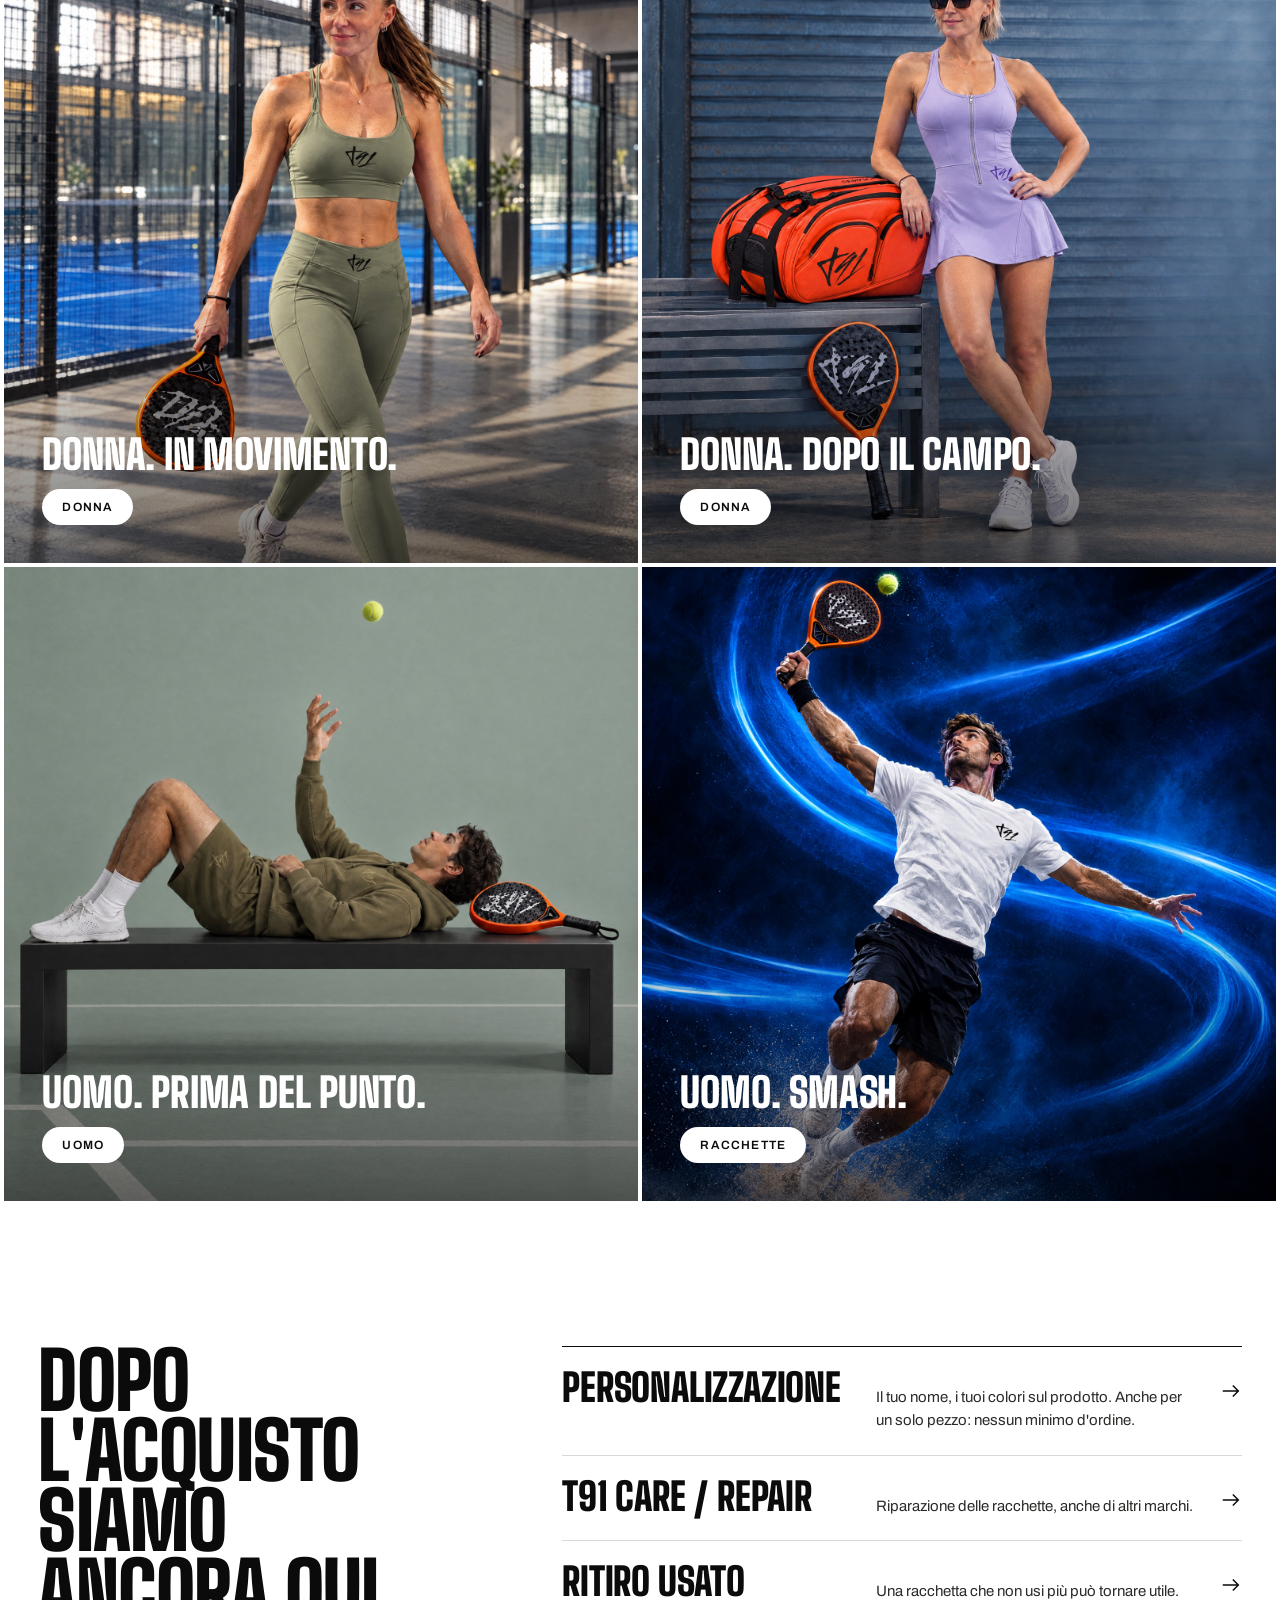
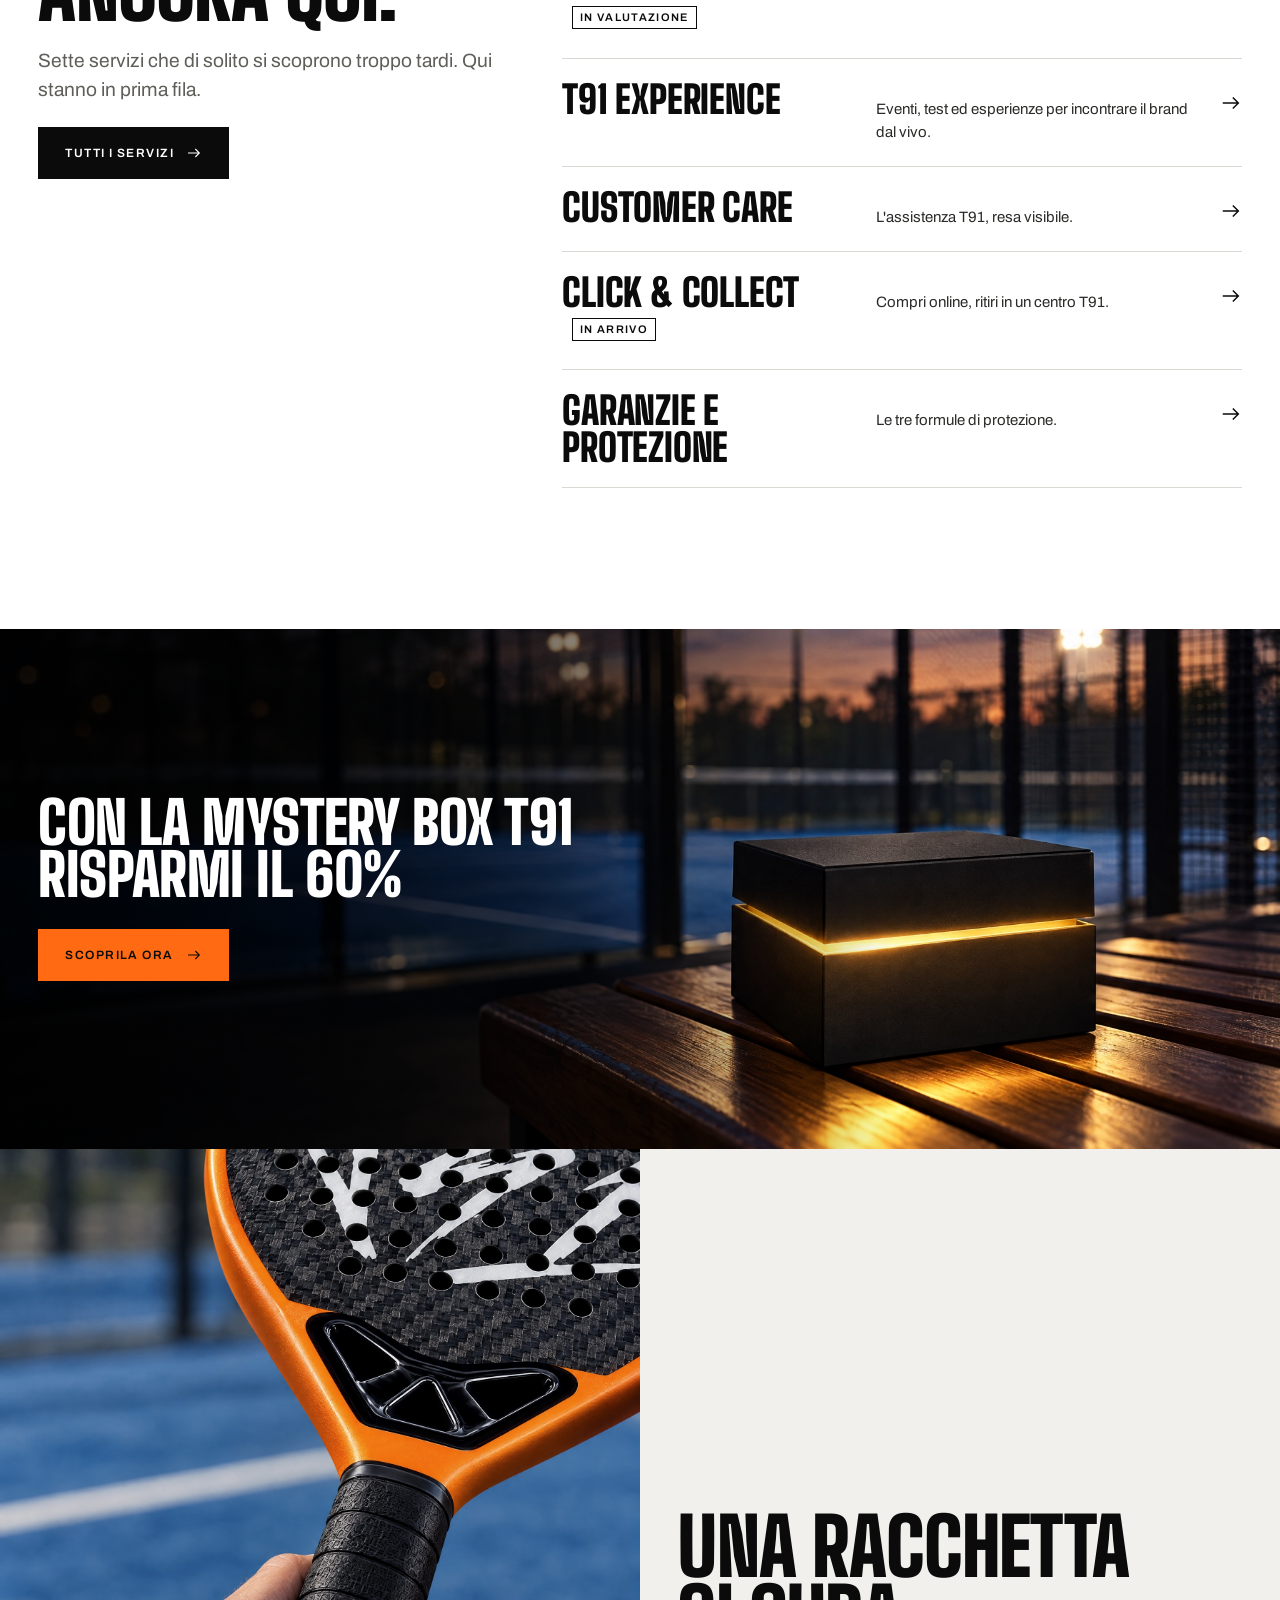
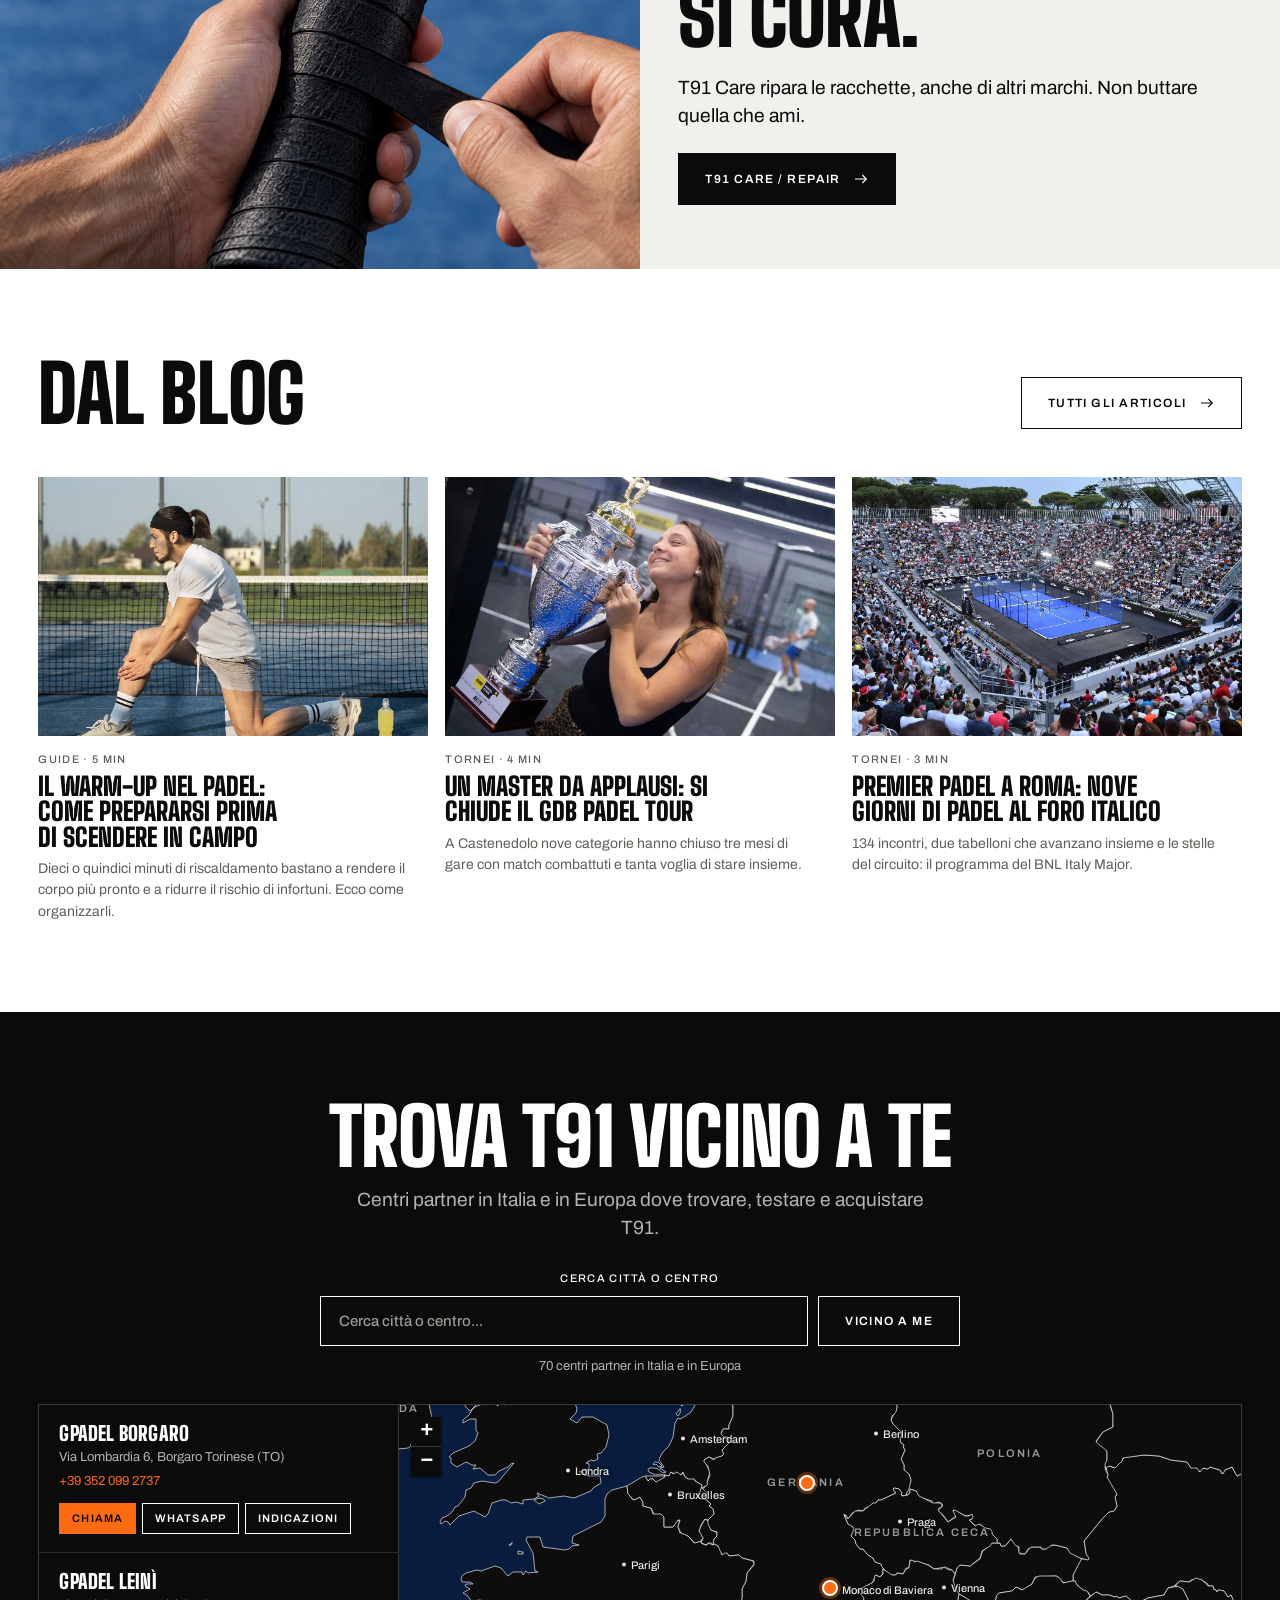
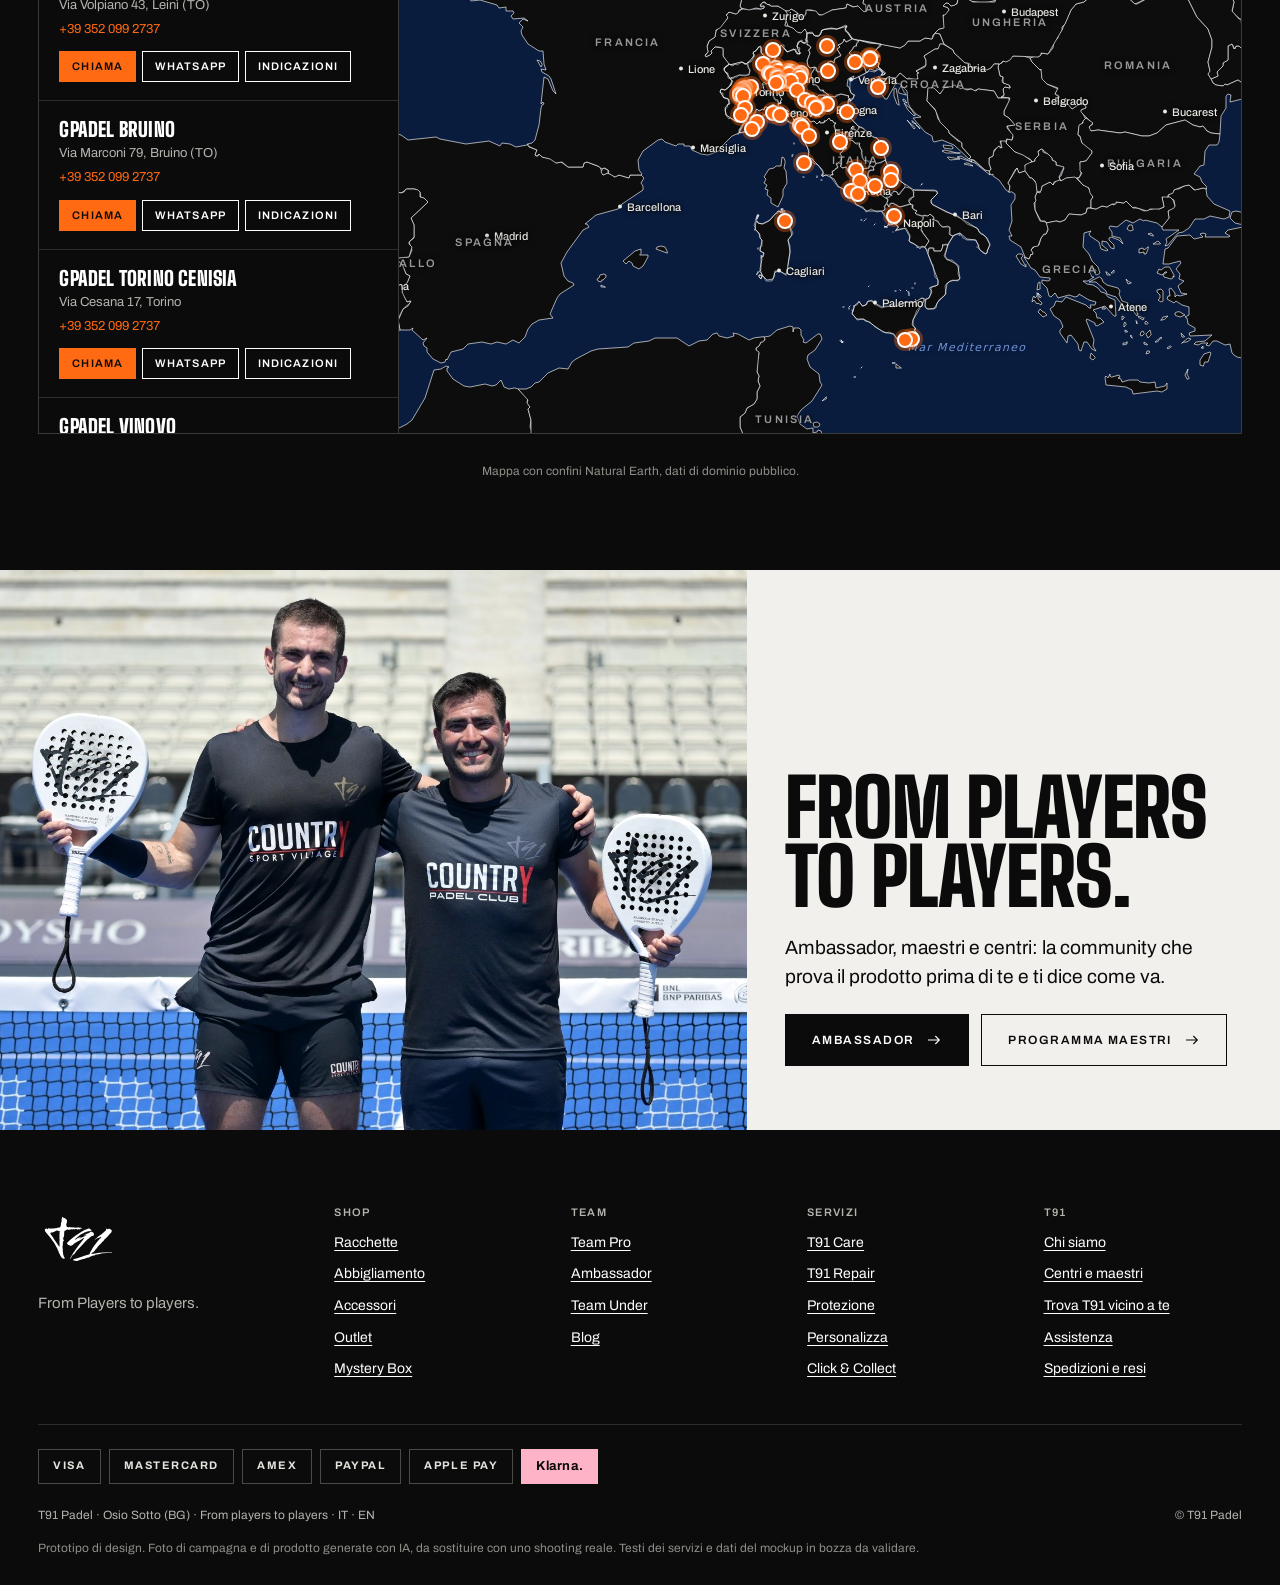
==== commit b3844f85: "Fix: la griglia delle 4 foto in home collassava per un conflitto di classe con le etichette della ma" ====
--- a/index.html
+++ b/index.html
@@ -8,7 +8,7 @@
 <link rel="preconnect" href="https://fonts.googleapis.com">
 <link rel="preconnect" href="https://fonts.gstatic.com" crossorigin>
 <link href="https://fonts.googleapis.com/css2?family=Archivo:wght@400;500;600;700&family=Big+Shoulders+Display:wght@700;900&display=swap" rel="stylesheet">
-<link rel="stylesheet" href="css/t91.css?v=202610210858">
+<link rel="stylesheet" href="css/t91.css?v=202610210905">
 </head>
 <body>
 <a class="skip" href="#main">Vai ai contenuti</a>
@@ -128,7 +128,7 @@
 <div class="base"><span>T91 Padel &middot; Osio Sotto (BG) &middot; From players to players &middot; IT &middot; EN</span><span>&copy; T91 Padel</span></div>
 <p class="proto">Prototipo di design. Foto di campagna e di prodotto generate con IA, da sostituire con uno shooting reale. Testi dei servizi e dati del mockup in bozza da validare.</p>
 </footer>
-<script src="js/t91.js?v=202610210858"></script>
-<script src="js/centri.js?v=202610210858" defer></script>
+<script src="js/t91.js?v=202610210905"></script>
+<script src="js/centri.js?v=202610210905" defer></script>
 </body>
 </html>
--- a/css/t91.css
+++ b/css/t91.css
@@ -856,10 +856,10 @@
 @media(max-width:800px){.split{grid-template-columns:minmax(0,1fr)}.split .img{min-height:0;aspect-ratio:3/2}}
 
 /* Mappa: etichette */
-.lb{background:transparent;border:0;width:0!important;height:0!important;pointer-events:none}
-.lb span{position:absolute;transform:translate(-50%,-50%);white-space:nowrap;font-family:var(--body);text-shadow:0 0 3px #0d0d0d,0 0 6px #0d0d0d}
-.lb.co span{font:600 11px/1 var(--body);letter-spacing:.2em;text-transform:uppercase;color:rgba(255,255,255,.58)}
-.lb.rg span{font:500 10px/1 var(--body);letter-spacing:.14em;text-transform:uppercase;color:rgba(255,255,255,.45)}
-.lb.sea span{font:italic 500 11px/1 var(--body);letter-spacing:.12em;color:#6f93d6;text-shadow:0 0 4px #0a1c3d}
-.lb.ct span{font:500 11px/1 var(--body);color:#e9e8e3;padding-left:9px;transform:translate(0,-50%)}
-.lb.ct span::before{content:"";position:absolute;left:0;top:50%;width:4px;height:4px;margin-top:-2px;border-radius:50%;background:#e9e8e3}
+.mlb{background:transparent;border:0;width:0!important;height:0!important;pointer-events:none}
+.mlb span{position:absolute;transform:translate(-50%,-50%);white-space:nowrap;font-family:var(--body);text-shadow:0 0 3px #0d0d0d,0 0 6px #0d0d0d}
+.mlb.co span{font:600 11px/1 var(--body);letter-spacing:.2em;text-transform:uppercase;color:rgba(255,255,255,.58)}
+.mlb.rg span{font:500 10px/1 var(--body);letter-spacing:.14em;text-transform:uppercase;color:rgba(255,255,255,.45)}
+.mlb.sea span{font:italic 500 11px/1 var(--body);letter-spacing:.12em;color:#6f93d6;text-shadow:0 0 4px #0a1c3d}
+.mlb.ct span{font:500 11px/1 var(--body);color:#e9e8e3;padding-left:9px;transform:translate(0,-50%)}
+.mlb.ct span::before{content:"";position:absolute;left:0;top:50%;width:4px;height:4px;margin-top:-2px;border-radius:50%;background:#e9e8e3}
